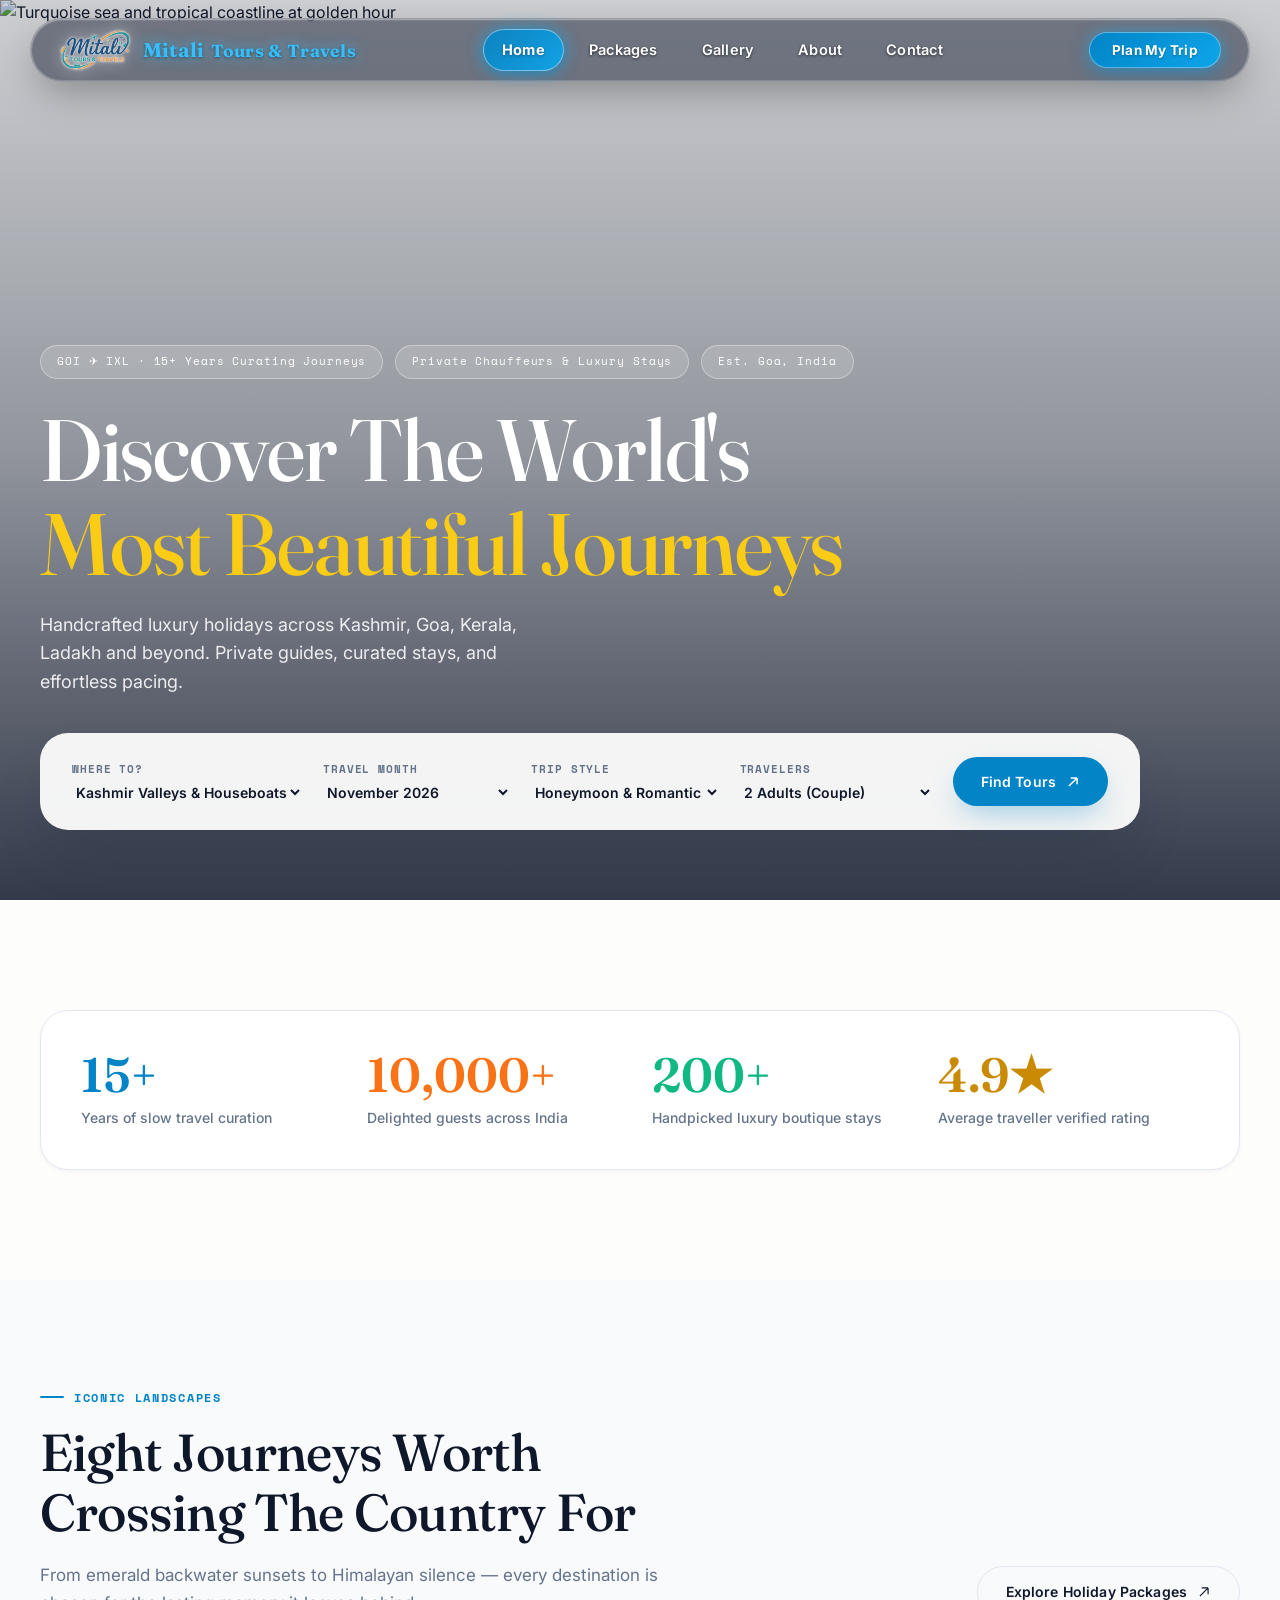
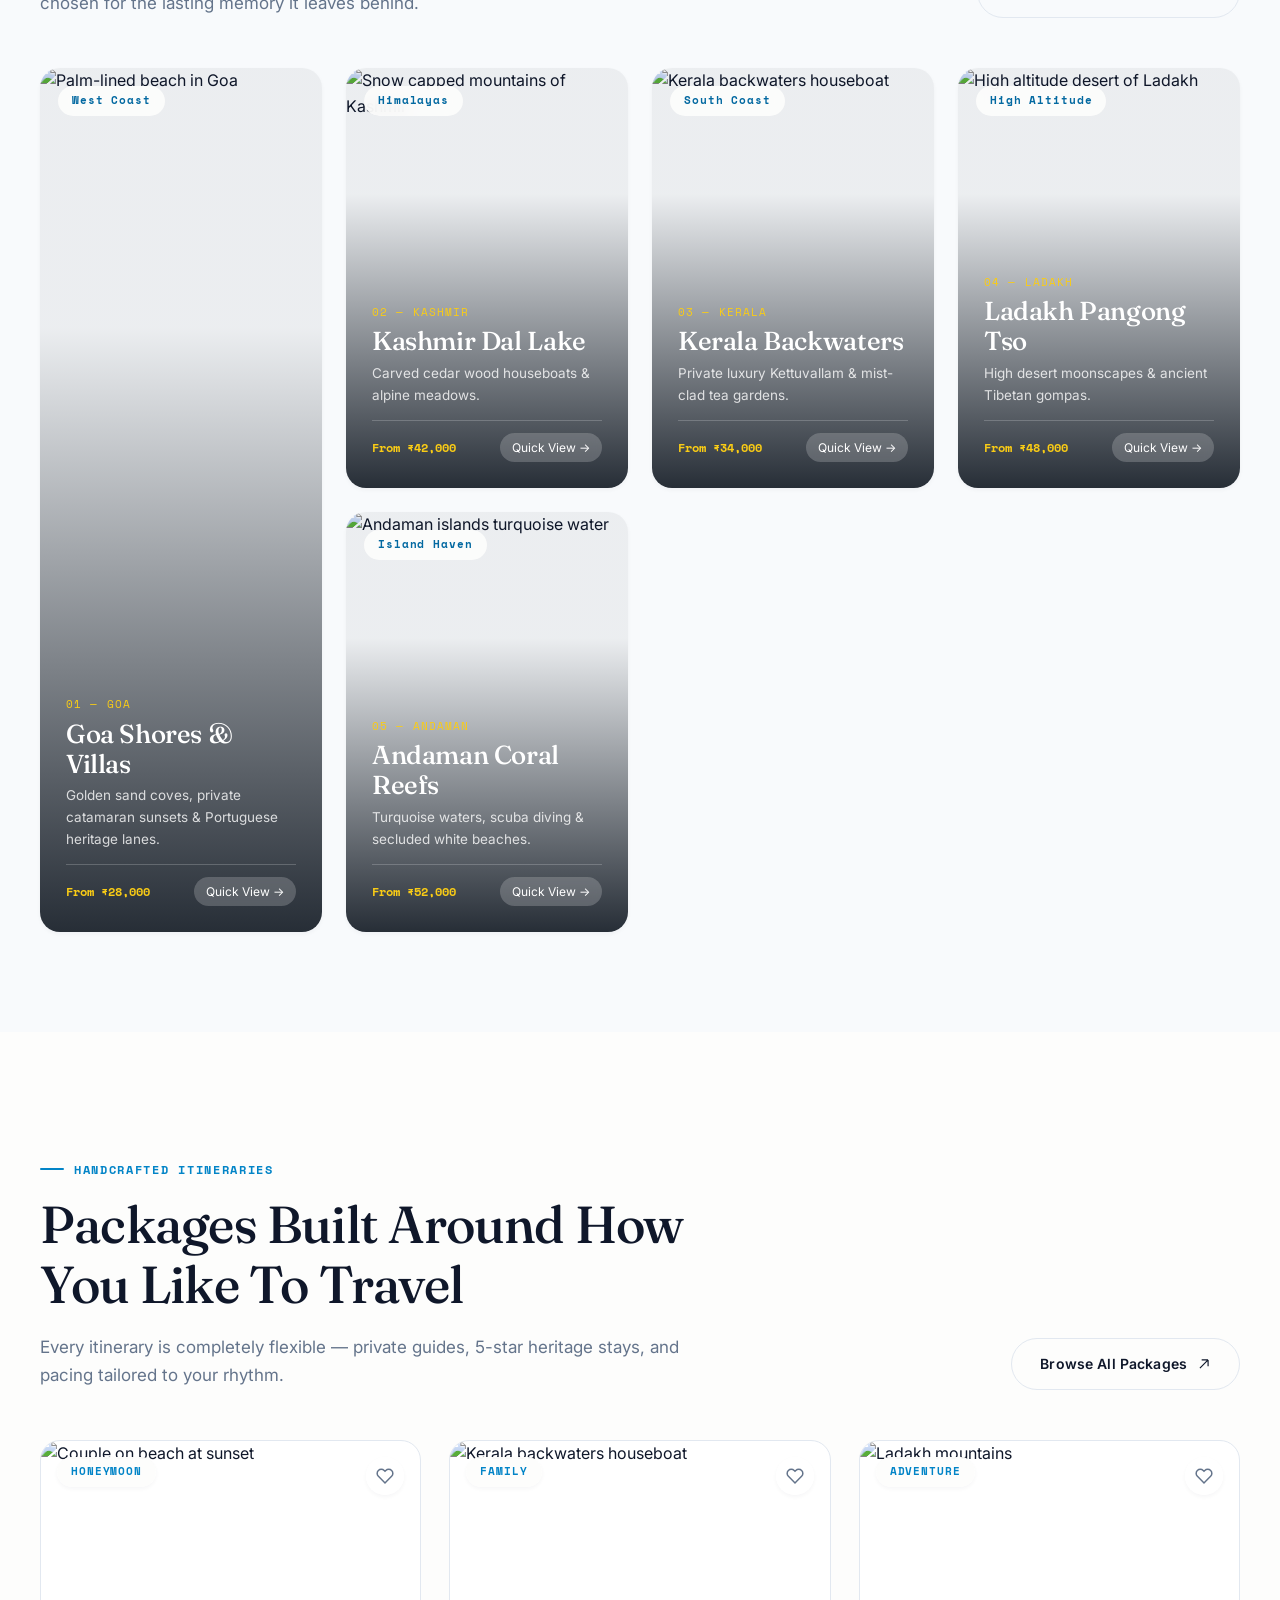
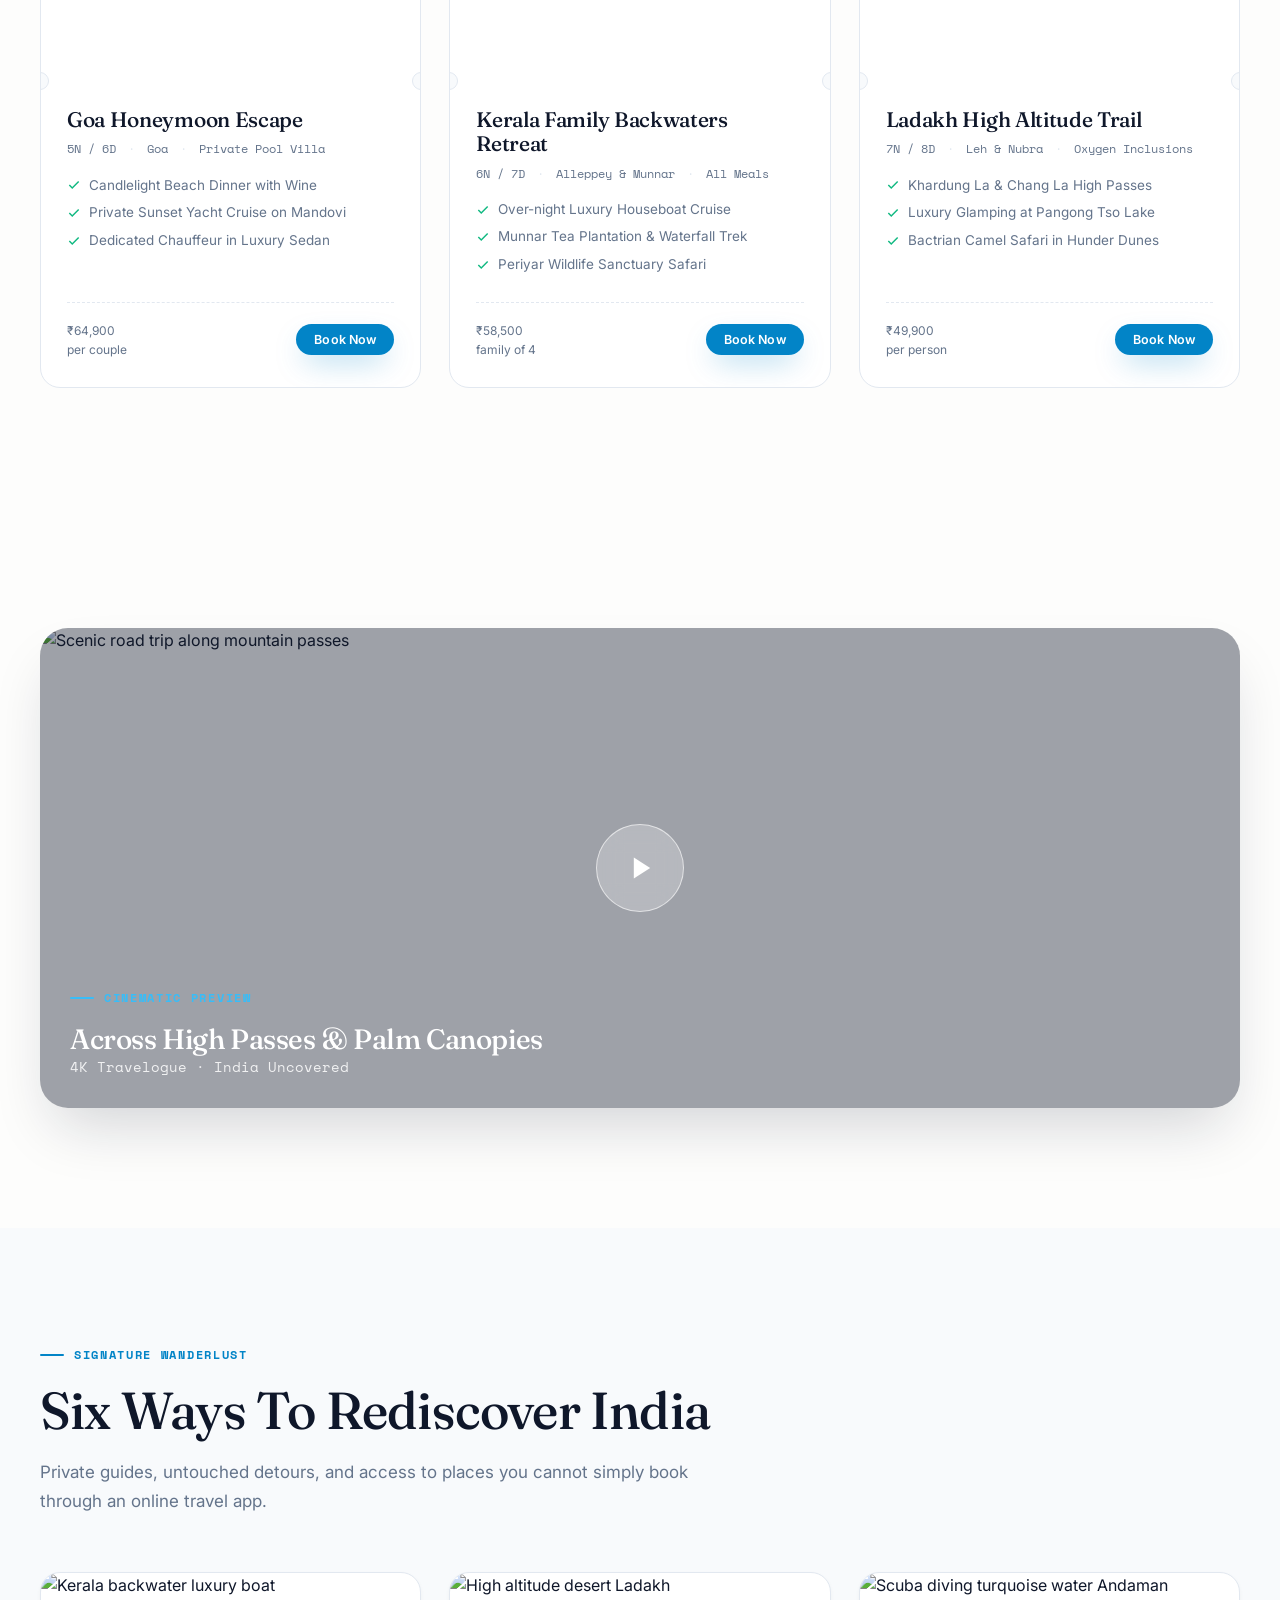
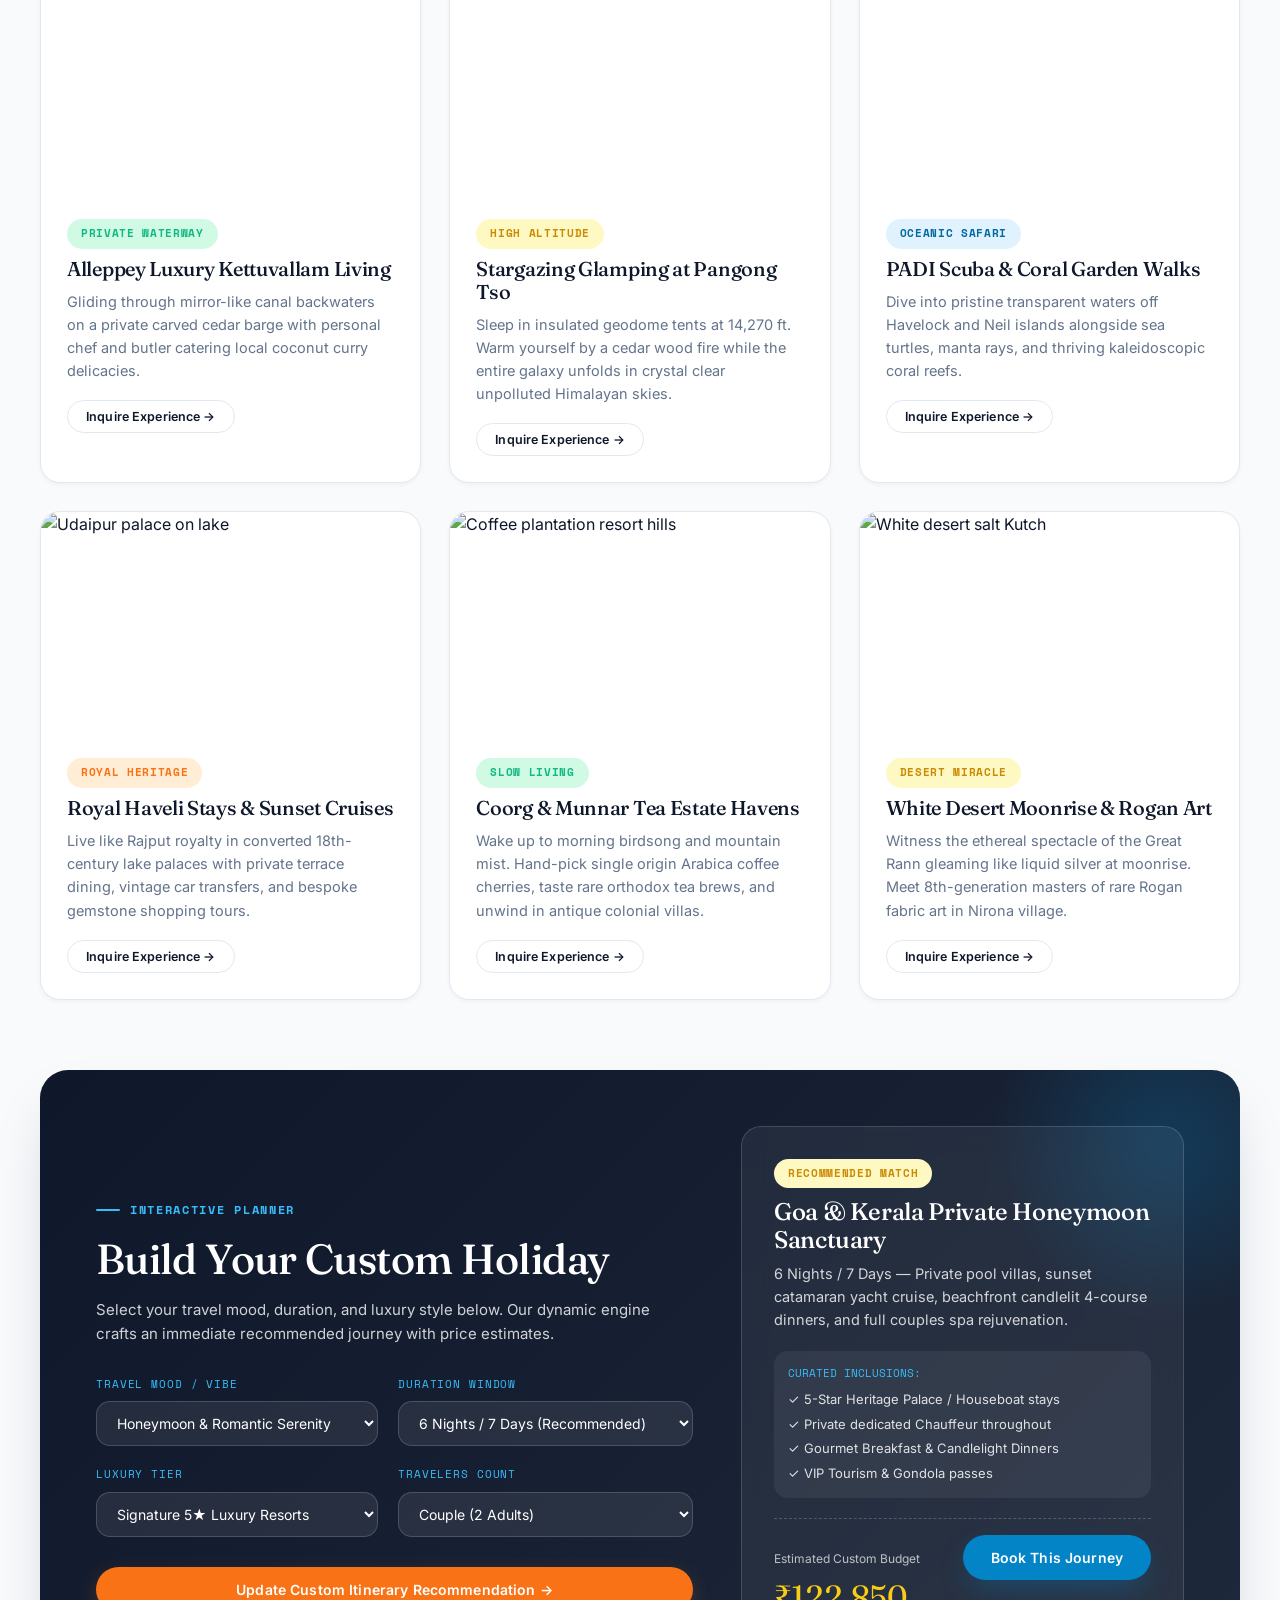
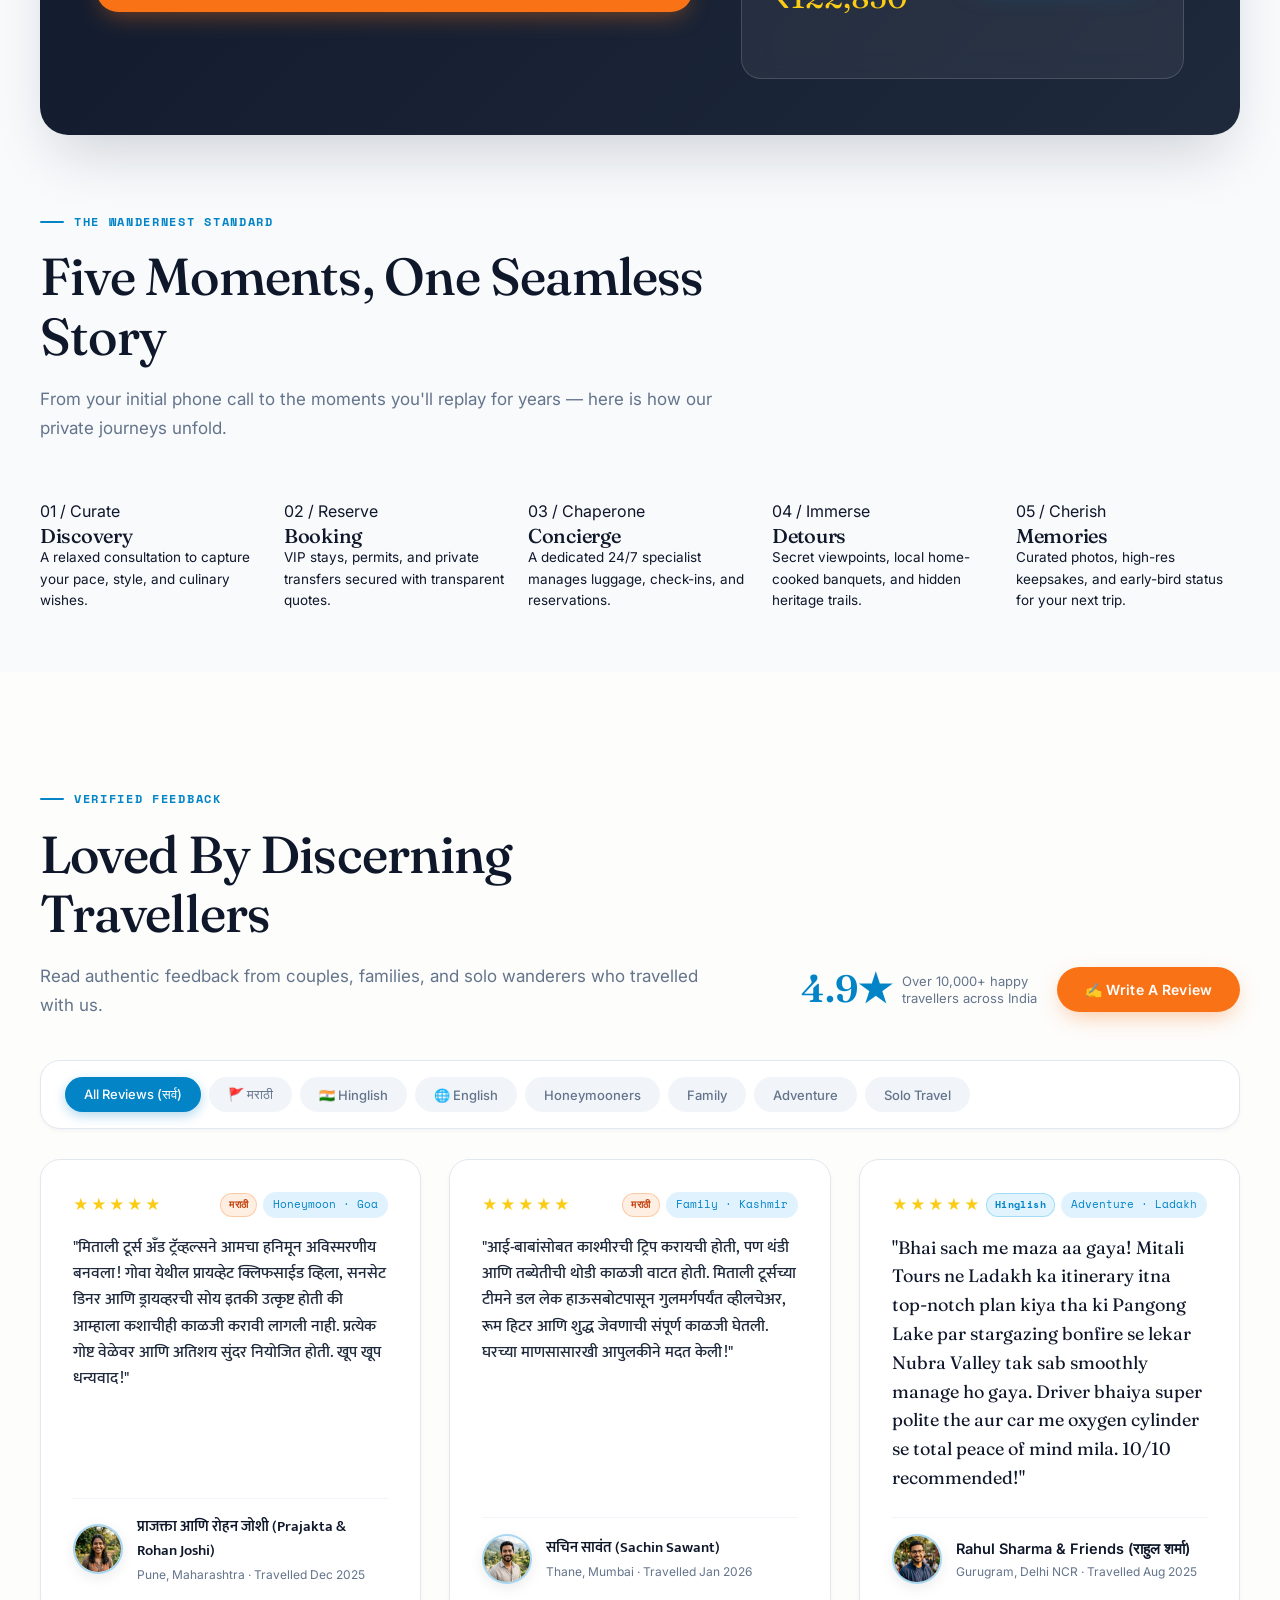
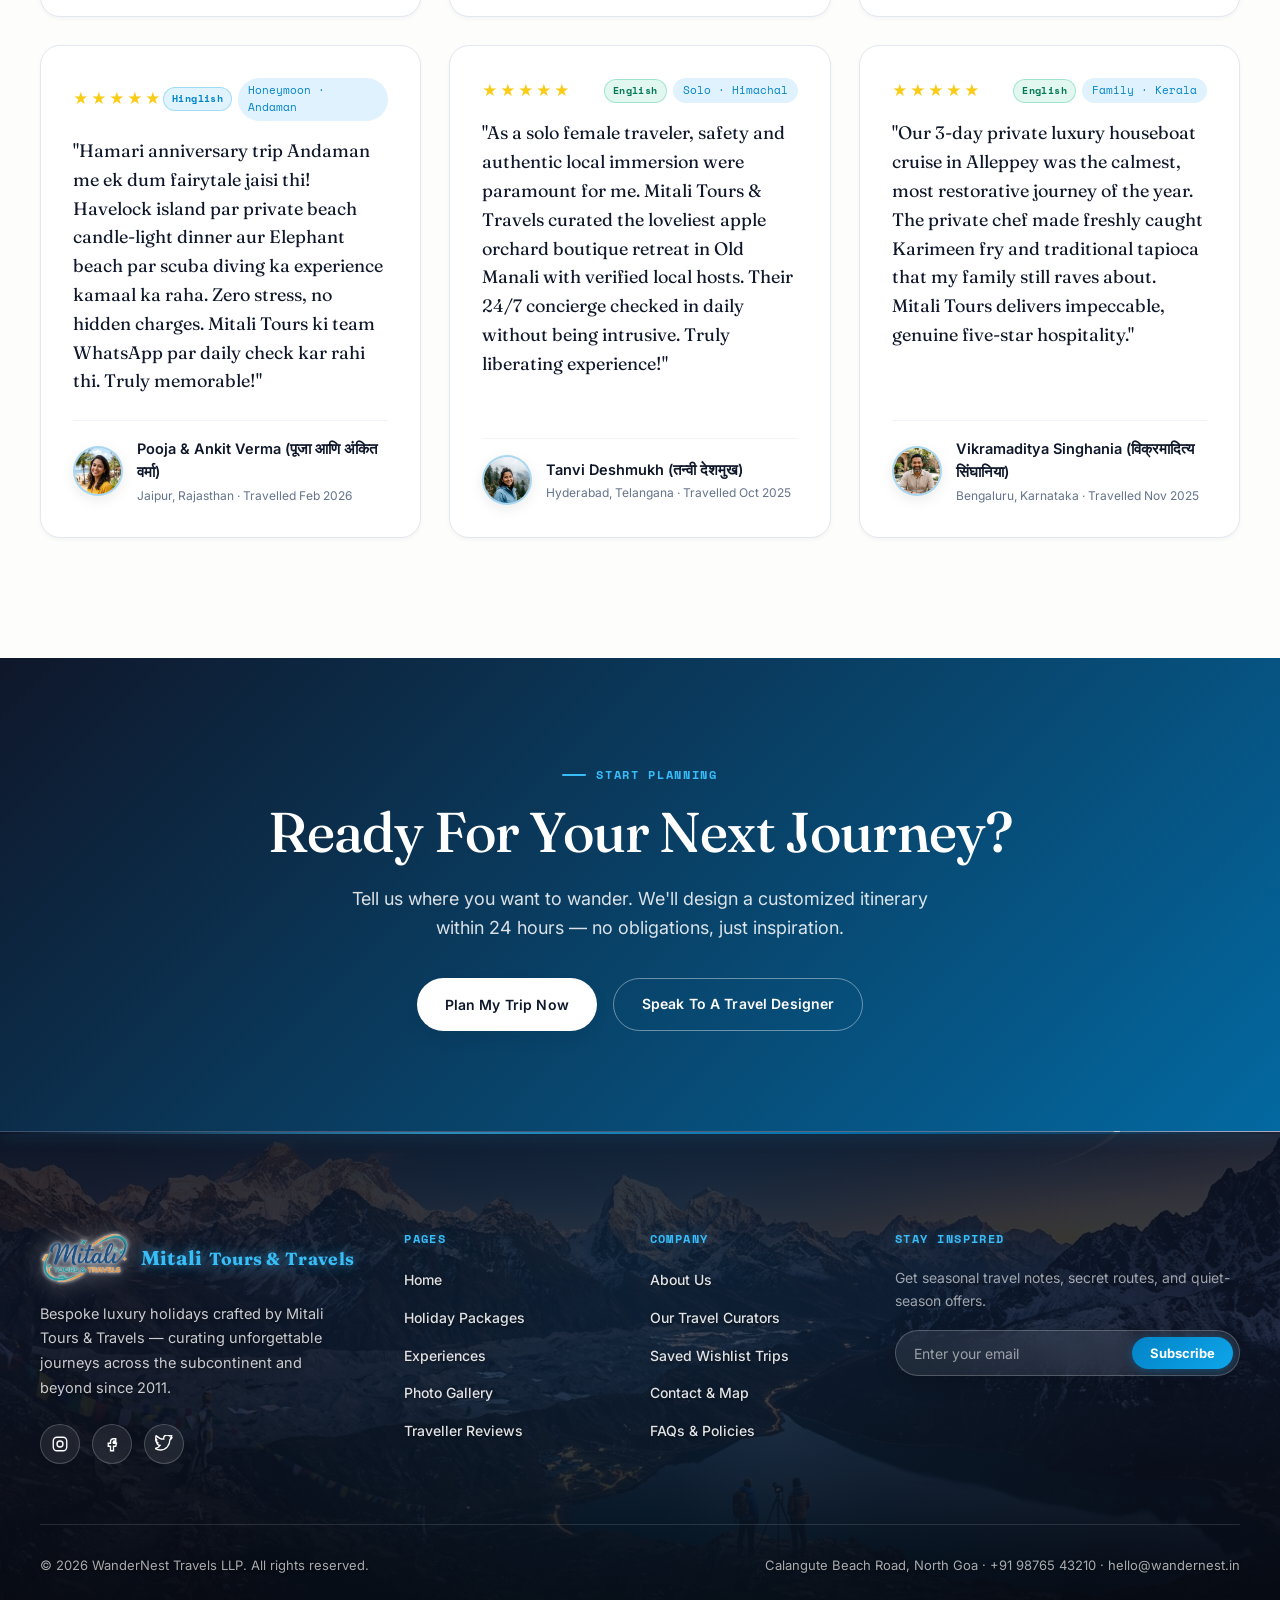
==== index.html @ bac95a90 "Initial commit: Complete Mitali Tours & Travels luxury website" ====
<!DOCTYPE html>
<html lang="en">
<head>
  <meta charset="UTF-8">
  <meta name="viewport" content="width=device-width, initial-scale=1.0, viewport-fit=cover">
  <title>WanderNest Travels | Luxury Holidays Across India &amp; Beyond</title>
  <meta name="description" content="WanderNest Travels crafts bespoke luxury holidays across Goa, Kashmir, Kerala, Ladakh and beyond. Handcrafted itineraries, private journeys, unforgettable memories.">
  <meta name="keywords" content="luxury travel agency India, Goa travel agency, honeymoon packages India, Kashmir tour packages, Kerala backwaters, Ladakh trips, luxury holidays India">
  <meta name="author" content="WanderNest Travels">
  <link rel="canonical" href="http://localhost:3000/">

  <!-- Open Graph -->
  <meta property="og:type" content="website">
  <meta property="og:title" content="WanderNest Travels | Luxury Holidays Across India &amp; Beyond">
  <meta property="og:description" content="Luxury holidays crafted for unforgettable experiences across India and beyond.">
  <meta property="og:image" content="https://images.unsplash.com/photo-1507525428034-b723cf961d3e?auto=format&fit=crop&w=1200&q=80">

  <!-- Favicon -->
  <link rel="icon" href="data:image/svg+xml,%3Csvg xmlns='http://www.w3.org/2000/svg' viewBox='0 0 100 100'%3E%3Ccircle cx='50' cy='50' r='46' fill='%230284C7'/%3E%3Cpath d='M20 55 L48 40 L80 50 L48 60 Z' fill='%23FDFDFC'/%3E%3C/svg%3E">

  <!-- Google Fonts -->
  <link rel="preconnect" href="https://fonts.googleapis.com">
  <link rel="preconnect" href="https://fonts.gstatic.com" crossorigin>
  <link href="https://fonts.googleapis.com/css2?family=Fraunces:ital,opsz,wght@0,9..144,300;0,9..144,400;0,9..144,500;0,9..144,600;1,9..144,400&family=Inter:wght@300;400;500;600;700&family=Mukta:wght@400;500;600;700&family=Space+Mono:wght@400;700&display=swap" rel="stylesheet">

  <link rel="stylesheet" href="css/style.css">

  <style>
    /* Hero animations & specific elements */
    .hero {
      min-height: 100vh;
      display: flex;
      align-items: flex-end;
      position: relative;
      overflow: hidden;
      padding-top: 130px;
      padding-bottom: 70px;
    }
    .hero-bg {
      position: absolute;
      inset: 0;
      z-index: 0;
    }
    .hero-bg img {
      width: 100%;
      height: 100%;
      object-fit: cover;
      transform: scale(1.1);
      animation: heroZoom 16s var(--ease-soft) forwards;
    }
    @keyframes heroZoom { to { transform: scale(1); } }
    .hero-bg::after {
      content: '';
      position: absolute;
      inset: 0;
      background: linear-gradient(180deg, rgba(15,23,42,0.2) 0%, rgba(15,23,42,0.45) 50%, rgba(15,23,42,0.85) 100%);
    }
    .hero-cloud {
      position: absolute;
      opacity: 0.6;
      pointer-events: none;
    }
    .hero-content {
      position: relative;
      z-index: 3;
      width: 100%;
    }
    .hero-badges {
      display: flex;
      gap: 12px;
      margin-bottom: 24px;
      flex-wrap: wrap;
    }
    .hero-badge {
      font-family: var(--mono);
      font-size: 11px;
      letter-spacing: 0.08em;
      color: #fff;
      background: rgba(255,255,255,0.15);
      border: 1px solid rgba(255,255,255,0.35);
      backdrop-filter: blur(8px);
      padding: 7px 16px;
      border-radius: var(--radius-full);
    }
    .hero-title {
      font-size: clamp(40px, 6.8vw, 96px);
      color: #FFFFFF;
      max-width: 960px;
      line-height: 1.08;
      margin-bottom: 20px;
    }
    .hero-title span.highlight {
      color: var(--gold);
    }
    .hero-sub {
      color: rgba(255, 255, 255, 0.88);
      font-size: 18px;
      max-width: 520px;
      line-height: 1.6;
      margin-bottom: 36px;
    }

    /* Quick Search Bar in Hero */
    .hero-search-card {
      background: rgba(253, 253, 252, 0.95);
      backdrop-filter: blur(16px);
      border-radius: var(--radius-xl);
      padding: 24px 32px;
      box-shadow: var(--shadow-xl);
      display: grid;
      grid-template-columns: repeat(4, 1fr) auto;
      gap: 20px;
      align-items: center;
      max-width: 1100px;
      margin-top: 20px;
    }
    .search-field {
      display: flex;
      flex-direction: column;
      gap: 4px;
    }
    .search-field label {
      font-family: var(--mono);
      font-size: 11px;
      letter-spacing: 0.08em;
      text-transform: uppercase;
      color: var(--text-soft);
      font-weight: 700;
    }
    .search-field select, .search-field input {
      border: none;
      background: transparent;
      font-size: 14px;
      font-weight: 600;
      color: var(--text);
      outline: none;
      cursor: pointer;
    }
    @media (max-width: 992px) {
      .hero-search-card {
        grid-template-columns: 1fr 1fr;
        padding: 20px;
      }
      .hero-search-card .btn {
        grid-column: span 2;
      }
    }
    @media (max-width: 600px) {
      .hero-search-card {
        grid-template-columns: 1fr;
      }
      .hero-search-card .btn {
        grid-column: span 1;
      }
    }

    /* Stats Section */
    .why-section {
      padding: 110px 0;
      background: var(--bg);
    }
    .stats-strip {
      display: grid;
      grid-template-columns: repeat(4, 1fr);
      gap: 24px;
      background: var(--card);
      border: 1px solid var(--border);
      border-radius: var(--radius-xl);
      padding: 40px;
      box-shadow: var(--shadow-sm);
    }
    .stat-box {
      text-align: left;
    }
    .stat-num {
      font-family: var(--display);
      font-size: 48px;
      font-weight: 600;
      line-height: 1;
      margin-bottom: 8px;
      color: var(--ocean);
    }
    .stat-label {
      font-size: 14px;
      color: var(--text-soft);
      font-weight: 500;
    }
    @media (max-width: 768px) {
      .stats-strip {
        grid-template-columns: repeat(2, 1fr);
        padding: 28px 20px;
      }
    }

    /* Video Banner */
    .video-banner-box {
      position: relative;
      height: 480px;
      border-radius: var(--radius-xl);
      overflow: hidden;
      margin: 80px 0;
      box-shadow: var(--shadow-xl);
    }
    .video-banner-box img {
      width: 100%;
      height: 100%;
      object-fit: cover;
    }
    .video-banner-box::after {
      content: '';
      position: absolute;
      inset: 0;
      background: rgba(15, 23, 42, 0.4);
    }
    .play-video-btn {
      position: absolute;
      top: 50%;
      left: 50%;
      transform: translate(-50%, -50%);
      width: 88px;
      height: 88px;
      border-radius: 50%;
      background: rgba(255, 255, 255, 0.25);
      border: 1px solid rgba(255, 255, 255, 0.6);
      backdrop-filter: blur(12px);
      display: flex;
      align-items: center;
      justify-content: center;
      z-index: 2;
      transition: transform 0.4s var(--ease), background 0.4s var(--ease);
      cursor: pointer;
    }
    .play-video-btn:hover {
      transform: translate(-50%, -50%) scale(1.12);
      background: rgba(255, 255, 255, 0.4);
    }
    .play-video-btn svg {
      width: 28px;
      height: 28px;
      fill: #FFFFFF;
      margin-left: 4px;
    }
  </style>

  <!-- Preloader Navigation Controller: Only runs on first session visit or reload -->
  <script>
    (function () {
      try {
        var isReload = false;
        if (window.performance) {
          var navEntries = performance.getEntriesByType && performance.getEntriesByType('navigation');
          if (navEntries && navEntries.length > 0) {
            isReload = (navEntries[0].type === 'reload');
          } else if (performance.navigation) {
            isReload = (performance.navigation.type === 1);
          }
        }
        var hasVisited = sessionStorage.getItem('mitali_visited');
        if (!isReload && hasVisited) {
          document.documentElement.classList.add('skip-preloader');
        }
      } catch (e) {}
    })();
  </script>
</head>
<body>

  <!-- ==================== LUXURY LOGO PRELOADER ==================== -->
  <div id="sitePreloader" aria-hidden="true">
    <div class="preloader-bg-ambient"></div>
    <div class="preloader-content">
      <div class="preloader-visual">
        <div class="preloader-pulse-ring"></div>
        <div class="preloader-orbit">
          <div class="preloader-orbit-plane">
            <svg viewBox="0 0 24 24">
              <path d="M21 16v-2l-8-5V3.5c0-.83-.67-1.5-1.5-1.5S10 2.67 10 3.5V9l-8 5v2l8-2.5V19l-2 1.5V22l3.5-1 3.5 1v-1.5L13 19v-5.5l8 2.5z"/>
            </svg>
          </div>
        </div>
        <div class="preloader-medallion">
          <img src="images/mitali-logo.png" alt="Mitali Tours &amp; Travels Logo" class="preloader-logo-img">
        </div>
      </div>
      <div class="preloader-brand-title">
        <span class="preloader-name-main">Mitali</span>
        <span class="preloader-name-sub">Tours &amp; Travels</span>
      </div>
      <p class="preloader-tagline">Crafting your bespoke journey...</p>
      <div class="preloader-progress-wrap">
        <div class="preloader-progress-track">
          <div class="preloader-bar-fill"></div>
        </div>
        <div class="preloader-meta">
          <span>INITIALIZING</span>
          <span class="preloader-counter">0%</span>
        </div>
      </div>
    </div>
  </div>

  <!-- ================= NAVBAR ================= -->
  <header id="siteHeader">
    <div class="container">
      <a href="index.html" class="logo" aria-label="Mitali Tours and Travels Home">
        <img src="images/mitali-logo.png" alt="Mitali Tours & Travels Logo" class="site-logo-img">
        <span class="logo-text">Mitali <span>Tours &amp; Travels</span></span>
      </a>

      <nav class="links">
        <a href="index.html" class="active">Home</a>
        <a href="packages.html">Packages</a>
        <a href="gallery.html">Gallery</a>
        <a href="about.html">About</a>
        <a href="contact.html">Contact</a>
      </nav>

      <div class="nav-cta">
        <button class="btn btn-primary open-booking-modal">Plan My Trip</button>

        <button class="burger" id="burgerBtn" aria-label="Toggle navigation menu">
          <span></span><span></span><span></span>
        </button>
      </div>
    </div>
  </header>

  <!-- Mobile Drawer Menu -->
  <div class="mobile-menu" id="mobileMenu">
    <a href="index.html" class="active">Home</a>
    <a href="packages.html">Packages</a>
    <a href="gallery.html">Gallery</a>
    <a href="about.html">About</a>
    <a href="contact.html">Contact</a>
    <a href="wishlist.html">Saved Wishlist ❤️</a>
    <div class="mobile-actions">
      <button class="btn btn-primary open-booking-modal" style="width: 100%;">Plan My Trip</button>
    </div>
  </div>

  <!-- ================= HERO ================= -->
  <section class="hero" id="home">
    <div class="hero-bg">
      <img src="https://images.unsplash.com/photo-1507525428034-b723cf961d3e?auto=format&fit=crop&w=1920&q=80" alt="Turquoise sea and tropical coastline at golden hour">
    </div>

    <div class="container hero-content">
      <div class="hero-badges">
        <span class="hero-badge">GOI ✈ IXL · 15+ Years Curating Journeys</span>
        <span class="hero-badge">Private Chauffeurs &amp; Luxury Stays</span>
        <span class="hero-badge">Est. Goa, India</span>
      </div>

      <h1 class="hero-title">
        Discover The World's <br>
        <span class="highlight">Most Beautiful Journeys</span>
      </h1>

      <p class="hero-sub">
        Handcrafted luxury holidays across Kashmir, Goa, Kerala, Ladakh and beyond. Private guides, curated stays, and effortless pacing.
      </p>

      <!-- Interactive Quick Search / Book Bar -->
      <div class="hero-search-card">
        <div class="search-field">
          <label for="homeDestSelect">Where To?</label>
          <select id="homeDestSelect">
            <option value="goa">Goa Beaches &amp; Latin Quarter</option>
            <option value="kashmir" selected>Kashmir Valleys &amp; Houseboats</option>
            <option value="kerala">Kerala Backwaters &amp; Munnar</option>
            <option value="ladakh">Ladakh High Altitude Desert</option>
            <option value="andaman">Andaman Coral Islands</option>
            <option value="jaipur">Jaipur Royal Heritage</option>
          </select>
        </div>

        <div class="search-field">
          <label for="homeMonthSelect">Travel Month</label>
          <select id="homeMonthSelect">
            <option>November 2026</option>
            <option>December 2026</option>
            <option>January 2027</option>
            <option>February 2027</option>
            <option>March 2027</option>
          </select>
        </div>

        <div class="search-field">
          <label for="homeStyleSelect">Trip Style</label>
          <select id="homeStyleSelect">
            <option>Honeymoon &amp; Romantic</option>
            <option>Family Holiday</option>
            <option>Adventure &amp; Trekking</option>
            <option>Solo Backpacking</option>
            <option>Luxury Wellness</option>
          </select>
        </div>

        <div class="search-field">
          <label for="homeGuestsSelect">Travelers</label>
          <select id="homeGuestsSelect">
            <option>2 Adults (Couple)</option>
            <option>4 Adults (Family / Group)</option>
            <option>1 Adult (Solo)</option>
            <option>6+ (Private Group)</option>
          </select>
        </div>

        <button class="btn btn-primary" id="homeSearchBtn" style="padding: 16px 28px;">
          Find Tours
          <svg class="arrow-icon" width="14" height="14" viewBox="0 0 24 24" fill="none" stroke="#fff" stroke-width="2.5"><path d="M5 19L19 5M19 5H8M19 5V16"/></svg>
        </button>
      </div>
    </div>
  </section>

  <!-- ================= TRUST STATS ================= -->
  <section class="why-section">
    <div class="container">
      <div class="stats-strip reveal">
        <div class="stat-box">
          <div class="stat-num">15+</div>
          <div class="stat-label">Years of slow travel curation</div>
        </div>
        <div class="stat-box">
          <div class="stat-num" style="color: var(--sunset);">10,000+</div>
          <div class="stat-label">Delighted guests across India</div>
        </div>
        <div class="stat-box">
          <div class="stat-num" style="color: var(--mint);">200+</div>
          <div class="stat-label">Handpicked luxury boutique stays</div>
        </div>
        <div class="stat-box">
          <div class="stat-num" style="color: var(--gold-dark);">4.9★</div>
          <div class="stat-label">Average traveller verified rating</div>
        </div>
      </div>
    </div>
  </section>

  <!-- ================= FEATURED DESTINATIONS ================= -->
  <section style="padding: 100px 0; background: var(--bg-section);">
    <div class="container">
      <div style="display: flex; align-items: flex-end; justify-content: space-between; margin-bottom: 50px; flex-wrap: wrap; gap: 20px;">
        <div class="section-head reveal" style="margin-bottom: 0;">
          <div class="eyebrow">Iconic Landscapes</div>
          <h2>Eight Journeys Worth Crossing The Country For</h2>
          <p>From emerald backwater sunsets to Himalayan silence — every destination is chosen for the lasting memory it leaves behind.</p>
        </div>
        <a href="packages.html" class="btn btn-ghost">
          Explore Holiday Packages
          <svg class="arrow-icon" width="14" height="14" viewBox="0 0 24 24" fill="none" stroke="currentColor" stroke-width="2"><path d="M5 19L19 5M19 5H8M19 5V16"/></svg>
        </a>
      </div>

      <div class="dest-grid">
        <!-- Goa -->
        <div class="dest-card featured-tall reveal" data-dest-modal="goa">
          <img src="https://images.unsplash.com/photo-1512343879784-a960bf40e7f2?auto=format&fit=crop&w=900&q=80" alt="Palm-lined beach in Goa">
          <span class="dest-badge-top">West Coast</span>
          <div class="dest-info">
            <span class="dest-num">01 — GOA</span>
            <h3>Goa Shores &amp; Villas</h3>
            <p>Golden sand coves, private catamaran sunsets &amp; Portuguese heritage lanes.</p>
            <div class="dest-meta-row">
              <span class="dest-price">From <span data-inr-price="28000">₹28,000</span></span>
              <span class="dest-view-btn">Quick View &rarr;</span>
            </div>
          </div>
        </div>

        <!-- Kashmir -->
        <div class="dest-card reveal" data-dest-modal="kashmir">
          <img src="https://www.worldatlas.com/upload/70/33/ab/shutterstock-115227475.jpg" alt="Snow capped mountains of Kashmir">
          <span class="dest-badge-top">Himalayas</span>
          <div class="dest-info">
            <span class="dest-num">02 — KASHMIR</span>
            <h3>Kashmir Dal Lake</h3>
            <p>Carved cedar wood houseboats &amp; alpine meadows.</p>
            <div class="dest-meta-row">
              <span class="dest-price">From <span data-inr-price="42000">₹42,000</span></span>
              <span class="dest-view-btn">Quick View &rarr;</span>
            </div>
          </div>
        </div>

        <!-- Kerala -->
        <div class="dest-card reveal" data-dest-modal="kerala">
          <img src="https://images.unsplash.com/photo-1548013146-72479768bada?auto=format&fit=crop&w=700&q=80" alt="Kerala backwaters houseboat">
          <span class="dest-badge-top">South Coast</span>
          <div class="dest-info">
            <span class="dest-num">03 — KERALA</span>
            <h3>Kerala Backwaters</h3>
            <p>Private luxury Kettuvallam &amp; mist-clad tea gardens.</p>
            <div class="dest-meta-row">
              <span class="dest-price">From <span data-inr-price="34000">₹34,000</span></span>
              <span class="dest-view-btn">Quick View &rarr;</span>
            </div>
          </div>
        </div>

        <!-- Ladakh -->
        <div class="dest-card reveal" data-dest-modal="ladakh">
          <img src="https://images.unsplash.com/photo-1506905925346-21bda4d32df4?auto=format&fit=crop&w=700&q=80" alt="High altitude desert of Ladakh">
          <span class="dest-badge-top">High Altitude</span>
          <div class="dest-info">
            <span class="dest-num">04 — LADAKH</span>
            <h3>Ladakh Pangong Tso</h3>
            <p>High desert moonscapes &amp; ancient Tibetan gompas.</p>
            <div class="dest-meta-row">
              <span class="dest-price">From <span data-inr-price="48000">₹48,000</span></span>
              <span class="dest-view-btn">Quick View &rarr;</span>
            </div>
          </div>
        </div>

        <!-- Andaman -->
        <div class="dest-card reveal" data-dest-modal="andaman">
          <img src="https://images.unsplash.com/photo-1483683804023-6ccdb62f86ef?auto=format&fit=crop&w=700&q=80" alt="Andaman islands turquoise water">
          <span class="dest-badge-top">Island Haven</span>
          <div class="dest-info">
            <span class="dest-num">05 — ANDAMAN</span>
            <h3>Andaman Coral Reefs</h3>
            <p>Turquoise waters, scuba diving &amp; secluded white beaches.</p>
            <div class="dest-meta-row">
              <span class="dest-price">From <span data-inr-price="52000">₹52,000</span></span>
              <span class="dest-view-btn">Quick View &rarr;</span>
            </div>
          </div>
        </div>
      </div>
    </div>
  </section>

  <!-- ================= POPULAR CURATED PACKAGES ================= -->
  <section style="padding: 120px 0; background: var(--bg);">
    <div class="container">
      <div style="display: flex; align-items: flex-end; justify-content: space-between; margin-bottom: 50px; flex-wrap: wrap; gap: 20px;">
        <div class="section-head reveal" style="margin-bottom: 0;">
          <div class="eyebrow">Handcrafted Itineraries</div>
          <h2>Packages Built Around How You Like To Travel</h2>
          <p>Every itinerary is completely flexible — private guides, 5-star heritage stays, and pacing tailored to your rhythm.</p>
        </div>
        <a href="packages.html" class="btn btn-ghost">
          Browse All Packages
          <svg class="arrow-icon" width="14" height="14" viewBox="0 0 24 24" fill="none" stroke="currentColor" stroke-width="2"><path d="M5 19L19 5M19 5H8M19 5V16"/></svg>
        </a>
      </div>

      <div class="pkg-grid">
        <!-- Package 1: Goa -->
        <div class="pkg-card reveal">
          <div class="pkg-img">
            <img src="https://images.unsplash.com/photo-1544735716-392fe2489ffa?auto=format&fit=crop&w=700&q=80" alt="Couple on beach at sunset">
            <span class="pkg-tag">Honeymoon</span>
            <button class="pkg-heart-btn" data-id="pkg-goa-honeymoon" title="Save to wishlist">
              <svg viewBox="0 0 24 24" stroke-width="2"><path d="M20.84 4.61a5.5 5.5 0 0 0-7.78 0L12 5.67l-1.06-1.06a5.5 5.5 0 0 0-7.78 7.78l1.06 1.06L12 21.23l7.78-7.78 1.06-1.06a5.5 5.5 0 0 0 0-7.78z"/></svg>
            </button>
          </div>
          <div class="pkg-body">
            <h3>Goa Honeymoon Escape</h3>
            <div class="pkg-meta">
              <span>5N / 6D</span>
              <span class="dot">·</span>
              <span>Goa</span>
              <span class="dot">·</span>
              <span>Private Pool Villa</span>
            </div>
            <ul class="pkg-highlights">
              <li><svg viewBox="0 0 24 24" fill="none" stroke-width="2.5"><polyline points="20 6 9 17 4 12"/></svg> Candlelight Beach Dinner with Wine</li>
              <li><svg viewBox="0 0 24 24" fill="none" stroke-width="2.5"><polyline points="20 6 9 17 4 12"/></svg> Private Sunset Yacht Cruise on Mandovi</li>
              <li><svg viewBox="0 0 24 24" fill="none" stroke-width="2.5"><polyline points="20 6 9 17 4 12"/></svg> Dedicated Chauffeur in Luxury Sedan</li>
            </ul>
            <div class="pkg-foot">
              <div class="pkg-price">
                <span data-inr-price="64900">₹64,900</span>
                <span>per couple</span>
              </div>
              <div class="pkg-actions">
                <button class="btn btn-primary btn-sm open-booking-modal" data-package-id="goa-honeymoon" data-package-title="Goa Honeymoon Escape">Book Now</button>
              </div>
            </div>
          </div>
        </div>

        <!-- Package 2: Kerala -->
        <div class="pkg-card reveal">
          <div class="pkg-img">
            <img src="https://images.unsplash.com/photo-1602216056096-3b40cc0c9944?auto=format&fit=crop&w=700&q=80" alt="Kerala backwaters houseboat">
            <span class="pkg-tag">Family</span>
            <button class="pkg-heart-btn" data-id="pkg-kerala-family" title="Save to wishlist">
              <svg viewBox="0 0 24 24" stroke-width="2"><path d="M20.84 4.61a5.5 5.5 0 0 0-7.78 0L12 5.67l-1.06-1.06a5.5 5.5 0 0 0-7.78 7.78l1.06 1.06L12 21.23l7.78-7.78 1.06-1.06a5.5 5.5 0 0 0 0-7.78z"/></svg>
            </button>
          </div>
          <div class="pkg-body">
            <h3>Kerala Family Backwaters Retreat</h3>
            <div class="pkg-meta">
              <span>6N / 7D</span>
              <span class="dot">·</span>
              <span>Alleppey &amp; Munnar</span>
              <span class="dot">·</span>
              <span>All Meals</span>
            </div>
            <ul class="pkg-highlights">
              <li><svg viewBox="0 0 24 24" fill="none" stroke-width="2.5"><polyline points="20 6 9 17 4 12"/></svg> Over-night Luxury Houseboat Cruise</li>
              <li><svg viewBox="0 0 24 24" fill="none" stroke-width="2.5"><polyline points="20 6 9 17 4 12"/></svg> Munnar Tea Plantation &amp; Waterfall Trek</li>
              <li><svg viewBox="0 0 24 24" fill="none" stroke-width="2.5"><polyline points="20 6 9 17 4 12"/></svg> Periyar Wildlife Sanctuary Safari</li>
            </ul>
            <div class="pkg-foot">
              <div class="pkg-price">
                <span data-inr-price="58500">₹58,500</span>
                <span>family of 4</span>
              </div>
              <div class="pkg-actions">
                <button class="btn btn-primary btn-sm open-booking-modal" data-package-id="kerala-family" data-package-title="Kerala Family Retreat">Book Now</button>
              </div>
            </div>
          </div>
        </div>

        <!-- Package 3: Ladakh -->
        <div class="pkg-card reveal">
          <div class="pkg-img">
            <img src="https://images.unsplash.com/photo-1500835556837-99ac94a94552?auto=format&fit=crop&w=700&q=80" alt="Ladakh mountains">
            <span class="pkg-tag">Adventure</span>
            <button class="pkg-heart-btn" data-id="pkg-ladakh-adventure" title="Save to wishlist">
              <svg viewBox="0 0 24 24" stroke-width="2"><path d="M20.84 4.61a5.5 5.5 0 0 0-7.78 0L12 5.67l-1.06-1.06a5.5 5.5 0 0 0-7.78 7.78l1.06 1.06L12 21.23l7.78-7.78 1.06-1.06a5.5 5.5 0 0 0 0-7.78z"/></svg>
            </button>
          </div>
          <div class="pkg-body">
            <h3>Ladakh High Altitude Trail</h3>
            <div class="pkg-meta">
              <span>7N / 8D</span>
              <span class="dot">·</span>
              <span>Leh &amp; Nubra</span>
              <span class="dot">·</span>
              <span>Oxygen Inclusions</span>
            </div>
            <ul class="pkg-highlights">
              <li><svg viewBox="0 0 24 24" fill="none" stroke-width="2.5"><polyline points="20 6 9 17 4 12"/></svg> Khardung La &amp; Chang La High Passes</li>
              <li><svg viewBox="0 0 24 24" fill="none" stroke-width="2.5"><polyline points="20 6 9 17 4 12"/></svg> Luxury Glamping at Pangong Tso Lake</li>
              <li><svg viewBox="0 0 24 24" fill="none" stroke-width="2.5"><polyline points="20 6 9 17 4 12"/></svg> Bactrian Camel Safari in Hunder Dunes</li>
            </ul>
            <div class="pkg-foot">
              <div class="pkg-price">
                <span data-inr-price="49900">₹49,900</span>
                <span>per person</span>
              </div>
              <div class="pkg-actions">
                <button class="btn btn-primary btn-sm open-booking-modal" data-package-id="ladakh-adventure" data-package-title="Ladakh Adventure Trail">Book Now</button>
              </div>
            </div>
          </div>
        </div>
      </div>
    </div>
  </section>

  <!-- ================= VIDEO SHOWCASE ================= -->
  <section style="padding: 40px 0; background: var(--bg);">
    <div class="container">
      <div class="video-banner-box reveal">
        <img src="https://images.unsplash.com/photo-1469854523086-cc02fe5d8800?auto=format&fit=crop&w=1600&q=80" alt="Scenic road trip along mountain passes">
        <div class="play-video-btn" onclick="alert('Playing WanderNest 4K Cinematic Journey Showcase...')" title="Play Cinematic Video">
          <svg viewBox="0 0 24 24"><polygon points="5 3 19 12 5 21 5 3"/></svg>
        </div>
        <div style="position: absolute; bottom: 30px; left: 30px; z-index: 2; color: #fff;">
          <div class="eyebrow light">CINEMATIC PREVIEW</div>
          <h3 style="font-size: 28px; color: #fff;">Across High Passes &amp; Palm Canopies</h3>
          <p style="font-size: 14px; color: rgba(255,255,255,0.85); font-family: var(--mono);">4K Travelogue · India Uncovered</p>
        </div>
      </div>
    </div>
  </section>

  <!-- ================= EXPERIENCES & SIGNATURE WONDERS ================= -->
  <section style="padding: 110px 0 60px; background: var(--bg-section);" id="experience">
    <div class="container">
      <div class="section-head reveal">
        <div class="eyebrow">Signature Wanderlust</div>
        <h2>Six Ways To Rediscover India</h2>
        <p>Private guides, untouched detours, and access to places you cannot simply book through an online travel app.</p>
      </div>

      <div class="exp-grid">
        <!-- Exp 1 -->
        <div class="exp-card reveal">
          <div class="exp-img">
            <img src="https://images.unsplash.com/photo-1548013146-72479768bada?auto=format&fit=crop&w=800&q=80" alt="Kerala backwater luxury boat">
          </div>
          <div class="exp-body">
            <span class="badge badge-mint" style="margin-bottom: 8px;">Private Waterway</span>
            <h3>Alleppey Luxury Kettuvallam Living</h3>
            <p>Gliding through mirror-like canal backwaters on a private carved cedar barge with personal chef and butler catering local coconut curry delicacies.</p>
            <button class="btn btn-ghost btn-sm open-booking-modal" data-package-id="kerala-family" data-package-title="Alleppey Kettuvallam Experience">Inquire Experience &rarr;</button>
          </div>
        </div>

        <!-- Exp 2 -->
        <div class="exp-card reveal">
          <div class="exp-img">
            <img src="https://images.unsplash.com/photo-1506905925346-21bda4d32df4?auto=format&fit=crop&w=800&q=80" alt="High altitude desert Ladakh">
          </div>
          <div class="exp-body">
            <span class="badge badge-gold" style="margin-bottom: 8px;">High Altitude</span>
            <h3>Stargazing Glamping at Pangong Tso</h3>
            <p>Sleep in insulated geodome tents at 14,270 ft. Warm yourself by a cedar wood fire while the entire galaxy unfolds in crystal clear unpolluted Himalayan skies.</p>
            <button class="btn btn-ghost btn-sm open-booking-modal" data-package-id="ladakh-adventure" data-package-title="Pangong Stargazing Experience">Inquire Experience &rarr;</button>
          </div>
        </div>

        <!-- Exp 3 -->
        <div class="exp-card reveal">
          <div class="exp-img">
            <img src="https://images.unsplash.com/photo-1483683804023-6ccdb62f86ef?auto=format&fit=crop&w=800&q=80" alt="Scuba diving turquoise water Andaman">
          </div>
          <div class="exp-body">
            <span class="badge badge-ocean" style="margin-bottom: 8px;">Oceanic Safari</span>
            <h3>PADI Scuba &amp; Coral Garden Walks</h3>
            <p>Dive into pristine transparent waters off Havelock and Neil islands alongside sea turtles, manta rays, and thriving kaleidoscopic coral reefs.</p>
            <button class="btn btn-ghost btn-sm open-booking-modal" data-package-id="andaman-islands" data-package-title="Andaman Scuba Charter Experience">Inquire Experience &rarr;</button>
          </div>
        </div>

        <!-- Exp 4 -->
        <div class="exp-card reveal">
          <div class="exp-img">
            <img src="https://images.unsplash.com/photo-1599661046827-dacff0c0f09a?auto=format&fit=crop&w=800&q=80" alt="Udaipur palace on lake">
          </div>
          <div class="exp-body">
            <span class="badge badge-sunset" style="margin-bottom: 8px;">Royal Heritage</span>
            <h3>Royal Haveli Stays &amp; Sunset Cruises</h3>
            <p>Live like Rajput royalty in converted 18th-century lake palaces with private terrace dining, vintage car transfers, and bespoke gemstone shopping tours.</p>
            <button class="btn btn-ghost btn-sm open-booking-modal" data-package-id="rajasthan-royal" data-package-title="Rajasthan Royal Haveli Experience">Inquire Experience &rarr;</button>
          </div>
        </div>

        <!-- Exp 5 -->
        <div class="exp-card reveal">
          <div class="exp-img">
            <img src="https://images.unsplash.com/photo-1493246507139-91e8fad9978e?auto=format&fit=crop&w=800&q=80" alt="Coffee plantation resort hills">
          </div>
          <div class="exp-body">
            <span class="badge badge-mint" style="margin-bottom: 8px;">Slow Living</span>
            <h3>Coorg &amp; Munnar Tea Estate Havens</h3>
            <p>Wake up to morning birdsong and mountain mist. Hand-pick single origin Arabica coffee cherries, taste rare orthodox tea brews, and unwind in antique colonial villas.</p>
            <button class="btn btn-ghost btn-sm open-booking-modal" data-package-id="coorg-weekend" data-package-title="Coorg Plantation Experience">Inquire Experience &rarr;</button>
          </div>
        </div>

        <!-- Exp 6 -->
        <div class="exp-card reveal">
          <div class="exp-img">
            <img src="https://images.unsplash.com/photo-1587922546307-776227941871?auto=format&fit=crop&w=800&q=80" alt="White desert salt Kutch">
          </div>
          <div class="exp-body">
            <span class="badge badge-gold" style="margin-bottom: 8px;">Desert Miracle</span>
            <h3>White Desert Moonrise &amp; Rogan Art</h3>
            <p>Witness the ethereal spectacle of the Great Rann gleaming like liquid silver at moonrise. Meet 8th-generation masters of rare Rogan fabric art in Nirona village.</p>
            <button class="btn btn-ghost btn-sm open-booking-modal" data-package-id="custom-trip" data-package-title="Kutch Salt Desert Experience">Inquire Experience &rarr;</button>
          </div>
        </div>
      </div>

      <!-- Interactive Custom Trip Builder Widget -->
      <div class="trip-builder reveal" style="margin-top: 50px;">
        <div class="tb-grid">
          <div>
            <div class="eyebrow light">Interactive Planner</div>
            <h2 style="color: #fff; font-size: clamp(28px, 3.5vw, 42px); margin-bottom: 14px;">Build Your Custom Holiday</h2>
            <p style="color: rgba(255,255,255,0.8); font-size: 15px; margin-bottom: 30px; line-height: 1.6;">
              Select your travel mood, duration, and luxury style below. Our dynamic engine crafts an immediate recommended journey with price estimates.
            </p>

            <form id="tbInteractiveForm" class="tb-form">
              <div class="tb-field">
                <label class="tb-label" for="tbVibe">Travel Mood / Vibe</label>
                <select id="tbVibe" class="tb-select">
                  <option value="romance" data-base="65000">Honeymoon &amp; Romantic Serenity</option>
                  <option value="mountains" data-base="45000">Himalayan Solitude &amp; Snow Passes</option>
                  <option value="heritage" data-base="55000">Royal Havelis &amp; Heritage Feasts</option>
                  <option value="nature" data-base="42000">Emerald Backwaters &amp; Tea Mist</option>
                  <option value="coastal" data-base="38000">Tropical Coastal Retreat &amp; Villas</option>
                </select>
              </div>

              <div class="tb-field">
                <label class="tb-label" for="tbDuration">Duration Window</label>
                <select id="tbDuration" class="tb-select">
                  <option value="5" data-mult="1.0">4 Nights / 5 Days (Classic Short)</option>
                  <option value="7" data-mult="1.35" selected>6 Nights / 7 Days (Recommended)</option>
                  <option value="10" data-mult="1.8">9 Nights / 10 Days (Deep Immersion)</option>
                  <option value="14" data-mult="2.4">13 Nights / 14 Days (Grand Circuit)</option>
                </select>
              </div>

              <div class="tb-field">
                <label class="tb-label" for="tbTier">Luxury Tier</label>
                <select id="tbTier" class="tb-select">
                  <option value="boutique" data-tier-mult="1.0">Boutique Heritage Stays (4★+)</option>
                  <option value="luxury" data-tier-mult="1.4" selected>Signature 5★ Luxury Resorts</option>
                  <option value="palace" data-tier-mult="2.1">Royal Palace &amp; Private Villa Estate</option>
                </select>
              </div>

              <div class="tb-field">
                <label class="tb-label" for="tbGuests">Travelers Count</label>
                <select id="tbGuests" class="tb-select">
                  <option value="couple" selected>Couple (2 Adults)</option>
                  <option value="family">Family (2 Adults + 2 Kids)</option>
                  <option value="solo">Solo Traveler (1 Adult)</option>
                  <option value="group">Private Group (4-6 Adults)</option>
                </select>
              </div>

              <div class="tb-field full">
                <button type="button" id="tbCalculateBtn" class="btn btn-sunset" style="width: 100%; margin-top: 10px;">
                  Update Custom Itinerary Recommendation &rarr;
                </button>
              </div>
            </form>
          </div>

          <!-- Dynamic Result Card -->
          <div class="tb-result-card" id="tbResultBox">
            <span class="badge badge-gold" id="tbBadge">Recommended Match</span>
            <h3 class="tb-result-title" id="tbTitle" style="margin-top: 10px;">Kashmir &amp; Dal Lake Royal Suite Journey</h3>
            <p class="tb-result-desc" id="tbDesc">
              6 Nights / 7 Days featuring a private cedar houseboat stay, Gulmarg Gondola Phase 2 access, and a luxury private SUV chauffeur.
            </p>

            <div style="background: rgba(255,255,255,0.06); padding: 14px; border-radius: var(--radius-md); margin-bottom: 20px;">
              <div style="font-family: var(--mono); font-size: 11px; color: var(--sky); margin-bottom: 6px;">CURATED INCLUSIONS:</div>
              <ul id="tbInclusions" style="font-size: 13px; color: rgba(255,255,255,0.85); display: flex; flex-direction: column; gap: 4px;">
                <li>✓ 5-Star Heritage Palace / Houseboat stays</li>
                <li>✓ Private dedicated Chauffeur throughout</li>
                <li>✓ Gourmet Breakfast &amp; Candlelight Dinners</li>
                <li>✓ VIP Tourism &amp; Gondola passes</li>
              </ul>
            </div>

            <div class="tb-estimate-row">
              <div>
                <span style="font-size: 12px; color: rgba(255,255,255,0.7);">Estimated Custom Budget</span>
                <div class="tb-estimate-price" id="tbPriceDisplay">₹87,750</div>
              </div>
              <button class="btn btn-primary" id="tbBookNowBtn">Book This Journey</button>
            </div>
          </div>
        </div>
      </div>

      <!-- The Five-Step Journey Arc -->
      <div style="margin-top: 70px;">
        <div class="section-head reveal">
          <div class="eyebrow">The WanderNest Standard</div>
          <h2>Five Moments, One Seamless Story</h2>
          <p>From your initial phone call to the moments you'll replay for years — here is how our private journeys unfold.</p>
        </div>

        <div style="display: grid; grid-template-columns: repeat(5, 1fr); gap: 20px;">
          <div class="exp-step reveal" style="min-width: 0;">
            <span class="exp-index">01 / Curate</span>
            <h3 style="font-size: 20px;">Discovery</h3>
            <p style="font-size: 13.5px;">A relaxed consultation to capture your pace, style, and culinary wishes.</p>
          </div>
          <div class="exp-step reveal" style="min-width: 0;">
            <span class="exp-index">02 / Reserve</span>
            <h3 style="font-size: 20px;">Booking</h3>
            <p style="font-size: 13.5px;">VIP stays, permits, and private transfers secured with transparent quotes.</p>
          </div>
          <div class="exp-step reveal" style="min-width: 0;">
            <span class="exp-index">03 / Chaperone</span>
            <h3 style="font-size: 20px;">Concierge</h3>
            <p style="font-size: 13.5px;">A dedicated 24/7 specialist manages luggage, check-ins, and reservations.</p>
          </div>
          <div class="exp-step reveal" style="min-width: 0;">
            <span class="exp-index">04 / Immerse</span>
            <h3 style="font-size: 20px;">Detours</h3>
            <p style="font-size: 13.5px;">Secret viewpoints, local home-cooked banquets, and hidden heritage trails.</p>
          </div>
          <div class="exp-step reveal" style="min-width: 0;">
            <span class="exp-index">05 / Cherish</span>
            <h3 style="font-size: 20px;">Memories</h3>
            <p style="font-size: 13.5px;">Curated photos, high-res keepsakes, and early-bird status for your next trip.</p>
          </div>
        </div>
      </div>
    </div>
  </section>

  <!-- ================= REVIEWS & TESTIMONIALS ================= -->
  <section style="padding: 110px 0 120px; background: var(--bg);" id="reviews">
    <div class="container">
      <div style="display: flex; align-items: flex-end; justify-content: space-between; margin-bottom: 40px; flex-wrap: wrap; gap: 24px;">
        <div class="section-head reveal" style="margin-bottom: 0;">
          <div class="eyebrow">Verified Feedback</div>
          <h2>Loved By Discerning Travellers</h2>
          <p>Read authentic feedback from couples, families, and solo wanderers who travelled with us.</p>
        </div>
        
        <div style="display: flex; align-items: center; gap: 20px; flex-wrap: wrap;">
          <div style="display: flex; align-items: center; gap: 10px;">
            <span style="font-family: var(--display); font-size: 38px; color: var(--ocean); font-weight: 600;">4.9★</span>
            <span style="font-size: 13px; color: var(--text-soft); line-height: 1.3;">Over 10,000+ happy <br>travellers across India</span>
          </div>
          <button class="btn btn-sunset" id="writeReviewBtn">✍ Write A Review</button>
        </div>
      </div>

      <!-- Filter Bar for Reviews -->
      <div class="filter-bar" style="margin-bottom: 30px;">
        <div class="filter-pills" id="reviewFilterPills">
          <button class="filter-pill active" data-filter="all">All Reviews (सर्व)</button>
          <button class="filter-pill" data-filter="marathi">🚩 मराठी</button>
          <button class="filter-pill" data-filter="hinglish">🇮🇳 Hinglish</button>
          <button class="filter-pill" data-filter="english">🌐 English</button>
          <button class="filter-pill" data-filter="honeymoon">Honeymooners</button>
          <button class="filter-pill" data-filter="family">Family</button>
          <button class="filter-pill" data-filter="adventure">Adventure</button>
          <button class="filter-pill" data-filter="solo">Solo Travel</button>
        </div>
      </div>

      <!-- Reviews Grid -->
      <div class="reviews-grid" id="reviewsContainer">
        <!-- Review 1: Marathi (Honeymoon) -->
        <div class="review-card" data-category="honeymoon" data-lang="marathi">
          <div class="review-header">
            <span class="review-stars">★★★★★</span>
            <div style="display: flex; gap: 6px; align-items: center;">
              <span class="review-lang-badge marathi">मराठी</span>
              <span class="review-trip-badge">Honeymoon · Goa</span>
            </div>
          </div>
          <p class="review-quote">"मिताली टूर्स अँड ट्रॅव्हल्सने आमचा हनिमून अविस्मरणीय बनवला! गोवा येथील प्रायव्हेट क्लिफसाईड व्हिला, सनसेट डिनर आणि ड्रायव्हरची सोय इतकी उत्कृष्ट होती की आम्हाला कशाचीही काळजी करावी लागली नाही. प्रत्येक गोष्ट वेळेवर आणि अतिशय सुंदर नियोजित होती. खूप खूप धन्यवाद!"</p>
          <div class="review-author">
            <div class="review-avatar">
              <img src="images/reviewers/reviewer-1.jpg" alt="Prajakta &amp; Rohan Joshi">
            </div>
            <div>
              <div class="review-name">प्राजक्ता आणि रोहन जोशी (Prajakta &amp; Rohan Joshi)</div>
              <div class="review-loc">Pune, Maharashtra · Travelled Dec 2025</div>
            </div>
          </div>
        </div>

        <!-- Review 2: Marathi (Family) -->
        <div class="review-card" data-category="family" data-lang="marathi">
          <div class="review-header">
            <span class="review-stars">★★★★★</span>
            <div style="display: flex; gap: 6px; align-items: center;">
              <span class="review-lang-badge marathi">मराठी</span>
              <span class="review-trip-badge">Family · Kashmir</span>
            </div>
          </div>
          <p class="review-quote">"आई-बाबांसोबत काश्मीरची ट्रिप करायची होती, पण थंडी आणि तब्येतीची थोडी काळजी वाटत होती. मिताली टूर्सच्या टीमने डल लेक हाऊसबोटपासून गुलमर्गपर्यंत व्हीलचेअर, रूम हिटर आणि शुद्ध जेवणाची संपूर्ण काळजी घेतली. घरच्या माणसासारखी आपुलकीने मदत केली!"</p>
          <div class="review-author">
            <div class="review-avatar">
              <img src="images/reviewers/reviewer-2.jpg" alt="Sachin Sawant">
            </div>
            <div>
              <div class="review-name">सचिन सावंत (Sachin Sawant)</div>
              <div class="review-loc">Thane, Mumbai · Travelled Jan 2026</div>
            </div>
          </div>
        </div>

        <!-- Review 3: Hinglish (Adventure) -->
        <div class="review-card" data-category="adventure" data-lang="hinglish">
          <div class="review-header">
            <span class="review-stars">★★★★★</span>
            <div style="display: flex; gap: 6px; align-items: center;">
              <span class="review-lang-badge hinglish">Hinglish</span>
              <span class="review-trip-badge">Adventure · Ladakh</span>
            </div>
          </div>
          <p class="review-quote">"Bhai sach me maza aa gaya! Mitali Tours ne Ladakh ka itinerary itna top-notch plan kiya tha ki Pangong Lake par stargazing bonfire se lekar Nubra Valley tak sab smoothly manage ho gaya. Driver bhaiya super polite the aur car me oxygen cylinder se total peace of mind mila. 10/10 recommended!"</p>
          <div class="review-author">
            <div class="review-avatar">
              <img src="images/reviewers/reviewer-3.jpg" alt="Rahul Sharma">
            </div>
            <div>
              <div class="review-name">Rahul Sharma &amp; Friends (राहुल शर्मा)</div>
              <div class="review-loc">Gurugram, Delhi NCR · Travelled Aug 2025</div>
            </div>
          </div>
        </div>

        <!-- Review 4: Hinglish (Honeymoon / Anniversary) -->
        <div class="review-card" data-category="honeymoon" data-lang="hinglish">
          <div class="review-header">
            <span class="review-stars">★★★★★</span>
            <div style="display: flex; gap: 6px; align-items: center;">
              <span class="review-lang-badge hinglish">Hinglish</span>
              <span class="review-trip-badge">Honeymoon · Andaman</span>
            </div>
          </div>
          <p class="review-quote">"Hamari anniversary trip Andaman me ek dum fairytale jaisi thi! Havelock island par private beach candle-light dinner aur Elephant beach par scuba diving ka experience kamaal ka raha. Zero stress, no hidden charges. Mitali Tours ki team WhatsApp par daily check kar rahi thi. Truly memorable!"</p>
          <div class="review-author">
            <div class="review-avatar">
              <img src="images/reviewers/reviewer-4.jpg" alt="Pooja &amp; Ankit Verma">
            </div>
            <div>
              <div class="review-name">Pooja &amp; Ankit Verma (पूजा आणि अंकित वर्मा)</div>
              <div class="review-loc">Jaipur, Rajasthan · Travelled Feb 2026</div>
            </div>
          </div>
        </div>

        <!-- Review 5: English (Solo) -->
        <div class="review-card" data-category="solo" data-lang="english">
          <div class="review-header">
            <span class="review-stars">★★★★★</span>
            <div style="display: flex; gap: 6px; align-items: center;">
              <span class="review-lang-badge english">English</span>
              <span class="review-trip-badge">Solo · Himachal</span>
            </div>
          </div>
          <p class="review-quote">"As a solo female traveler, safety and authentic local immersion were paramount for me. Mitali Tours &amp; Travels curated the loveliest apple orchard boutique retreat in Old Manali with verified local hosts. Their 24/7 concierge checked in daily without being intrusive. Truly liberating experience!"</p>
          <div class="review-author">
            <div class="review-avatar">
              <img src="images/reviewers/reviewer-5.jpg" alt="Tanvi Deshmukh">
            </div>
            <div>
              <div class="review-name">Tanvi Deshmukh (तन्वी देशमुख)</div>
              <div class="review-loc">Hyderabad, Telangana · Travelled Oct 2025</div>
            </div>
          </div>
        </div>

        <!-- Review 6: English (Family) -->
        <div class="review-card" data-category="family" data-lang="english">
          <div class="review-header">
            <span class="review-stars">★★★★★</span>
            <div style="display: flex; gap: 6px; align-items: center;">
              <span class="review-lang-badge english">English</span>
              <span class="review-trip-badge">Family · Kerala</span>
            </div>
          </div>
          <p class="review-quote">"Our 3-day private luxury houseboat cruise in Alleppey was the calmest, most restorative journey of the year. The private chef made freshly caught Karimeen fry and traditional tapioca that my family still raves about. Mitali Tours delivers impeccable, genuine five-star hospitality."</p>
          <div class="review-author">
            <div class="review-avatar">
              <img src="images/reviewers/reviewer-6.jpg" alt="Vikramaditya Singhania">
            </div>
            <div>
              <div class="review-name">Vikramaditya Singhania (विक्रमादित्य सिंघानिया)</div>
              <div class="review-loc">Bengaluru, Karnataka · Travelled Nov 2025</div>
            </div>
          </div>
        </div>
      </div>
    </div>
  </section>

  <!-- ================= WRITE A REVIEW MODAL ================= -->
  <div class="modal-overlay" id="reviewModal">
    <div class="modal-card" style="max-width: 580px;">
      <button class="modal-close-btn" id="closeReviewModal">&times;</button>
      <div class="modal-header">
        <div class="eyebrow">Share Your Journey</div>
        <h3>Write A Review</h3>
        <p>Tell us about your trip with WanderNest to inspire fellow travellers.</p>
      </div>

      <form id="submitReviewForm">
        <div class="form-grid">
          <div class="form-field">
            <label for="revName">Your Full Name</label>
            <input type="text" id="revName" placeholder="e.g. Meera Kapoor" required>
          </div>

          <div class="form-field">
            <label for="revCity">Your City</label>
            <input type="text" id="revCity" placeholder="e.g. Bangalore" required>
          </div>

          <div class="form-field">
            <label for="revDest">Destination Travelled</label>
            <select id="revDest" required>
              <option value="Goa">Goa</option>
              <option value="Kashmir">Kashmir</option>
              <option value="Kerala">Kerala</option>
              <option value="Ladakh">Ladakh</option>
              <option value="Andaman">Andaman</option>
              <option value="Rajasthan">Rajasthan</option>
              <option value="Himachal">Himachal</option>
            </select>
          </div>

          <div class="form-field">
            <label for="revType">Trip Style</label>
            <select id="revType" required>
              <option value="honeymoon">Honeymoon</option>
              <option value="family">Family Holiday</option>
              <option value="adventure">Adventure &amp; Trekking</option>
              <option value="solo">Solo Travel</option>
            </select>
          </div>

          <div class="form-field full">
            <label for="revRating">Rating</label>
            <select id="revRating">
              <option value="5">★★★★★ (5 Stars - Exceptional)</option>
              <option value="4">★★★★☆ (4 Stars - Great)</option>
            </select>
          </div>

          <div class="form-field full">
            <label for="revQuote">Your Experience &amp; Highlights</label>
            <textarea id="revQuote" rows="4" placeholder="How was your stay, chauffeur, food, and concierge?" required></textarea>
          </div>
        </div>

        <div style="display: flex; justify-content: flex-end; gap: 12px; margin-top: 24px;">
          <button type="button" class="btn btn-ghost" id="cancelReview">Cancel</button>
          <button type="submit" class="btn btn-primary">Publish Review &rarr;</button>
        </div>
      </form>
    </div>
  </div>

  <!-- ================= NEWSLETTER & CTA ================= -->
  <section style="padding: 100px 0; background: linear-gradient(135deg, #0F172A 0%, #0369A1 100%); color: #fff;">
    <div class="container" style="text-align: center;">
      <div class="eyebrow light" style="justify-content: center;">Start Planning</div>
      <h2 style="color: #fff; font-size: clamp(32px, 4.5vw, 56px); margin-bottom: 20px;">Ready For Your Next Journey?</h2>
      <p style="color: rgba(255,255,255,0.85); font-size: 18px; max-width: 600px; margin: 0 auto 36px;">
        Tell us where you want to wander. We'll design a customized itinerary within 24 hours — no obligations, just inspiration.
      </p>
      <div style="display: flex; justify-content: center; gap: 16px; flex-wrap: wrap;">
        <button class="btn btn-white open-booking-modal">Plan My Trip Now</button>
        <a href="contact.html" class="btn btn-ghost" style="color: #fff; border-color: rgba(255,255,255,0.4);">Speak To A Travel Designer</a>
      </div>
    </div>
  </section>

  <!-- ================= FOOTER ================= -->
  <footer>
    <div class="container">
      <div class="footer-top">
        <div class="footer-brand">
          <a href="index.html" class="logo" aria-label="Mitali Tours and Travels Home">
            <img src="images/mitali-logo.png" alt="Mitali Tours & Travels Logo" class="site-logo-img footer-logo-img">
            <span class="logo-text">Mitali <span>Tours &amp; Travels</span></span>
          </a>
          <p>Bespoke luxury holidays crafted by Mitali Tours & Travels — curating unforgettable journeys across the subcontinent and beyond since 2011.</p>
          <div class="social-row">
            <a href="#" aria-label="Instagram"><svg viewBox="0 0 24 24" fill="none" stroke-width="1.8"><rect x="3" y="3" width="18" height="18" rx="5"/><circle cx="12" cy="12" r="4"/></svg></a>
            <a href="#" aria-label="Facebook"><svg viewBox="0 0 24 24" fill="none" stroke-width="1.8"><path d="M14 9h3V5h-3a4 4 0 00-4 4v2H7v4h3v6h4v-6h3l1-4h-4V9a1 1 0 011-1z"/></svg></a>
            <a href="#" aria-label="Twitter"><svg viewBox="0 0 24 24" fill="none" stroke-width="1.8"><path d="M23 3a10.9 10.9 0 01-3.14 1.53A4.48 4.48 0 0022.4.36a9 9 0 01-2.83 1.08A4.52 4.52 0 0016.11 0c-2.5 0-4.52 2.02-4.52 4.52 0 .35.04.7.11 1.03C7.69 5.4 4.07 3.48 1.64.9a4.48 4.48 0 00-.61 2.27c0 1.57.8 2.95 2.02 3.76A4.48 4.48 0 01.9 6.1v.06c0 2.2 1.56 4.03 3.64 4.44a4.5 4.5 0 01-2.04.08c.58 1.8 2.26 3.12 4.25 3.15A9.05 9.05 0 010 18a12.8 12.8 0 006.92 2c8.3 0 12.85-6.88 12.85-12.85 0-.2 0-.39-.01-.58A9.2 9.2 0 0023 3z"/></svg></a>
          </div>
        </div>

        <div class="footer-col">
          <h4>Pages</h4>
          <ul>
            <li><a href="index.html">Home</a></li>
            <li><a href="packages.html">Holiday Packages</a></li>
            <li><a href="#experience">Experiences</a></li>
            <li><a href="gallery.html">Photo Gallery</a></li>
            <li><a href="#reviews">Traveller Reviews</a></li>
          </ul>
        </div>

        <div class="footer-col">
          <h4>Company</h4>
          <ul>
            <li><a href="about.html">About Us</a></li>
            <li><a href="about.html#team">Our Travel Curators</a></li>
            <li><a href="wishlist.html">Saved Wishlist Trips</a></li>
            <li><a href="contact.html">Contact &amp; Map</a></li>
            <li><a href="contact.html#faq">FAQs &amp; Policies</a></li>
          </ul>
        </div>

        <div class="footer-col">
          <h4>Stay Inspired</h4>
          <p style="color: rgba(255,255,255,0.6); font-size: 14px; margin-bottom: 16px;">
            Get seasonal travel notes, secret routes, and quiet-season offers.
          </p>
          <form class="newsletter-form">
            <input type="email" placeholder="Enter your email" required>
            <button type="submit">Subscribe</button>
          </form>
        </div>
      </div>

      <div class="footer-bottom">
        <span>© 2026 WanderNest Travels LLP. All rights reserved.</span>
        <span>Calangute Beach Road, North Goa · +91 98765 43210 · hello@wandernest.in</span>
      </div>
    </div>
  </footer>

  <script src="js/app.js"></script>
  <script>
    // Home search button trigger: opens destination quick view modal
    document.getElementById('homeSearchBtn')?.addEventListener('click', () => {
      const dest = document.getElementById('homeDestSelect').value;
      window.WanderNest?.openDestinationModal(dest);
    });

    // --- Interactive Trip Builder Engine ---
    const vibeSelect = document.getElementById('tbVibe');
    const durSelect = document.getElementById('tbDuration');
    const tierSelect = document.getElementById('tbTier');
    const guestsSelect = document.getElementById('tbGuests');
    const calcBtn = document.getElementById('tbCalculateBtn');

    const titleEl = document.getElementById('tbTitle');
    const descEl = document.getElementById('tbDesc');
    const priceEl = document.getElementById('tbPriceDisplay');
    const bookBtn = document.getElementById('tbBookNowBtn');

    const VIBE_CONFIGS = {
      romance: {
        title: 'Goa & Kerala Private Honeymoon Sanctuary',
        desc: 'Private pool villas, sunset catamaran yacht cruise, beachfront candlelit 4-course dinners, and full couples spa rejuvenation.',
        base: 65000
      },
      mountains: {
        title: 'Himalayan High Passes & Alpine Lake Haven',
        desc: 'Kashmir Dal Lake royal cedar houseboat or Pangong Tso heated glamping, Gulmarg gondola priority passes, and private 4x4 mountain SUV.',
        base: 54000
      },
      heritage: {
        title: 'Royal Rajasthan Haveli & Fortresses Circuit',
        desc: 'Amber Fort private elephant trail, sunset boat cruise on Lake Pichola in Udaipur, and dinners inside 300-year-old royal courtyards.',
        base: 58000
      },
      nature: {
        title: 'Emerald Backwaters & Misty Plantation Retreat',
        desc: 'Overnight private Kettuvallam houseboat cruise in Alleppey, Munnar colonial tea bungalow stays, and Thekkady spice safari walks.',
        base: 48000
      },
      coastal: {
        title: 'Andaman & Goa Tropical Coast & Coral Charter',
        desc: 'White sand beaches, private PADI certified scuba diving sessions, sunset cocktails, and dedicated luxury airport transfers.',
        base: 52000
      }
    };

    function recalculateTrip() {
      if (!vibeSelect || !durSelect) return;
      const vibe = vibeSelect.value;
      const conf = VIBE_CONFIGS[vibe] || VIBE_CONFIGS.romance;
      const durMult = parseFloat(durSelect.options[durSelect.selectedIndex].getAttribute('data-mult')) || 1.35;
      const tierMult = parseFloat(tierSelect.options[tierSelect.selectedIndex].getAttribute('data-tier-mult')) || 1.4;

      let guestFactor = 1.0;
      if (guestsSelect.value === 'family') guestFactor = 1.6;
      if (guestsSelect.value === 'solo') guestFactor = 0.65;
      if (guestsSelect.value === 'group') guestFactor = 2.2;

      const totalInr = Math.round(conf.base * durMult * tierMult * guestFactor);

      titleEl.textContent = conf.title;
      descEl.textContent = `${durSelect.options[durSelect.selectedIndex].text.split(' (')[0]} — ${conf.desc}`;
      priceEl.textContent = window.WanderNest ? window.WanderNest.formatPrice(totalInr) : '₹' + totalInr.toLocaleString();

      bookBtn.onclick = () => {
        window.WanderNest?.openBookingModal('custom-trip', conf.title);
      };
    }

    [vibeSelect, durSelect, tierSelect, guestsSelect].forEach(el => {
      el?.addEventListener('change', recalculateTrip);
    });
    calcBtn?.addEventListener('click', recalculateTrip);
    recalculateTrip();

    // --- Reviews Filter & Custom Submissions ---
    const filterPills = document.querySelectorAll('#reviewFilterPills .filter-pill');
    const reviewCards = document.querySelectorAll('#reviewsContainer .review-card');

    filterPills.forEach(pill => {
      pill.addEventListener('click', () => {
        filterPills.forEach(p => p.classList.remove('active'));
        pill.classList.add('active');
        const filter = pill.getAttribute('data-filter');

        document.querySelectorAll('#reviewsContainer .review-card').forEach(card => {
          const cat = card.getAttribute('data-category');
          const lang = card.getAttribute('data-lang');
          if (filter === 'all' || cat === filter || lang === filter) {
            card.style.display = 'flex';
          } else {
            card.style.display = 'none';
          }
        });
      });
    });

    const reviewModal = document.getElementById('reviewModal');
    const writeBtn = document.getElementById('writeReviewBtn');
    const closeRevBtn = document.getElementById('closeReviewModal');
    const cancelRevBtn = document.getElementById('cancelReview');
    const reviewForm = document.getElementById('submitReviewForm');
    const reviewsContainer = document.getElementById('reviewsContainer');

    writeBtn?.addEventListener('click', () => reviewModal.classList.add('active'));
    [closeRevBtn, cancelRevBtn].forEach(b => b?.addEventListener('click', () => reviewModal.classList.remove('active')));
    reviewModal?.addEventListener('click', (e) => {
      if (e.target === reviewModal) reviewModal.classList.remove('active');
    });

    function renderReviewCard(r, prepend = true) {
      const card = document.createElement('div');
      card.className = 'review-card';
      card.setAttribute('data-category', r.type || 'family');
      card.setAttribute('data-lang', r.lang || 'english');
      const langBadge = r.lang === 'marathi' ? '<span class="review-lang-badge marathi">मराठी</span>' :
                        r.lang === 'hinglish' ? '<span class="review-lang-badge hinglish">Hinglish</span>' :
                        '<span class="review-lang-badge english">English</span>';
      card.innerHTML = `
        <div class="review-header">
          <span class="review-stars">${'★'.repeat(parseInt(r.rating || 5))}</span>
          <div style="display: flex; gap: 6px; align-items: center;">
            ${langBadge}
            <span class="review-trip-badge">${(r.type || 'Travel').toUpperCase()} · ${r.dest || 'India'}</span>
          </div>
        </div>
        <p class="review-quote">"${r.quote}"</p>
        <div class="review-author">
          <div class="review-avatar" style="background: var(--ocean);">
            ${r.photo ? `<img src="${r.photo}" alt="${r.name}">` : `<div style="font-weight:600;font-size:18px;color:#fff;">${r.name.charAt(0).toUpperCase()}</div>`}
          </div>
          <div>
            <div class="review-name">${r.name}</div>
            <div class="review-loc">${r.city} · Verified Traveller (Just now)</div>
          </div>
        </div>
      `;
      if (prepend) {
        reviewsContainer?.prepend(card);
      } else {
        reviewsContainer?.appendChild(card);
      }
    }

    try {
      const stored = JSON.parse(localStorage.getItem('wandernest_custom_reviews')) || [];
      stored.forEach(r => renderReviewCard(r, false));
    } catch (e) {}

    reviewForm?.addEventListener('submit', (e) => {
      e.preventDefault();
      const reviewObj = {
        name: document.getElementById('revName').value,
        city: document.getElementById('revCity').value,
        dest: document.getElementById('revDest').value,
        type: document.getElementById('revType').value,
        rating: document.getElementById('revRating').value,
        quote: document.getElementById('revQuote').value
      };

      try {
        const stored = JSON.parse(localStorage.getItem('wandernest_custom_reviews')) || [];
        stored.unshift(reviewObj);
        localStorage.setItem('wandernest_custom_reviews', JSON.stringify(stored));
      } catch (e) {}

      renderReviewCard(reviewObj, true);
      reviewModal?.classList.remove('active');
      reviewForm.reset();
      window.WanderNest?.showToast('Thank you! Your travel review has been published.', 'success');
    });
  </script>
</body>
</html>
---- css/style.css ----
/* ==========================================================================
   WanderNest Travels - Global Design System & Component Library
   ========================================================================== */

/* --------------------------------------------------------------------------
   TOKENS & VARIABLES
   -------------------------------------------------------------------------- */
:root {
  --bg: #FDFDFC;
  --bg-section: #F8FAFC;
  --bg-alt: #F1F5F9;
  --card: #FFFFFF;
  --ocean: #0284C7;
  --ocean-dark: #0369A1;
  --ocean-light: #E0F2FE;
  --sky: #38BDF8;
  --sunset: #F97316;
  --sunset-light: #FFEDD5;
  --gold: #FACC15;
  --gold-dark: #CA8A04;
  --mint: #10B981;
  --mint-light: #D1FAE5;
  --text: #0F172A;
  --text-soft: #64748B;
  --text-muted: #94A3B8;
  --border: #E2E8F0;
  --border-light: #F1F5F9;
  --border-focus: #38BDF8;

  --display: 'Fraunces', Georgia, serif;
  --body: 'Inter', -apple-system, BlinkMacSystemFont, 'Segoe UI', Roboto, sans-serif;
  --mono: 'Space Mono', Menlo, Consolas, monospace;

  --ease: cubic-bezier(0.16, 1, 0.3, 1);
  --ease-soft: cubic-bezier(0.22, 0.61, 0.36, 1);

  --shadow-sm: 0 2px 4px rgba(15, 23, 42, 0.04);
  --shadow-md: 0 8px 20px -4px rgba(15, 23, 42, 0.08);
  --shadow-lg: 0 20px 35px -8px rgba(15, 23, 42, 0.12);
  --shadow-xl: 0 30px 60px -15px rgba(15, 23, 42, 0.18);
  --shadow-glow: 0 12px 30px -8px rgba(2, 132, 199, 0.4);

  --radius-sm: 8px;
  --radius-md: 14px;
  --radius-lg: 20px;
  --radius-xl: 28px;
  --radius-full: 9999px;
}

/* --------------------------------------------------------------------------
   RESET & BASE STYLES
   -------------------------------------------------------------------------- */
*, *::before, *::after {
  margin: 0;
  padding: 0;
  box-sizing: border-box;
}

html {
  scroll-behavior: smooth;
  font-size: 16px;
}

body {
  background: var(--bg);
  color: var(--text);
  font-family: var(--body);
  line-height: 1.6;
  overflow-x: hidden;
  -webkit-font-smoothing: antialiased;
  -moz-osx-font-smoothing: grayscale;
}

img {
  display: block;
  max-width: 100%;
  height: auto;
}

a {
  color: inherit;
  text-decoration: none;
  transition: color 0.3s ease;
}

button {
  font-family: inherit;
  border: none;
  background: none;
  cursor: pointer;
  color: inherit;
}

input, select, textarea {
  font-family: inherit;
  font-size: 14px;
}

ul {
  list-style: none;
}

::selection {
  background: var(--gold);
  color: var(--text);
}

:focus-visible {
  outline: 2px solid var(--ocean);
  outline-offset: 3px;
  border-radius: 4px;
}

/* --------------------------------------------------------------------------
   LAYOUT UTILITIES
   -------------------------------------------------------------------------- */
.container {
  width: 100%;
  max-width: 1280px;
  margin: 0 auto;
  padding: 0 40px;
}

@media (max-width: 768px) {
  .container {
    padding: 0 20px;
  }
}

.eyebrow {
  font-family: var(--mono);
  font-size: 12px;
  letter-spacing: 0.14em;
  text-transform: uppercase;
  color: var(--ocean);
  display: inline-flex;
  align-items: center;
  gap: 10px;
  margin-bottom: 16px;
  font-weight: 700;
}

.eyebrow::before {
  content: '';
  width: 24px;
  height: 2px;
  background: var(--ocean);
  display: inline-block;
  border-radius: 2px;
}

.eyebrow.light {
  color: var(--sky);
}
.eyebrow.light::before {
  background: var(--sky);
}

h1, h2, h3, h4, h5, h6 {
  font-family: var(--display);
  font-weight: 500;
  letter-spacing: -0.015em;
  line-height: 1.15;
  color: var(--text);
}

.section-head {
  max-width: 680px;
  margin-bottom: 56px;
}

.section-head.center {
  margin-left: auto;
  margin-right: auto;
  text-align: center;
}

.section-head.center .eyebrow {
  justify-content: center;
}
.section-head.center .eyebrow::after {
  content: '';
  width: 24px;
  height: 2px;
  background: var(--ocean);
  display: inline-block;
  border-radius: 2px;
}

.section-head h2 {
  font-size: clamp(32px, 4.2vw, 52px);
  color: var(--text);
}

.section-head p {
  margin-top: 18px;
  color: var(--text-soft);
  font-size: 17px;
  line-height: 1.7;
}

/* --------------------------------------------------------------------------
   BUTTONS & BADGES
   -------------------------------------------------------------------------- */
.btn {
  display: inline-flex;
  align-items: center;
  justify-content: center;
  gap: 10px;
  padding: 14px 28px;
  border-radius: var(--radius-full);
  font-size: 14px;
  font-weight: 600;
  letter-spacing: 0.01em;
  transition: transform 0.4s var(--ease), box-shadow 0.4s var(--ease), background 0.3s ease, color 0.3s ease, border-color 0.3s ease;
  white-space: nowrap;
  user-select: none;
}

.btn-primary {
  background: var(--ocean);
  color: #FFFFFF;
  box-shadow: var(--shadow-glow);
}

.btn-primary:hover {
  background: var(--ocean-dark);
  transform: translateY(-2px);
  box-shadow: 0 16px 36px -10px rgba(2, 132, 199, 0.55);
}

.btn-ghost {
  background: transparent;
  color: var(--text);
  border: 1px solid var(--border);
}

.btn-ghost:hover {
  border-color: var(--ocean);
  color: var(--ocean);
  background: var(--ocean-light);
  transform: translateY(-2px);
}

.btn-white {
  background: #FFFFFF;
  color: var(--text);
  box-shadow: var(--shadow-md);
}

.btn-white:hover {
  transform: translateY(-2px);
  box-shadow: var(--shadow-lg);
  color: var(--ocean);
}

.btn-sunset {
  background: var(--sunset);
  color: #FFFFFF;
  box-shadow: 0 8px 24px -6px rgba(249, 115, 22, 0.45);
}

.btn-sunset:hover {
  background: #ea580c;
  transform: translateY(-2px);
  box-shadow: 0 14px 30px -8px rgba(249, 115, 22, 0.55);
}

.btn-sm {
  padding: 8px 18px;
  font-size: 12.5px;
}

.btn-lg {
  padding: 18px 36px;
  font-size: 16px;
}

.btn svg {
  transition: transform 0.3s var(--ease);
}

.btn:hover svg.arrow-icon {
  transform: translate(3px, -3px);
}

.badge {
  display: inline-flex;
  align-items: center;
  gap: 6px;
  padding: 6px 14px;
  border-radius: var(--radius-full);
  font-family: var(--mono);
  font-size: 11px;
  letter-spacing: 0.06em;
  text-transform: uppercase;
  font-weight: 700;
}

.badge-ocean { background: var(--ocean-light); color: var(--ocean-dark); }
.badge-sunset { background: var(--sunset-light); color: var(--sunset); }
.badge-mint { background: var(--mint-light); color: var(--mint); }
.badge-gold { background: #FEF9C3; color: var(--gold-dark); }

/* --------------------------------------------------------------------------
   NAVBAR & HEADER (Authentic Luxury Glassmorphism)
   -------------------------------------------------------------------------- */
header#siteHeader {
  position: fixed;
  top: 18px;
  left: 50%;
  transform: translateX(-50%);
  width: calc(100% - 48px);
  max-width: 1220px;
  z-index: 1000;
  padding: 10px 24px;
  background: rgba(15, 23, 42, 0.48);
  backdrop-filter: blur(28px) saturate(190%);
  -webkit-backdrop-filter: blur(28px) saturate(190%);
  border: 1px solid rgba(255, 255, 255, 0.28);
  border-radius: var(--radius-full);
  box-shadow: 
    0 14px 40px -8px rgba(0, 0, 0, 0.35),
    0 0 0 1px rgba(255, 255, 255, 0.16) inset,
    0 1px 2px 0 rgba(255, 255, 255, 0.35) inset;
  transition: all 0.35s cubic-bezier(0.16, 1, 0.3, 1);
}

header#siteHeader .container {
  display: flex;
  align-items: center;
  justify-content: space-between;
  gap: 20px;
  padding: 0 4px;
  max-width: 100%;
}

header#siteHeader.scrolled {
  top: 12px;
  padding: 8px 24px;
  background: rgba(15, 23, 42, 0.88);
  backdrop-filter: blur(32px) saturate(200%);
  -webkit-backdrop-filter: blur(32px) saturate(200%);
  border: 1px solid rgba(255, 255, 255, 0.22);
  box-shadow: 
    0 20px 48px -8px rgba(0, 0, 0, 0.45),
    0 0 0 1px rgba(255, 255, 255, 0.18) inset;
}

.logo {
  display: flex;
  align-items: center;
  gap: 12px;
  font-family: var(--display);
  font-size: 20px;
  font-weight: 700;
  color: #FFFFFF !important;
  letter-spacing: 0.015em;
  text-shadow: 0 2px 8px rgba(0, 0, 0, 0.5), 0 0 20px rgba(255, 255, 255, 0.25);
  flex-shrink: 0;
  text-decoration: none;
}

.logo-text {
  display: inline-flex;
  align-items: baseline;
  gap: 6px;
  font-family: var(--display);
  font-size: 20px;
  font-weight: 700;
  color: #FFFFFF !important;
  white-space: nowrap;
  letter-spacing: 0.015em;
  text-shadow: 0 2px 8px rgba(0, 0, 0, 0.5), 0 0 20px rgba(255, 255, 255, 0.25);
  transition: transform 0.3s var(--ease);
}

.logo-text span {
  font-family: var(--display);
  font-size: 17.5px;
  font-weight: 600;
  color: #38BDF8 !important;
  text-shadow: 0 0 14px rgba(56, 189, 248, 0.75), 0 1px 3px rgba(0, 0, 0, 0.5);
}

.site-logo-img {
  height: 42px;
  width: auto;
  max-width: 140px;
  object-fit: contain;
  display: block;
  filter: drop-shadow(0 0 1.5px rgba(255, 255, 255, 0.95)) drop-shadow(0 0 8px rgba(255, 255, 255, 0.45));
  transition: transform 0.35s var(--ease), filter 0.35s ease;
}

.logo:hover .site-logo-img {
  transform: scale(1.05) translateY(-1px);
  filter: drop-shadow(0 0 2px rgba(255, 255, 255, 1)) drop-shadow(0 0 14px rgba(56, 189, 248, 0.85));
}

.logo:hover .logo-text {
  transform: translateY(-1px);
}

.footer-logo-img {
  height: 52px;
  max-width: 165px;
  filter: drop-shadow(0 0 2px rgba(255, 255, 255, 0.95)) drop-shadow(0 0 12px rgba(255, 255, 255, 0.45));
}

.logo span {
  color: #38BDF8 !important;
  text-shadow: 0 0 14px rgba(56, 189, 248, 0.75), 0 1px 3px rgba(0, 0, 0, 0.5);
  font-weight: 700;
}

.logo-mark {
  width: 36px;
  height: 36px;
  border-radius: 50%;
  background: linear-gradient(135deg, #0284C7 0%, #38BDF8 100%);
  display: flex;
  align-items: center;
  justify-content: center;
  box-shadow: 0 0 16px rgba(56, 189, 248, 0.55), 0 2px 8px rgba(0, 0, 0, 0.35);
  border: 1px solid rgba(255, 255, 255, 0.45);
  transition: transform 0.4s var(--ease), box-shadow 0.4s var(--ease);
}

.logo:hover .logo-mark {
  transform: rotate(15deg) scale(1.08);
  box-shadow: 0 0 22px rgba(56, 189, 248, 0.85), 0 4px 12px rgba(0, 0, 0, 0.45);
}

.logo-mark svg {
  width: 18px;
  height: 18px;
  stroke: #FFFFFF;
  fill: none;
  filter: drop-shadow(0 1px 2px rgba(0, 0, 0, 0.35));
}

nav.links {
  display: flex;
  align-items: center;
  gap: 6px;
}

nav.links a {
  position: relative;
  font-size: 14.5px;
  font-weight: 600;
  color: #FFFFFF !important;
  padding: 8px 18px;
  border-radius: var(--radius-full);
  letter-spacing: 0.015em;
  text-shadow: 0 1px 3px rgba(0, 0, 0, 0.65);
  transition: all 0.25s var(--ease);
  text-decoration: none;
  border: 1px solid transparent;
}

nav.links a::after {
  display: none;
}

nav.links a:hover {
  color: #38BDF8 !important;
  background: rgba(255, 255, 255, 0.16);
  border: 1px solid rgba(255, 255, 255, 0.3);
  box-shadow: 0 0 16px rgba(56, 189, 248, 0.4);
  transform: translateY(-1px);
  text-shadow: 0 0 10px rgba(56, 189, 248, 0.7);
}

/* Active Highlighted Nav Link */
nav.links a.active {
  color: #FFFFFF !important;
  font-weight: 700 !important;
  background: linear-gradient(135deg, rgba(2, 132, 199, 0.9) 0%, rgba(14, 165, 233, 0.95) 100%) !important;
  border: 1px solid rgba(255, 255, 255, 0.45) !important;
  box-shadow: 0 2px 14px rgba(2, 132, 199, 0.65), 0 0 18px rgba(56, 189, 248, 0.45) !important;
  text-shadow: 0 1px 3px rgba(0, 0, 0, 0.4) !important;
}

.nav-cta {
  display: flex;
  align-items: center;
  gap: 12px;
}

.nav-cta .btn-primary {
  padding: 9px 22px;
  font-size: 13.5px;
  font-weight: 700;
  border-radius: var(--radius-full);
  background: linear-gradient(135deg, #0284C7 0%, #0EA5E9 100%);
  color: #FFFFFF !important;
  border: 1px solid rgba(255, 255, 255, 0.35);
  box-shadow: 0 4px 18px rgba(2, 132, 199, 0.5), 0 0 14px rgba(56, 189, 248, 0.35);
  text-shadow: 0 1px 2px rgba(0, 0, 0, 0.3);
  letter-spacing: 0.02em;
  transition: all 0.3s ease;
}

.nav-cta .btn-primary:hover {
  background: linear-gradient(135deg, #0369A1 0%, #0284C7 100%);
  transform: translateY(-2px);
  box-shadow: 0 6px 24px rgba(2, 132, 199, 0.75), 0 0 22px rgba(56, 189, 248, 0.6);
}

/* Currency dropdown (Glassmorphic) */
.currency-select-wrap {
  position: relative;
}

.currency-select {
  background: rgba(255, 255, 255, 0.7);
  backdrop-filter: blur(12px);
  -webkit-backdrop-filter: blur(12px);
  border: 1px solid rgba(255, 255, 255, 0.8);
  border-radius: var(--radius-full);
  padding: 7px 14px;
  font-family: var(--sans);
  font-size: 13px;
  font-weight: 600;
  color: var(--text);
  box-shadow: 0 2px 8px rgba(0, 0, 0, 0.04);
  cursor: pointer;
  outline: none;
  transition: all 0.3s var(--ease);
}

.currency-select:hover,
.currency-select:focus {
  background: rgba(255, 255, 255, 0.95);
  border-color: var(--ocean);
  box-shadow: 0 4px 14px rgba(2, 132, 199, 0.18);
}

/* Wishlist header button (Glassmorphic) */
.nav-wishlist-btn {
  position: relative;
  display: flex;
  align-items: center;
  justify-content: center;
  width: 40px;
  height: 40px;
  border-radius: 50%;
  border: 1px solid rgba(255, 255, 255, 0.8);
  background: rgba(255, 255, 255, 0.7);
  backdrop-filter: blur(12px);
  -webkit-backdrop-filter: blur(12px);
  box-shadow: 0 2px 8px rgba(0, 0, 0, 0.04);
  transition: transform 0.3s var(--ease), border-color 0.3s ease, background 0.3s ease, box-shadow 0.3s ease;
}

.nav-wishlist-btn:hover {
  transform: translateY(-2px);
  background: rgba(255, 241, 242, 0.95);
  border-color: #F43F5E;
  box-shadow: 0 6px 16px rgba(244, 63, 94, 0.22);
}

.nav-wishlist-btn svg {
  width: 18px;
  height: 18px;
  stroke: #64748B;
  fill: transparent;
  transition: stroke 0.3s ease, fill 0.3s ease;
}

.nav-wishlist-btn:hover svg {
  stroke: #E11D48;
  fill: #FFE4E6;
}

.wishlist-count-badge {
  position: absolute;
  top: -4px;
  right: -4px;
  min-width: 18px;
  height: 18px;
  padding: 0 4px;
  background: #E11D48;
  color: #FFFFFF;
  border-radius: 10px;
  font-family: var(--mono);
  font-size: 10px;
  font-weight: 700;
  display: flex;
  align-items: center;
  justify-content: center;
  box-shadow: 0 2px 6px rgba(225, 29, 72, 0.4);
}

.burger {
  display: none;
  flex-direction: column;
  gap: 5px;
  width: 28px;
  padding: 4px 0;
  background: none;
  cursor: pointer;
}

.burger span {
  height: 2px;
  background: #FFFFFF !important;
  width: 100%;
  border-radius: 2px;
  box-shadow: 0 1px 3px rgba(0, 0, 0, 0.5);
  transition: all 0.3s var(--ease);
}

.burger.open span:nth-child(1) {
  transform: translateY(7px) rotate(45deg);
}
.burger.open span:nth-child(2) {
  opacity: 0;
}
.burger.open span:nth-child(3) {
  transform: translateY(-7px) rotate(-45deg);
}

/* Mobile Menu (Glassmorphic) */
.mobile-menu {
  position: fixed;
  inset: 0;
  background: rgba(15, 23, 42, 0.96);
  backdrop-filter: blur(28px) saturate(180%);
  -webkit-backdrop-filter: blur(28px) saturate(180%);
  z-index: 999;
  display: flex;
  flex-direction: column;
  align-items: center;
  justify-content: center;
  gap: 22px;
  padding: 40px;
  transform: translateY(-100%);
  transition: transform 0.5s var(--ease);
}

.mobile-menu.open {
  transform: translateY(0);
}

.mobile-menu a {
  font-family: var(--display);
  font-size: 26px;
  color: #FFFFFF;
  text-decoration: none;
  transition: color 0.3s ease;
}

.mobile-menu a.active,
.mobile-menu a:hover {
  color: #38BDF8;
}

.mobile-menu .mobile-actions {
  display: flex;
  flex-direction: column;
  gap: 14px;
  width: 100%;
  max-width: 280px;
  margin-top: 16px;
}

@media (max-width: 992px) {
  header#siteHeader {
    top: 12px;
    width: calc(100% - 32px);
    padding: 8px 18px;
  }
  nav.links, .nav-cta .btn-primary {
    display: none;
  }
  .burger {
    display: flex;
  }
}

@media (max-width: 768px) {
  header#siteHeader {
    top: 10px;
    width: calc(100% - 20px);
    padding: 8px 16px;
    border-radius: 20px;
  }
  .site-logo-img {
    height: 36px;
    max-width: 110px;
  }
  .logo-text {
    font-size: 17px;
  }
  .logo-text span {
    font-size: 15px;
  }
}

@media (max-width: 520px) {
  .logo-text {
    font-size: 15px;
    gap: 4px;
  }
  .logo-text span {
    font-size: 13.5px;
  }
}

@media (max-width: 400px) {
  .logo-text span {
    display: none;
  }
}

/* --------------------------------------------------------------------------
   PAGE HERO (INNER PAGES)
   -------------------------------------------------------------------------- */
.page-hero {
  position: relative;
  min-height: 420px;
  display: flex;
  align-items: flex-end;
  padding-top: 140px;
  padding-bottom: 60px;
  background: #0F172A;
  color: #FFFFFF;
  overflow: hidden;
}

.page-hero-bg {
  position: absolute;
  inset: 0;
  z-index: 0;
}

.page-hero-bg img {
  width: 100%;
  height: 100%;
  object-fit: cover;
  opacity: 0.42;
  filter: saturate(1.1);
  transform: scale(1.05);
  animation: heroZoom 14s var(--ease-soft) forwards;
}

.page-hero-bg::after {
  content: '';
  position: absolute;
  inset: 0;
  background: linear-gradient(180deg, rgba(15, 23, 42, 0.4) 0%, rgba(15, 23, 42, 0.85) 100%);
}

.page-hero-content {
  position: relative;
  z-index: 2;
  width: 100%;
}

.breadcrumb {
  display: flex;
  align-items: center;
  gap: 8px;
  font-family: var(--mono);
  font-size: 12px;
  color: rgba(255, 255, 255, 0.7);
  margin-bottom: 16px;
}

.breadcrumb a {
  color: rgba(255, 255, 255, 0.8);
}
.breadcrumb a:hover {
  color: var(--sky);
}
.breadcrumb span.sep {
  color: rgba(255, 255, 255, 0.4);
}

.page-hero h1 {
  font-size: clamp(36px, 5.5vw, 68px);
  color: #FFFFFF;
  max-width: 860px;
  line-height: 1.1;
  margin-bottom: 16px;
}

.page-hero p.page-hero-desc {
  font-size: 18px;
  color: rgba(255, 255, 255, 0.82);
  max-width: 620px;
  line-height: 1.6;
}

/* --------------------------------------------------------------------------
   FILTER & SEARCH CONTROLS
   -------------------------------------------------------------------------- */
.filter-bar {
  background: var(--card);
  border: 1px solid var(--border);
  border-radius: var(--radius-lg);
  padding: 16px 24px;
  box-shadow: var(--shadow-sm);
  margin-bottom: 40px;
  display: flex;
  flex-wrap: wrap;
  align-items: center;
  justify-content: space-between;
  gap: 16px;
}

.filter-pills {
  display: flex;
  flex-wrap: wrap;
  gap: 8px;
}

.filter-pill {
  padding: 8px 18px;
  border-radius: var(--radius-full);
  font-size: 13px;
  font-weight: 500;
  background: var(--bg-alt);
  color: var(--text-soft);
  border: 1px solid transparent;
  transition: all 0.3s ease;
  cursor: pointer;
}

.filter-pill:hover {
  color: var(--ocean);
  border-color: var(--ocean-light);
  background: #FFFFFF;
}

.filter-pill.active {
  background: var(--ocean);
  color: #FFFFFF;
  box-shadow: 0 4px 12px rgba(2, 132, 199, 0.3);
}

.search-box-wrap {
  position: relative;
  min-width: 260px;
}

.search-box-wrap input {
  width: 100%;
  padding: 10px 16px 10px 40px;
  border-radius: var(--radius-full);
  border: 1px solid var(--border);
  background: var(--bg);
  outline: none;
  transition: border-color 0.3s ease, box-shadow 0.3s ease;
}

.search-box-wrap input:focus {
  border-color: var(--ocean);
  box-shadow: 0 0 0 3px rgba(2, 132, 199, 0.15);
}

.search-box-wrap svg {
  position: absolute;
  left: 14px;
  top: 50%;
  transform: translateY(-50%);
  width: 16px;
  height: 16px;
  stroke: var(--text-soft);
}

.sort-select {
  padding: 10px 16px;
  border-radius: var(--radius-full);
  border: 1px solid var(--border);
  background: var(--bg);
  font-size: 13px;
  color: var(--text);
  outline: none;
  cursor: pointer;
}

/* --------------------------------------------------------------------------
   DESTINATIONS GRID & CARDS
   -------------------------------------------------------------------------- */
.dest-grid {
  display: grid;
  grid-template-columns: repeat(4, 1fr);
  gap: 24px;
}

.dest-card {
  position: relative;
  height: 420px;
  border-radius: var(--radius-lg);
  overflow: hidden;
  cursor: pointer;
  box-shadow: var(--shadow-sm);
  transition: transform 0.5s var(--ease), box-shadow 0.5s var(--ease);
}

.dest-card.featured-tall {
  grid-row: span 2;
  height: auto;
}

.dest-card img {
  position: absolute;
  inset: 0;
  width: 100%;
  height: 100%;
  object-fit: cover;
  transition: transform 1.2s var(--ease-soft);
}

.dest-card:hover img {
  transform: scale(1.08);
}

.dest-card::before {
  content: '';
  position: absolute;
  inset: 0;
  background: linear-gradient(180deg, rgba(2, 10, 20, 0.05) 30%, rgba(2, 10, 20, 0.85) 100%);
  z-index: 1;
}

.dest-card::after {
  content: '';
  position: absolute;
  inset: 12px;
  border: 1px solid rgba(255, 255, 255, 0);
  border-radius: 14px;
  z-index: 2;
  transition: border-color 0.4s var(--ease), inset 0.4s var(--ease);
  pointer-events: none;
}

.dest-card:hover::after {
  border-color: rgba(255, 255, 255, 0.45);
  inset: 16px;
}

.dest-badge-top {
  position: absolute;
  top: 18px;
  left: 18px;
  z-index: 2;
  background: rgba(253, 253, 252, 0.9);
  backdrop-filter: blur(8px);
  padding: 6px 14px;
  border-radius: var(--radius-full);
  font-family: var(--mono);
  font-size: 11px;
  font-weight: 700;
  letter-spacing: 0.08em;
  color: var(--ocean-dark);
}

.dest-info {
  position: absolute;
  bottom: 0;
  left: 0;
  right: 0;
  z-index: 2;
  padding: 26px;
  color: #FFFFFF;
}

.dest-num {
  font-family: var(--mono);
  font-size: 11px;
  color: var(--gold);
  letter-spacing: 0.1em;
  display: block;
  margin-bottom: 6px;
}

.dest-info h3 {
  font-size: 26px;
  font-weight: 500;
  color: #FFFFFF;
  margin-bottom: 6px;
}

.dest-info p {
  font-size: 13.5px;
  color: rgba(255, 255, 255, 0.8);
  margin-bottom: 14px;
}

.dest-meta-row {
  display: flex;
  align-items: center;
  justify-content: space-between;
  border-top: 1px solid rgba(255, 255, 255, 0.2);
  padding-top: 12px;
  font-size: 12px;
  color: rgba(255, 255, 255, 0.9);
}

.dest-price {
  font-family: var(--mono);
  font-weight: 700;
  color: var(--gold);
}

.dest-view-btn {
  display: inline-flex;
  align-items: center;
  gap: 6px;
  font-size: 12px;
  color: #FFFFFF;
  background: rgba(255, 255, 255, 0.2);
  padding: 5px 12px;
  border-radius: var(--radius-full);
  backdrop-filter: blur(4px);
  transition: background 0.3s ease;
}

.dest-card:hover .dest-view-btn {
  background: var(--ocean);
}

@media (max-width: 1100px) {
  .dest-grid {
    grid-template-columns: repeat(2, 1fr);
  }
  .dest-card.featured-tall {
    grid-row: span 1;
    height: 420px;
  }
}

@media (max-width: 640px) {
  .dest-grid {
    grid-template-columns: 1fr;
  }
}

/* --------------------------------------------------------------------------
   PACKAGES GRID & TICKETS
   -------------------------------------------------------------------------- */
.pkg-grid {
  display: grid;
  grid-template-columns: repeat(3, 1fr);
  gap: 28px;
}

.pkg-card {
  background: var(--card);
  border-radius: var(--radius-lg);
  overflow: hidden;
  border: 1px solid var(--border);
  transition: transform 0.5s var(--ease), box-shadow 0.5s var(--ease), border-color 0.3s ease;
  position: relative;
  display: flex;
  flex-direction: column;
}

.pkg-card:hover {
  transform: translateY(-8px);
  box-shadow: var(--shadow-xl);
  border-color: #CBD5E1;
}

.pkg-img {
  height: 240px;
  overflow: hidden;
  position: relative;
}

.pkg-img img {
  width: 100%;
  height: 100%;
  object-fit: cover;
  transition: transform 1s var(--ease-soft);
}

.pkg-card:hover .pkg-img img {
  transform: scale(1.08);
}

.pkg-tag {
  position: absolute;
  top: 16px;
  left: 16px;
  background: rgba(253, 253, 252, 0.94);
  backdrop-filter: blur(8px);
  padding: 6px 14px;
  border-radius: var(--radius-full);
  font-family: var(--mono);
  font-size: 11px;
  letter-spacing: 0.08em;
  text-transform: uppercase;
  color: var(--ocean);
  font-weight: 700;
  box-shadow: var(--shadow-sm);
}

.pkg-heart-btn {
  position: absolute;
  top: 16px;
  right: 16px;
  width: 38px;
  height: 38px;
  border-radius: 50%;
  background: rgba(255, 255, 255, 0.9);
  backdrop-filter: blur(8px);
  display: flex;
  align-items: center;
  justify-content: center;
  box-shadow: var(--shadow-sm);
  transition: transform 0.3s var(--ease), background 0.3s ease;
  z-index: 3;
}

.pkg-heart-btn:hover {
  transform: scale(1.12);
  background: #FFFFFF;
}

.pkg-heart-btn svg {
  width: 18px;
  height: 18px;
  stroke: #64748B;
  fill: transparent;
  transition: all 0.3s ease;
}

.pkg-heart-btn.active svg {
  stroke: #E11D48;
  fill: #E11D48;
}

.pkg-body {
  padding: 26px 26px 28px;
  position: relative;
  flex: 1;
  display: flex;
  flex-direction: column;
}

.pkg-body h3 {
  font-size: 21px;
  margin-bottom: 8px;
}

.pkg-meta {
  display: flex;
  flex-wrap: wrap;
  gap: 12px;
  font-size: 12px;
  color: var(--text-soft);
  font-family: var(--mono);
  margin-bottom: 16px;
}

.pkg-meta span.dot {
  color: var(--border);
}

.pkg-highlights {
  list-style: none;
  margin-bottom: 20px;
  flex: 1;
}

.pkg-highlights li {
  display: flex;
  align-items: center;
  gap: 8px;
  font-size: 13.5px;
  color: var(--text-soft);
  margin-bottom: 6px;
}

.pkg-highlights li svg {
  width: 14px;
  height: 14px;
  stroke: var(--mint);
  flex-shrink: 0;
}

.pkg-foot {
  display: flex;
  align-items: center;
  justify-content: space-between;
  border-top: 1px dashed var(--border);
  padding-top: 18px;
  margin-top: auto;
}

.pkg-price {
  font-family: var(--display);
  font-size: 24px;
  color: var(--text);
  font-weight: 600;
}

.pkg-price span {
  font-family: var(--body);
  font-size: 12px;
  color: var(--text-soft);
  display: block;
  font-weight: 400;
}

.pkg-actions {
  display: flex;
  align-items: center;
  gap: 10px;
}

/* Ticket Punch motif */
.pkg-body::before, .pkg-body::after {
  content: '';
  position: absolute;
  top: -9px;
  width: 18px;
  height: 18px;
  background: var(--bg-section);
  border-radius: 50%;
  border: 1px solid var(--border);
}
.pkg-body::before { left: -10px; }
.pkg-body::after { right: -10px; }

@media (max-width: 1024px) {
  .pkg-grid {
    grid-template-columns: repeat(2, 1fr);
  }
}

@media (max-width: 640px) {
  .pkg-grid {
    grid-template-columns: 1fr;
  }
}

/* --------------------------------------------------------------------------
   EXPERIENCES & TRIP BUILDER WIDGET
   -------------------------------------------------------------------------- */
.exp-grid {
  display: grid;
  grid-template-columns: repeat(3, 1fr);
  gap: 28px;
  margin-bottom: 70px;
}

.exp-card {
  background: var(--card);
  border: 1px solid var(--border);
  border-radius: var(--radius-lg);
  overflow: hidden;
  box-shadow: var(--shadow-sm);
  transition: transform 0.4s var(--ease), box-shadow 0.4s var(--ease);
}

.exp-card:hover {
  transform: translateY(-6px);
  box-shadow: var(--shadow-lg);
}

.exp-img {
  height: 220px;
  position: relative;
  overflow: hidden;
}

.exp-img img {
  width: 100%;
  height: 100%;
  object-fit: cover;
  transition: transform 0.8s var(--ease);
}

.exp-card:hover .exp-img img {
  transform: scale(1.08);
}

.exp-body {
  padding: 26px;
}

.exp-body h3 {
  font-size: 20px;
  margin-bottom: 10px;
}

.exp-body p {
  font-size: 14.5px;
  color: var(--text-soft);
  line-height: 1.6;
  margin-bottom: 18px;
}

/* Trip Builder interactive container */
.trip-builder {
  background: linear-gradient(135deg, #0F172A 0%, #1E293B 100%);
  border-radius: var(--radius-xl);
  padding: 56px;
  color: #FFFFFF;
  box-shadow: var(--shadow-xl);
  position: relative;
  overflow: hidden;
}

.trip-builder::before {
  content: '';
  position: absolute;
  top: -100px;
  right: -100px;
  width: 350px;
  height: 350px;
  background: radial-gradient(circle, rgba(2, 132, 199, 0.25) 0%, transparent 70%);
  border-radius: 50%;
  pointer-events: none;
}

.tb-grid {
  display: grid;
  grid-template-columns: 1.2fr 1fr;
  gap: 48px;
  align-items: center;
}

.tb-form {
  display: grid;
  grid-template-columns: repeat(2, 1fr);
  gap: 20px;
}

.tb-field {
  display: flex;
  flex-direction: column;
  gap: 8px;
}

.tb-field.full {
  grid-column: span 2;
}

.tb-label {
  font-family: var(--mono);
  font-size: 11px;
  letter-spacing: 0.08em;
  text-transform: uppercase;
  color: var(--sky);
}

.tb-input, .tb-select {
  background: rgba(255, 255, 255, 0.08);
  border: 1px solid rgba(255, 255, 255, 0.16);
  border-radius: var(--radius-md);
  padding: 12px 16px;
  color: #FFFFFF;
  font-size: 14px;
  outline: none;
  transition: border-color 0.3s ease, background 0.3s ease;
}

.tb-input:focus, .tb-select:focus {
  border-color: var(--sky);
  background: rgba(255, 255, 255, 0.12);
}

.tb-select option {
  background: #0F172A;
  color: #FFFFFF;
}

.tb-result-card {
  background: rgba(255, 255, 255, 0.06);
  border: 1px solid rgba(255, 255, 255, 0.15);
  border-radius: var(--radius-lg);
  padding: 32px;
  backdrop-filter: blur(12px);
}

.tb-result-title {
  font-size: 24px;
  color: #FFFFFF;
  margin-bottom: 8px;
}

.tb-result-desc {
  font-size: 14.5px;
  color: rgba(255, 255, 255, 0.8);
  margin-bottom: 20px;
  line-height: 1.6;
}

.tb-estimate-row {
  display: flex;
  align-items: baseline;
  justify-content: space-between;
  border-top: 1px dashed rgba(255, 255, 255, 0.2);
  padding-top: 16px;
  margin-bottom: 24px;
}

.tb-estimate-price {
  font-family: var(--display);
  font-size: 32px;
  color: var(--gold);
}

@media (max-width: 900px) {
  .tb-grid {
    grid-template-columns: 1fr;
  }
  .trip-builder {
    padding: 32px 24px;
  }
  .tb-form {
    grid-template-columns: 1fr;
  }
  .tb-field.full {
    grid-column: span 1;
  }
  .exp-grid {
    grid-template-columns: 1fr;
  }
}

/* --------------------------------------------------------------------------
   GALLERY & LIGHTBOX
   -------------------------------------------------------------------------- */
.gallery-grid {
  columns: 4;
  column-gap: 20px;
}

@media (max-width: 1024px) {
  .gallery-grid { columns: 3; }
}
@media (max-width: 768px) {
  .gallery-grid { columns: 2; }
}
@media (max-width: 480px) {
  .gallery-grid { columns: 1; }
}

.gallery-item {
  break-inside: avoid;
  margin-bottom: 20px;
  position: relative;
  border-radius: var(--radius-md);
  overflow: hidden;
  cursor: pointer;
  background: var(--bg-alt);
}

.gallery-item img {
  width: 100%;
  display: block;
  transition: transform 0.8s var(--ease-soft), filter 0.5s ease;
}

.gallery-item:hover img {
  transform: scale(1.06);
}

.gallery-overlay {
  position: absolute;
  inset: 0;
  background: linear-gradient(180deg, transparent 40%, rgba(2, 10, 20, 0.8) 100%);
  display: flex;
  flex-direction: column;
  justify-content: flex-end;
  padding: 20px;
  color: #FFFFFF;
  opacity: 0;
  transition: opacity 0.4s var(--ease);
}

.gallery-item:hover .gallery-overlay {
  opacity: 1;
}

.gallery-cap-title {
  font-size: 16px;
  font-weight: 600;
  margin-bottom: 4px;
}

.gallery-cap-sub {
  font-family: var(--mono);
  font-size: 11px;
  color: var(--sky);
  letter-spacing: 0.05em;
}

/* Lightbox Modal */
.lightbox {
  position: fixed;
  inset: 0;
  background: rgba(15, 23, 42, 0.95);
  backdrop-filter: blur(16px);
  z-index: 9999;
  display: none;
  align-items: center;
  justify-content: center;
  padding: 40px;
}

.lightbox.active {
  display: flex;
}

.lightbox-content {
  position: relative;
  max-width: 1000px;
  width: 100%;
  max-height: 90vh;
  display: flex;
  flex-direction: column;
  align-items: center;
}

.lightbox-img-wrap {
  position: relative;
  max-height: 75vh;
  overflow: hidden;
  border-radius: var(--radius-md);
}

.lightbox-img-wrap img {
  max-height: 75vh;
  max-width: 100%;
  object-fit: contain;
  border-radius: var(--radius-md);
}

.lightbox-caption {
  margin-top: 16px;
  color: #FFFFFF;
  text-align: center;
}

.lightbox-close {
  position: absolute;
  top: 24px;
  right: 28px;
  width: 44px;
  height: 44px;
  border-radius: 50%;
  background: rgba(255, 255, 255, 0.15);
  color: #FFFFFF;
  display: flex;
  align-items: center;
  justify-content: center;
  font-size: 24px;
  cursor: pointer;
  transition: background 0.3s ease;
}

.lightbox-close:hover {
  background: rgba(255, 255, 255, 0.3);
}

.lightbox-nav {
  position: absolute;
  top: 50%;
  transform: translateY(-50%);
  width: 48px;
  height: 48px;
  border-radius: 50%;
  background: rgba(255, 255, 255, 0.15);
  color: #FFFFFF;
  display: flex;
  align-items: center;
  justify-content: center;
  cursor: pointer;
  transition: background 0.3s ease, transform 0.3s ease;
}

.lightbox-nav:hover {
  background: rgba(255, 255, 255, 0.3);
}

.lightbox-prev { left: 24px; }
.lightbox-next { right: 24px; }

/* --------------------------------------------------------------------------
   TESTIMONIALS & REVIEWS
   -------------------------------------------------------------------------- */
.reviews-grid {
  display: grid;
  grid-template-columns: repeat(3, 1fr);
  gap: 28px;
}

.review-card {
  background: var(--card);
  border: 1px solid var(--border);
  border-radius: var(--radius-lg);
  padding: 32px;
  box-shadow: var(--shadow-sm);
  display: flex;
  flex-direction: column;
  transition: transform 0.4s var(--ease), box-shadow 0.4s var(--ease);
}

.review-card:hover {
  transform: translateY(-6px);
  box-shadow: var(--shadow-md);
}

.review-header {
  display: flex;
  align-items: center;
  justify-content: space-between;
  margin-bottom: 16px;
}

.review-stars {
  color: var(--gold);
  font-size: 15px;
  letter-spacing: 2px;
}

.review-trip-badge {
  font-family: var(--mono);
  font-size: 11px;
  color: var(--ocean);
  background: var(--ocean-light);
  padding: 4px 10px;
  border-radius: var(--radius-full);
}

.review-quote {
  font-family: var(--display);
  font-size: 18px;
  line-height: 1.6;
  color: var(--text);
  margin-bottom: 24px;
  flex: 1;
}

.review-author {
  display: flex;
  align-items: center;
  gap: 14px;
  border-top: 1px solid var(--border-light);
  padding-top: 16px;
}

.review-avatar {
  width: 50px;
  height: 50px;
  border-radius: 50%;
  background: var(--ocean-light);
  border: 2.5px solid rgba(2, 132, 199, 0.25);
  box-shadow: 0 4px 14px rgba(0, 0, 0, 0.08);
  overflow: hidden;
  display: flex;
  align-items: center;
  justify-content: center;
  font-family: var(--display);
  font-size: 18px;
  font-weight: 600;
  color: #FFFFFF;
  flex-shrink: 0;
  transition: transform 0.3s ease, border-color 0.3s ease, box-shadow 0.3s ease;
}

.review-card:hover .review-avatar {
  transform: scale(1.06);
  border-color: var(--ocean);
  box-shadow: 0 6px 18px rgba(2, 132, 199, 0.22);
}

.review-avatar img {
  width: 100%;
  height: 100%;
  object-fit: cover;
  display: block;
}

.review-name {
  font-weight: 600;
  font-size: 14.5px;
  color: var(--text-dark, #0F172A);
}

.review-loc {
  font-size: 12px;
  color: var(--text-soft);
  margin-top: 2px;
}

.review-lang-badge {
  font-family: var(--mono);
  font-size: 10px;
  font-weight: 700;
  padding: 3px 8px;
  border-radius: var(--radius-full);
  letter-spacing: 0.04em;
  display: inline-flex;
  align-items: center;
  gap: 3px;
}

.review-lang-badge.marathi {
  background: rgba(249, 115, 22, 0.12);
  color: #C2410C;
  border: 1px solid rgba(249, 115, 22, 0.3);
}

.review-lang-badge.hinglish {
  background: rgba(14, 165, 233, 0.12);
  color: #0284C7;
  border: 1px solid rgba(14, 165, 233, 0.3);
}

.review-lang-badge.english {
  background: rgba(16, 185, 129, 0.12);
  color: #047857;
  border: 1px solid rgba(16, 185, 129, 0.3);
}

.review-card[data-lang="marathi"] .review-quote {
  font-family: 'Mukta', 'Inter', -apple-system, sans-serif;
  font-size: 15.5px;
  line-height: 1.7;
  font-weight: 500;
  color: #1E293B;
}

.review-card[data-lang="marathi"] .review-name {
  font-family: 'Mukta', 'Inter', sans-serif;
  font-size: 15px;
}

@media (max-width: 992px) {
  .reviews-grid {
    grid-template-columns: repeat(2, 1fr);
  }
}

@media (max-width: 640px) {
  .reviews-grid {
    grid-template-columns: 1fr;
  }
}

/* --------------------------------------------------------------------------
   ABOUT US & TEAM
   -------------------------------------------------------------------------- */
.story-grid {
  display: grid;
  grid-template-columns: 1.1fr 1fr;
  gap: 60px;
  align-items: center;
  margin-bottom: 100px;
}

.story-img-wrap {
  position: relative;
}

.story-img-wrap img {
  border-radius: var(--radius-xl);
  box-shadow: var(--shadow-xl);
  width: 100%;
}

.story-badge-floating {
  position: absolute;
  bottom: -24px;
  right: -24px;
  background: #FFFFFF;
  border: 1px solid var(--border);
  border-radius: var(--radius-lg);
  padding: 20px 28px;
  box-shadow: var(--shadow-lg);
  display: flex;
  align-items: center;
  gap: 16px;
}

.story-badge-num {
  font-family: var(--display);
  font-size: 38px;
  color: var(--ocean);
  line-height: 1;
}

.story-badge-text {
  font-size: 13px;
  font-weight: 600;
  line-height: 1.3;
}

.team-grid {
  display: grid;
  grid-template-columns: repeat(4, 1fr);
  gap: 28px;
}

.team-card {
  background: var(--card);
  border: 1px solid var(--border);
  border-radius: var(--radius-lg);
  overflow: hidden;
  text-align: center;
  box-shadow: var(--shadow-sm);
  transition: transform 0.4s var(--ease);
}

.team-card:hover {
  transform: translateY(-6px);
}

.team-img {
  height: 260px;
  overflow: hidden;
}

.team-img img {
  width: 100%;
  height: 100%;
  object-fit: cover;
  transition: transform 0.6s var(--ease);
}

.team-card:hover .team-img img {
  transform: scale(1.06);
}

.team-body {
  padding: 20px 16px;
}

.team-body h3 {
  font-size: 18px;
  margin-bottom: 4px;
}

.team-role {
  font-family: var(--mono);
  font-size: 11px;
  color: var(--ocean);
  margin-bottom: 8px;
}

.team-desc {
  font-size: 13px;
  color: var(--text-soft);
}

@media (max-width: 992px) {
  .story-grid {
    grid-template-columns: 1fr;
  }
  .story-badge-floating {
    bottom: 10px;
    right: 10px;
  }
  .team-grid {
    grid-template-columns: repeat(2, 1fr);
  }
}

@media (max-width: 540px) {
  .team-grid {
    grid-template-columns: 1fr;
  }
}

/* --------------------------------------------------------------------------
   CONTACT PAGE & INQUIRY FORMS (Pure Neumorphism / Soft UI)
   -------------------------------------------------------------------------- */
.contact-section-neu {
  padding: 100px 0 130px;
  background: #E6ECF5;
  color: #1E293B;
  position: relative;
}

.contact-container {
  display: grid;
  grid-template-columns: 1.25fr 1fr;
  gap: 50px;
  align-items: flex-start;
}

/* Elevated Neumorphic Inquiry Card */
.inquiry-card.neu-card,
.inquiry-card {
  background: #E6ECF5;
  border: 1px solid rgba(255, 255, 255, 0.8);
  border-radius: 32px;
  padding: 44px;
  box-shadow: 14px 14px 30px #c2ccd9, -14px -14px 30px #ffffff;
  position: relative;
}

.eyebrow.neu-pill {
  background: #E6ECF5;
  box-shadow: 4px 4px 10px #c2ccd9, -4px -4px 10px #ffffff;
  border: 1px solid rgba(255, 255, 255, 0.9);
  border-radius: var(--radius-full);
  padding: 6px 16px;
  font-family: var(--mono);
  font-size: 11px;
  letter-spacing: 0.12em;
  text-transform: uppercase;
  color: var(--ocean);
  font-weight: 700;
  display: inline-flex;
  align-items: center;
  gap: 8px;
  margin-bottom: 16px;
}

.form-grid {
  display: grid;
  grid-template-columns: repeat(2, 1fr);
  gap: 22px;
}

.form-field {
  display: flex;
  flex-direction: column;
  gap: 8px;
}

.form-field.full {
  grid-column: span 2;
}

.form-field label {
  font-size: 13px;
  font-weight: 600;
  color: #334155;
  letter-spacing: 0.01em;
}

/* Sunken / Inset Neumorphic Inputs, Selects, & Textareas */
.form-field input,
.form-field select,
.form-field textarea {
  padding: 13px 18px;
  border: 1px solid rgba(255, 255, 255, 0.5);
  border-radius: 16px;
  background: #E6ECF5;
  color: #0F172A;
  font-size: 14px;
  font-family: var(--sans);
  outline: none;
  box-shadow: inset 4px 4px 8px #c2ccd9, inset -4px -4px 8px #ffffff;
  transition: all 0.25s ease;
  width: 100%;
}

.form-field input::placeholder,
.form-field textarea::placeholder {
  color: #94A3B8;
  font-size: 13.5px;
}

.form-field input:focus,
.form-field select:focus,
.form-field textarea:focus {
  background: #E6ECF5;
  border-color: rgba(2, 132, 199, 0.4);
  box-shadow: inset 5px 5px 10px #b4bfce, inset -5px -5px 10px #ffffff, 0 0 0 2px rgba(2, 132, 199, 0.4);
}

/* Primary Neumorphic Submit Button */
.btn-neu-submit {
  display: inline-flex;
  align-items: center;
  justify-content: center;
  gap: 10px;
  width: 100%;
  padding: 16px 32px;
  border-radius: var(--radius-full);
  background: linear-gradient(135deg, #029de8 0%, #0274b0 100%);
  color: #FFFFFF;
  font-size: 15px;
  font-weight: 600;
  letter-spacing: 0.02em;
  border: none;
  cursor: pointer;
  box-shadow: 8px 8px 18px #bac4d2, -8px -8px 18px #ffffff;
  transition: all 0.25s cubic-bezier(0.16, 1, 0.3, 1);
}

.btn-neu-submit:hover {
  background: linear-gradient(135deg, #028fd4 0%, #026aa0 100%);
  box-shadow: 10px 10px 22px #afb9c8, -10px -10px 22px #ffffff;
  transform: translateY(-2px);
}

.btn-neu-submit:active {
  box-shadow: inset 4px 4px 8px #01507d, inset -4px -4px 8px #049fe9;
  transform: translateY(1px);
}

/* Office Details Neumorphic Card */
.office-card-neu {
  background: #E6ECF5;
  border: 1px solid rgba(255, 255, 255, 0.8);
  border-radius: 30px;
  padding: 32px;
  box-shadow: 14px 14px 30px #c2ccd9, -14px -14px 30px #ffffff;
  margin-bottom: 30px;
}

.neu-icon-badge {
  width: 44px;
  height: 44px;
  border-radius: 50%;
  background: #E6ECF5;
  box-shadow: 4px 4px 10px #c2ccd9, -4px -4px 10px #ffffff;
  border: 1px solid rgba(255, 255, 255, 0.9);
  display: flex;
  align-items: center;
  justify-content: center;
  flex-shrink: 0;
}

/* Neumorphic Quick Action Buttons */
.btn-neu-action {
  flex: 1;
  display: inline-flex;
  align-items: center;
  justify-content: center;
  gap: 8px;
  padding: 12px 18px;
  border-radius: 50px;
  background: #E6ECF5;
  font-size: 13.5px;
  font-weight: 600;
  color: #1E293B;
  box-shadow: 5px 5px 12px #c2ccd9, -5px -5px 12px #ffffff;
  border: 1px solid rgba(255, 255, 255, 0.8);
  cursor: pointer;
  transition: all 0.25s var(--ease);
  text-decoration: none;
}

.btn-neu-action:hover {
  color: var(--ocean);
  box-shadow: 7px 7px 16px #b4becb, -7px -7px 16px #ffffff;
  transform: translateY(-2px);
}

.btn-neu-action:active {
  box-shadow: inset 3px 3px 6px #c2ccd9, inset -3px -3px 6px #ffffff;
  transform: translateY(1px);
}

/* Sunken Map Frame */
.map-frame.neu-map,
.map-frame-neu {
  background: #E6ECF5;
  border-radius: 30px;
  padding: 12px;
  box-shadow: inset 8px 8px 16px #c2ccd9, inset -8px -8px 16px #ffffff;
  border: 1px solid rgba(255, 255, 255, 0.6);
  height: 320px;
  overflow: hidden;
}

.map-frame-neu iframe {
  width: 100%;
  height: 100%;
  border-radius: 20px;
  border: none;
}

/* Neumorphic FAQ Accordion */
.faq-accordion-neu {
  margin-top: 80px;
}

.faq-item.neu-faq,
.faq-item-neu {
  background: #E6ECF5;
  border-radius: 22px;
  margin-bottom: 20px;
  box-shadow: 8px 8px 20px #c2ccd9, -8px -8px 20px #ffffff;
  border: 1px solid rgba(255, 255, 255, 0.8);
  overflow: hidden;
  transition: all 0.35s cubic-bezier(0.16, 1, 0.3, 1);
}

.faq-item-neu.active {
  box-shadow: inset 4px 4px 10px #c2ccd9, inset -4px -4px 10px #ffffff;
}

.faq-question-neu {
  width: 100%;
  display: flex;
  align-items: center;
  justify-content: space-between;
  padding: 22px 28px;
  text-align: left;
  font-size: 16px;
  font-weight: 600;
  color: #0F172A;
  cursor: pointer;
  background: transparent;
  border: none;
}

.faq-icon-neu {
  width: 32px;
  height: 32px;
  border-radius: 50%;
  background: #E6ECF5;
  box-shadow: 4px 4px 8px #c2ccd9, -4px -4px 8px #ffffff;
  border: 1px solid rgba(255, 255, 255, 0.9);
  display: flex;
  align-items: center;
  justify-content: center;
  font-size: 15px;
  font-weight: 700;
  color: var(--ocean);
  transition: transform 0.35s ease, box-shadow 0.35s ease, color 0.35s ease;
  flex-shrink: 0;
}

.faq-item-neu.active .faq-icon-neu {
  transform: rotate(45deg);
  box-shadow: inset 2px 2px 5px #c2ccd9, inset -2px -2px 5px #ffffff;
  color: #EF4444;
}

.faq-answer-neu {
  max-height: 0;
  overflow: hidden;
  padding: 0 28px;
  transition: max-height 0.4s var(--ease), padding 0.4s ease;
  color: #475569;
  font-size: 14.5px;
  line-height: 1.7;
}

.faq-item-neu.active .faq-answer-neu {
  max-height: 250px;
  padding-bottom: 24px;
}

@media (max-width: 900px) {
  .contact-container {
    grid-template-columns: 1fr;
    gap: 40px;
  }
  .inquiry-card {
    padding: 30px 22px;
  }
  .office-card-neu {
    padding: 26px 20px;
  }
  .form-grid {
    grid-template-columns: 1fr;
  }
  .form-field.full {
    grid-column: span 1;
  }
}

/* --------------------------------------------------------------------------
   WISHLIST / SAVED TRIPS PAGE
   -------------------------------------------------------------------------- */
.wishlist-empty-state {
  text-align: center;
  padding: 80px 20px;
}

.wishlist-empty-icon {
  width: 80px;
  height: 80px;
  border-radius: 50%;
  background: #FFE4E6;
  color: #E11D48;
  display: flex;
  align-items: center;
  justify-content: center;
  margin: 0 auto 24px;
}

.wishlist-summary-bar {
  background: var(--card);
  border: 1px solid var(--border);
  border-radius: var(--radius-lg);
  padding: 24px 32px;
  margin-top: 40px;
  display: flex;
  align-items: center;
  justify-content: space-between;
  flex-wrap: wrap;
  gap: 20px;
  box-shadow: var(--shadow-sm);
}

/* --------------------------------------------------------------------------
   GLOBAL MODALS & BOOKING ENGINE
   -------------------------------------------------------------------------- */
.modal-overlay {
  position: fixed;
  inset: 0;
  background: rgba(15, 23, 42, 0.7);
  backdrop-filter: blur(8px);
  z-index: 2000;
  display: none;
  align-items: center;
  justify-content: center;
  padding: 20px;
  opacity: 0;
  transition: opacity 0.3s ease;
}

.modal-overlay.active {
  display: flex;
  opacity: 1;
}

.modal-card {
  background: var(--card);
  border-radius: var(--radius-xl);
  max-width: 680px;
  width: 100%;
  max-height: 90vh;
  overflow-y: auto;
  padding: 40px;
  position: relative;
  box-shadow: var(--shadow-xl);
  transform: translateY(20px);
  transition: transform 0.4s var(--ease);
}

.modal-overlay.active .modal-card {
  transform: translateY(0);
}

.modal-close-btn {
  position: absolute;
  top: 24px;
  right: 24px;
  width: 36px;
  height: 36px;
  border-radius: 50%;
  background: var(--bg-alt);
  display: flex;
  align-items: center;
  justify-content: center;
  cursor: pointer;
  font-size: 18px;
  transition: background 0.2s ease;
}

.modal-close-btn:hover {
  background: var(--border);
}

.modal-header {
  margin-bottom: 24px;
}

.modal-header h3 {
  font-size: 26px;
  margin-bottom: 6px;
}

.modal-header p {
  color: var(--text-soft);
  font-size: 14px;
}

/* Booking steps */
.booking-steps-bar {
  display: flex;
  align-items: center;
  justify-content: space-between;
  margin-bottom: 30px;
  border-bottom: 1px solid var(--border);
  padding-bottom: 16px;
}

.step-indicator {
  display: flex;
  align-items: center;
  gap: 8px;
  font-family: var(--mono);
  font-size: 12px;
  color: var(--text-muted);
}

.step-indicator.active {
  color: var(--ocean);
  font-weight: 700;
}

.step-bubble {
  width: 24px;
  height: 24px;
  border-radius: 50%;
  border: 1px solid var(--border);
  display: flex;
  align-items: center;
  justify-content: center;
  font-size: 11px;
}

.step-indicator.active .step-bubble {
  background: var(--ocean);
  color: #FFFFFF;
  border-color: var(--ocean);
}

.booking-step {
  display: none;
}
.booking-step.active {
  display: block;
}

.booking-summary-box {
  background: var(--bg-section);
  border: 1px solid var(--border);
  border-radius: var(--radius-md);
  padding: 16px;
  margin-bottom: 20px;
}

.booking-summary-row {
  display: flex;
  justify-content: space-between;
  font-size: 14px;
  margin-bottom: 8px;
}
.booking-summary-row.total {
  font-weight: 700;
  font-size: 16px;
  border-top: 1px dashed var(--border);
  padding-top: 10px;
  margin-top: 10px;
  color: var(--ocean-dark);
}

/* --------------------------------------------------------------------------
   TOAST NOTIFICATIONS
   -------------------------------------------------------------------------- */
#toastContainer {
  position: fixed;
  bottom: 28px;
  right: 28px;
  z-index: 99999;
  display: flex;
  flex-direction: column;
  gap: 10px;
  pointer-events: none;
}

.toast {
  pointer-events: auto;
  min-width: 280px;
  max-width: 400px;
  background: #0F172A;
  color: #FFFFFF;
  padding: 14px 20px;
  border-radius: var(--radius-md);
  box-shadow: var(--shadow-xl);
  display: flex;
  align-items: center;
  gap: 12px;
  font-size: 14px;
  animation: toastSlideIn 0.35s var(--ease) forwards;
  border-left: 4px solid var(--ocean);
}

.toast.toast-success { border-left-color: var(--mint); }
.toast.toast-error { border-left-color: #EF4444; }
.toast.toast-info { border-left-color: var(--sky); }

@keyframes toastSlideIn {
  from { transform: translateX(100%); opacity: 0; }
  to { transform: translateX(0); opacity: 1; }
}

@keyframes toastSlideOut {
  from { transform: translateX(0); opacity: 1; }
  to { transform: translateX(100%); opacity: 0; }
}

/* --------------------------------------------------------------------------
   FOOTER
   -------------------------------------------------------------------------- */
footer {
  position: relative;
  background-color: #070B14;
  background-image: 
    linear-gradient(180deg, rgba(11, 17, 32, 0.88) 0%, rgba(15, 23, 42, 0.76) 45%, rgba(7, 11, 20, 0.94) 100%),
    url('../images/footer-travel-bg.jpg');
  background-size: cover;
  background-position: center bottom;
  background-repeat: no-repeat;
  color: #FFFFFF;
  padding: 100px 0 35px;
  overflow: hidden;
  border-top: 1px solid rgba(255, 255, 255, 0.12);
}

footer::before {
  content: '';
  position: absolute;
  top: 0;
  left: 0;
  right: 0;
  height: 2px;
  background: linear-gradient(90deg, transparent, rgba(56, 189, 248, 0.7) 35%, rgba(2, 132, 199, 0.8) 65%, transparent);
  box-shadow: 0 0 16px rgba(56, 189, 248, 0.6);
  pointer-events: none;
}

footer::after {
  content: '';
  position: absolute;
  inset: 0;
  background: radial-gradient(circle at 50% 25%, rgba(14, 165, 233, 0.08), transparent 75%);
  pointer-events: none;
}

footer .container {
  position: relative;
  z-index: 2;
}

.footer-top {
  display: grid;
  grid-template-columns: 1.4fr 1fr 1fr 1.2fr;
  gap: 50px;
  padding-bottom: 60px;
  border-bottom: 1px solid rgba(255, 255, 255, 0.12);
}

.footer-brand .logo {
  color: #FFFFFF !important;
  font-size: 23px;
  font-weight: 700;
  text-shadow: 0 2px 10px rgba(0, 0, 0, 0.6);
}

.footer-brand .logo span {
  color: #38BDF8 !important;
  text-shadow: 0 0 12px rgba(56, 189, 248, 0.7);
}

.footer-brand p {
  color: rgba(255, 255, 255, 0.78);
  font-size: 14.5px;
  line-height: 1.7;
  margin-top: 18px;
  max-width: 310px;
  text-shadow: 0 1px 4px rgba(0, 0, 0, 0.5);
}

.footer-col h4 {
  font-family: var(--mono);
  font-size: 12px;
  letter-spacing: 0.12em;
  text-transform: uppercase;
  color: #38BDF8;
  margin-bottom: 22px;
  text-shadow: 0 0 10px rgba(56, 189, 248, 0.35);
  font-weight: 700;
}

.footer-col ul li {
  margin-bottom: 12px;
}

.footer-col ul li a {
  color: rgba(255, 255, 255, 0.88);
  font-size: 14px;
  transition: color 0.3s ease, transform 0.3s ease;
  display: inline-block;
  text-shadow: 0 1px 3px rgba(0, 0, 0, 0.5);
  font-weight: 500;
}

.footer-col ul li a:hover {
  color: var(--sky);
  transform: translateX(4px);
  text-shadow: 0 0 8px rgba(56, 189, 248, 0.6);
}

.newsletter-form {
  display: flex;
  background: rgba(255, 255, 255, 0.08);
  backdrop-filter: blur(12px);
  -webkit-backdrop-filter: blur(12px);
  border: 1px solid rgba(255, 255, 255, 0.22);
  border-radius: var(--radius-full);
  padding: 6px 6px 6px 18px;
  margin-top: 18px;
  box-shadow: 0 4px 20px rgba(0, 0, 0, 0.25);
  transition: border-color 0.3s ease, box-shadow 0.3s ease;
}

.newsletter-form:focus-within {
  border-color: rgba(56, 189, 248, 0.6);
  box-shadow: 0 0 20px rgba(56, 189, 248, 0.3);
}

.newsletter-form input {
  background: transparent;
  border: none;
  color: #FFFFFF;
  font-size: 14px;
  flex: 1;
  outline: none;
}

.newsletter-form input::placeholder {
  color: rgba(255, 255, 255, 0.55);
}

.newsletter-form button {
  background: linear-gradient(135deg, #0284C7, #0EA5E9);
  color: #FFFFFF;
  font-size: 13px;
  font-weight: 700;
  padding: 8px 18px;
  border-radius: var(--radius-full);
  border: none;
  cursor: pointer;
  box-shadow: 0 2px 10px rgba(2, 132, 199, 0.4);
  transition: all 0.3s ease;
}

.newsletter-form button:hover {
  background: linear-gradient(135deg, #0369A1, #0284C7);
  box-shadow: 0 4px 16px rgba(56, 189, 248, 0.6);
  transform: translateY(-1px);
}

.social-row {
  display: flex;
  gap: 12px;
  margin-top: 24px;
}

.social-row a {
  width: 40px;
  height: 40px;
  border-radius: 50%;
  background: rgba(255, 255, 255, 0.08);
  backdrop-filter: blur(8px);
  border: 1px solid rgba(255, 255, 255, 0.2);
  display: flex;
  align-items: center;
  justify-content: center;
  transition: all 0.3s var(--ease);
}

.social-row a:hover {
  border-color: var(--sky);
  background: rgba(56, 189, 248, 0.2);
  transform: translateY(-2px);
  box-shadow: 0 0 14px rgba(56, 189, 248, 0.4);
}

.social-row a svg {
  width: 18px;
  height: 18px;
  stroke: #FFFFFF;
}

.footer-bottom {
  display: flex;
  align-items: center;
  justify-content: space-between;
  padding-top: 30px;
  font-size: 13px;
  color: rgba(255, 255, 255, 0.65);
  text-shadow: 0 1px 3px rgba(0, 0, 0, 0.5);
  flex-wrap: wrap;
  gap: 12px;
}

@media (max-width: 900px) {
  .footer-top {
    grid-template-columns: 1fr 1fr;
    gap: 36px;
  }
}

@media (max-width: 580px) {
  .footer-top {
    grid-template-columns: 1fr;
  }
}

/* --------------------------------------------------------------------------
   LUXURY LOGO PRELOADER (First Visit & Refresh Only)
   -------------------------------------------------------------------------- */
html.skip-preloader #sitePreloader {
  display: none !important;
}

body.preloader-active {
  overflow: hidden !important;
}

#sitePreloader {
  position: fixed;
  inset: 0;
  z-index: 9999999;
  background: radial-gradient(circle at 50% 38%, #0F172A 0%, #070B14 70%, #020617 100%);
  display: flex;
  align-items: center;
  justify-content: center;
  flex-direction: column;
  overflow: hidden;
  transition: opacity 0.5s cubic-bezier(0.4, 0, 0.2, 1), 
              visibility 0.5s cubic-bezier(0.4, 0, 0.2, 1),
              transform 0.5s cubic-bezier(0.4, 0, 0.2, 1);
}

#sitePreloader.fade-out {
  opacity: 0;
  visibility: hidden;
  transform: scale(1.04);
  pointer-events: none;
}

.preloader-bg-ambient {
  position: absolute;
  inset: 0;
  background: 
    radial-gradient(circle at 50% 38%, rgba(14, 165, 233, 0.2), transparent 50%),
    radial-gradient(circle at 25% 75%, rgba(245, 158, 11, 0.08), transparent 45%);
  pointer-events: none;
}

.preloader-content {
  position: relative;
  z-index: 2;
  display: flex;
  flex-direction: column;
  align-items: center;
  text-align: center;
  max-width: 90vw;
  padding: 20px;
}

/* Visual Orbit & Medallion */
.preloader-visual {
  position: relative;
  width: 170px;
  height: 170px;
  display: flex;
  align-items: center;
  justify-content: center;
  margin-bottom: 24px;
}

.preloader-pulse-ring {
  position: absolute;
  inset: 0;
  border-radius: 50%;
  border: 1px solid rgba(56, 189, 248, 0.35);
  box-shadow: 0 0 25px rgba(14, 165, 233, 0.25);
  animation: preloaderPulse 2.4s ease-in-out infinite;
}

.preloader-orbit {
  position: absolute;
  inset: -6px;
  border-radius: 50%;
  border: 1.5px dashed rgba(56, 189, 248, 0.45);
  animation: preloaderSpin 5s linear infinite;
}

.preloader-orbit-plane {
  position: absolute;
  top: -12px;
  left: 50%;
  transform: translateX(-50%) rotate(90deg);
  width: 24px;
  height: 24px;
  display: flex;
  align-items: center;
  justify-content: center;
  filter: drop-shadow(0 0 8px rgba(56, 189, 248, 0.9));
}

.preloader-orbit-plane svg {
  width: 22px;
  height: 22px;
  fill: #38BDF8;
}

.preloader-medallion {
  width: 130px;
  height: 130px;
  border-radius: 50%;
  background: rgba(255, 255, 255, 0.05);
  backdrop-filter: blur(14px);
  -webkit-backdrop-filter: blur(14px);
  border: 1.5px solid rgba(255, 255, 255, 0.2);
  box-shadow: 
    0 10px 30px rgba(0, 0, 0, 0.5),
    inset 0 0 25px rgba(56, 189, 248, 0.15),
    0 0 30px rgba(2, 132, 199, 0.35);
  display: flex;
  align-items: center;
  justify-content: center;
  position: relative;
  z-index: 3;
}

.preloader-logo-img {
  width: 82px;
  height: 82px;
  object-fit: contain;
  filter: drop-shadow(0 4px 16px rgba(56, 189, 248, 0.5));
  animation: preloaderLogoFloat 2.6s ease-in-out infinite;
}

/* Brand Titles */
.preloader-brand-title {
  display: flex;
  flex-direction: column;
  align-items: center;
  gap: 3px;
  margin-bottom: 8px;
}

.preloader-brand-title .preloader-name-main {
  font-family: var(--serif, 'Fraunces', serif);
  font-size: 27px;
  font-weight: 700;
  letter-spacing: 0.04em;
  background: linear-gradient(135deg, #FFFFFF 15%, #E2E8F0 50%, #38BDF8 100%);
  -webkit-background-clip: text;
  -webkit-text-fill-color: transparent;
  text-shadow: 0 0 20px rgba(56, 189, 248, 0.25);
}

.preloader-brand-title .preloader-name-sub {
  font-family: var(--mono, 'Space Mono', monospace);
  font-size: 11px;
  font-weight: 600;
  letter-spacing: 0.24em;
  text-transform: uppercase;
  color: #38BDF8;
  text-shadow: 0 0 10px rgba(56, 189, 248, 0.5);
}

.preloader-tagline {
  font-size: 13.5px;
  color: rgba(255, 255, 255, 0.65);
  margin-bottom: 24px;
  letter-spacing: 0.02em;
  font-weight: 400;
}

/* Progress Section */
.preloader-progress-wrap {
  width: 250px;
  max-width: 80vw;
  display: flex;
  flex-direction: column;
  align-items: center;
  gap: 10px;
}

.preloader-progress-track {
  width: 100%;
  height: 5px;
  background: rgba(255, 255, 255, 0.1);
  border-radius: 999px;
  overflow: hidden;
  box-shadow: inset 0 1px 3px rgba(0, 0, 0, 0.6);
  border: 1px solid rgba(255, 255, 255, 0.12);
}

.preloader-bar-fill {
  width: 0%;
  height: 100%;
  background: linear-gradient(90deg, #0284C7, #38BDF8 60%, #10B981 100%);
  border-radius: 999px;
  box-shadow: 0 0 12px rgba(56, 189, 248, 0.9);
  transition: width 0.05s linear;
}

.preloader-meta {
  width: 100%;
  display: flex;
  align-items: center;
  justify-content: space-between;
  font-size: 11.5px;
  color: rgba(255, 255, 255, 0.6);
  font-family: var(--mono, 'Space Mono', monospace);
}

.preloader-counter {
  color: #38BDF8;
  font-weight: 700;
}

/* Animations */
@keyframes preloaderPulse {
  0%, 100% {
    transform: scale(0.96);
    opacity: 0.35;
  }
  50% {
    transform: scale(1.1);
    opacity: 0.8;
  }
}

@keyframes preloaderSpin {
  from {
    transform: rotate(0deg);
  }
  to {
    transform: rotate(360deg);
  }
}

@keyframes preloaderLogoFloat {
  0%, 100% {
    transform: translateY(0) scale(1);
  }
  50% {
    transform: translateY(-4px) scale(1.04);
  }
}
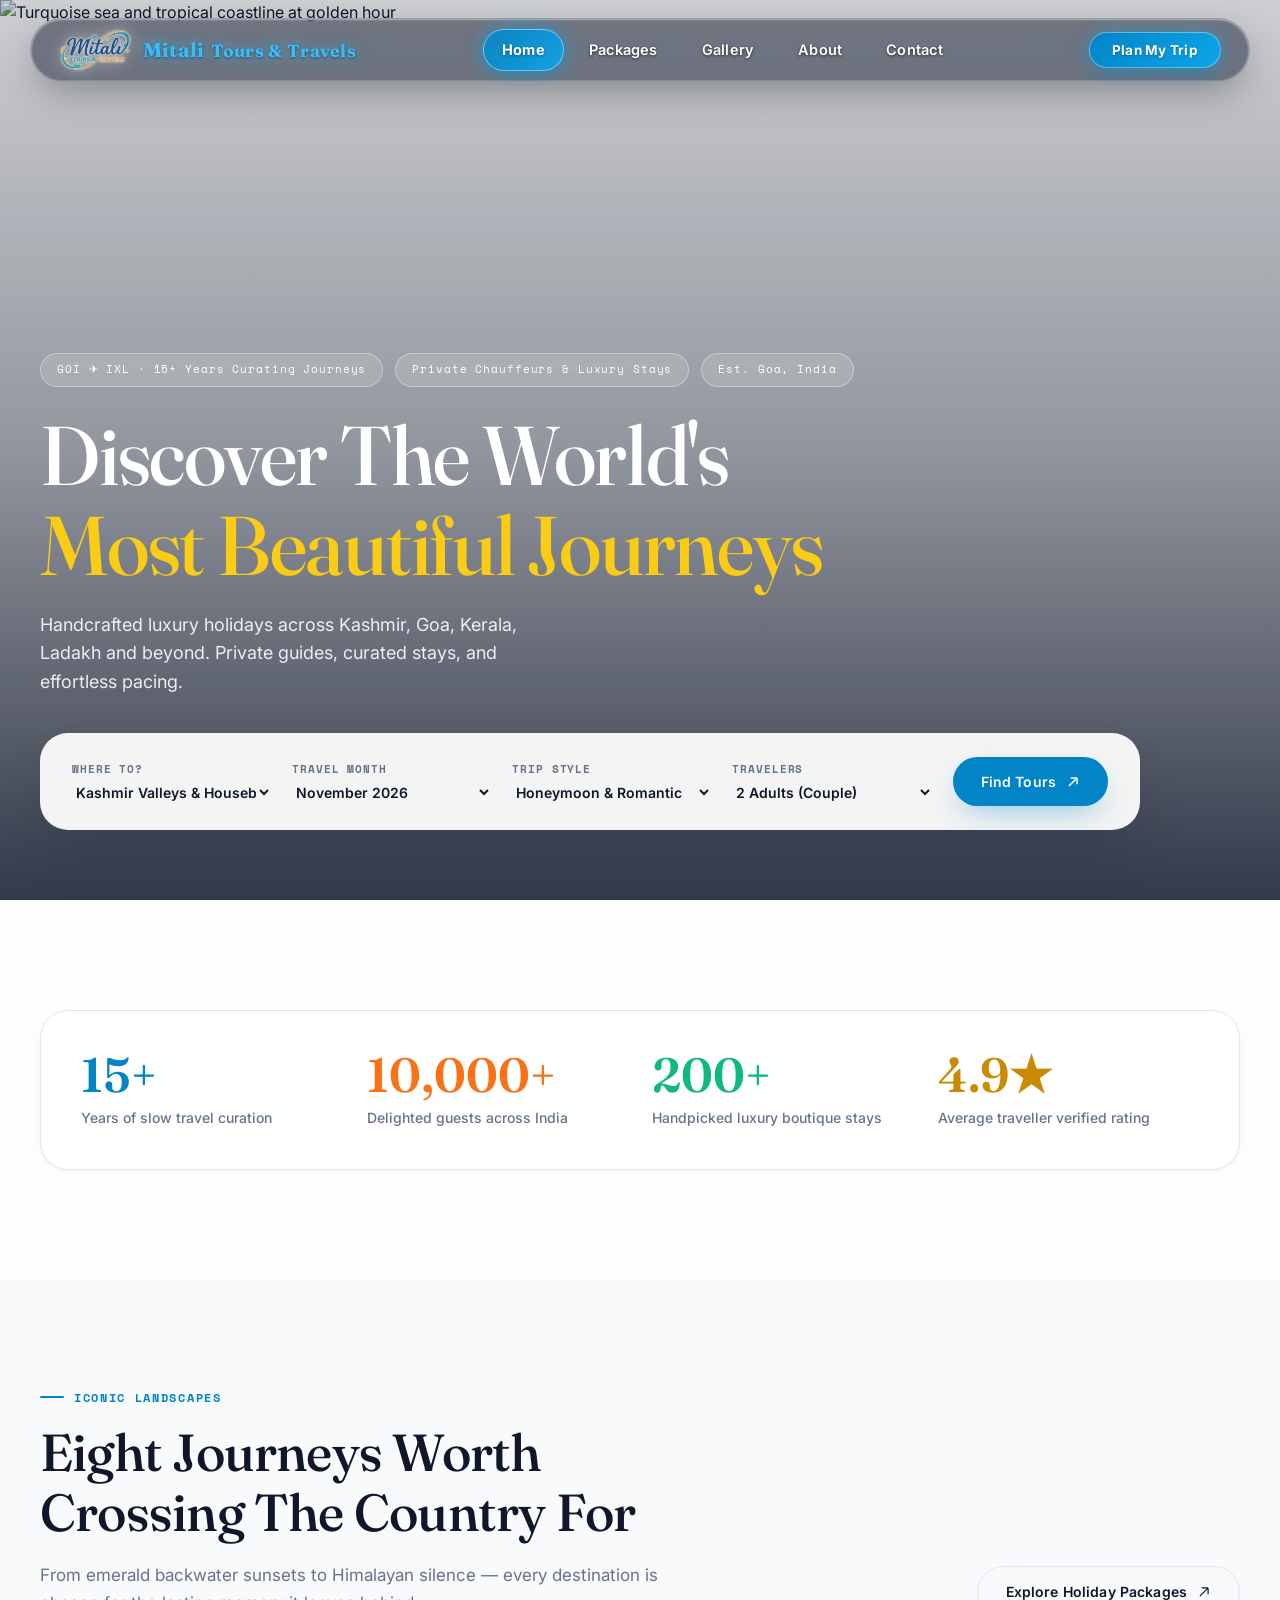
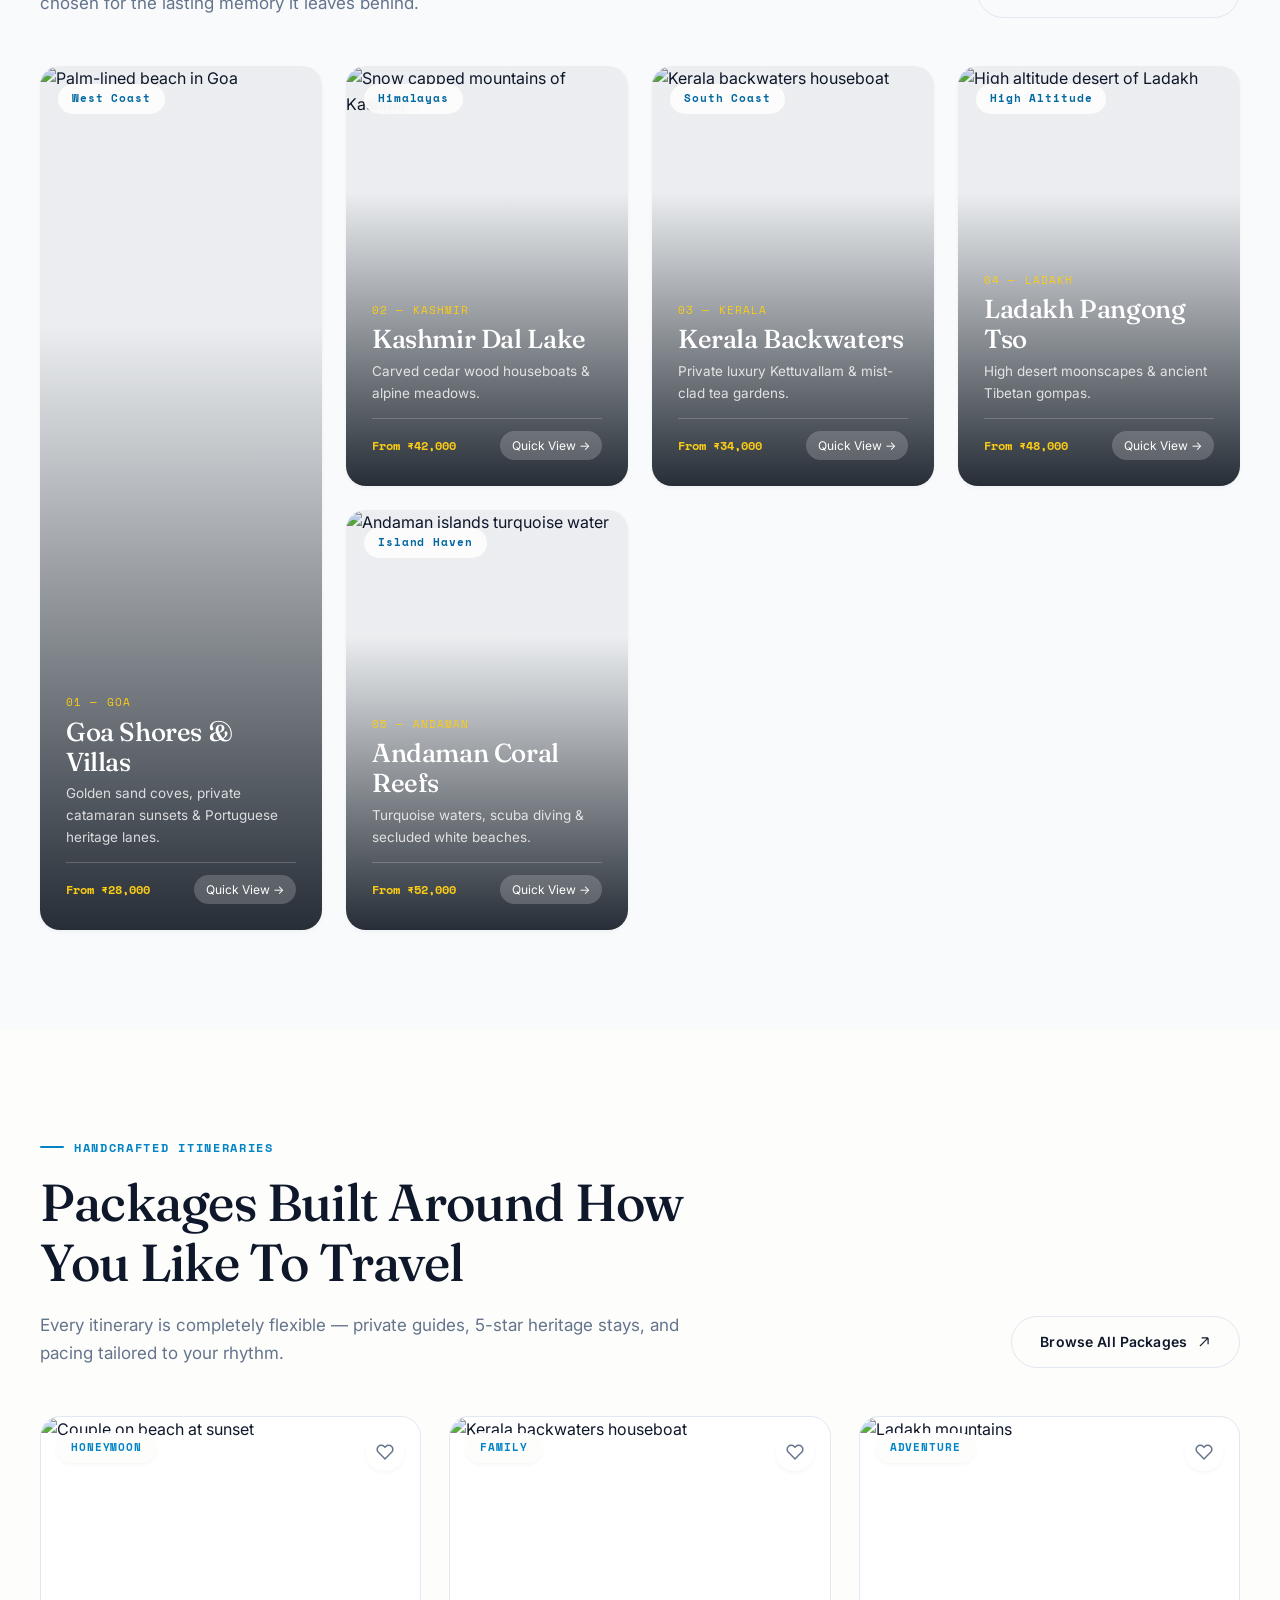
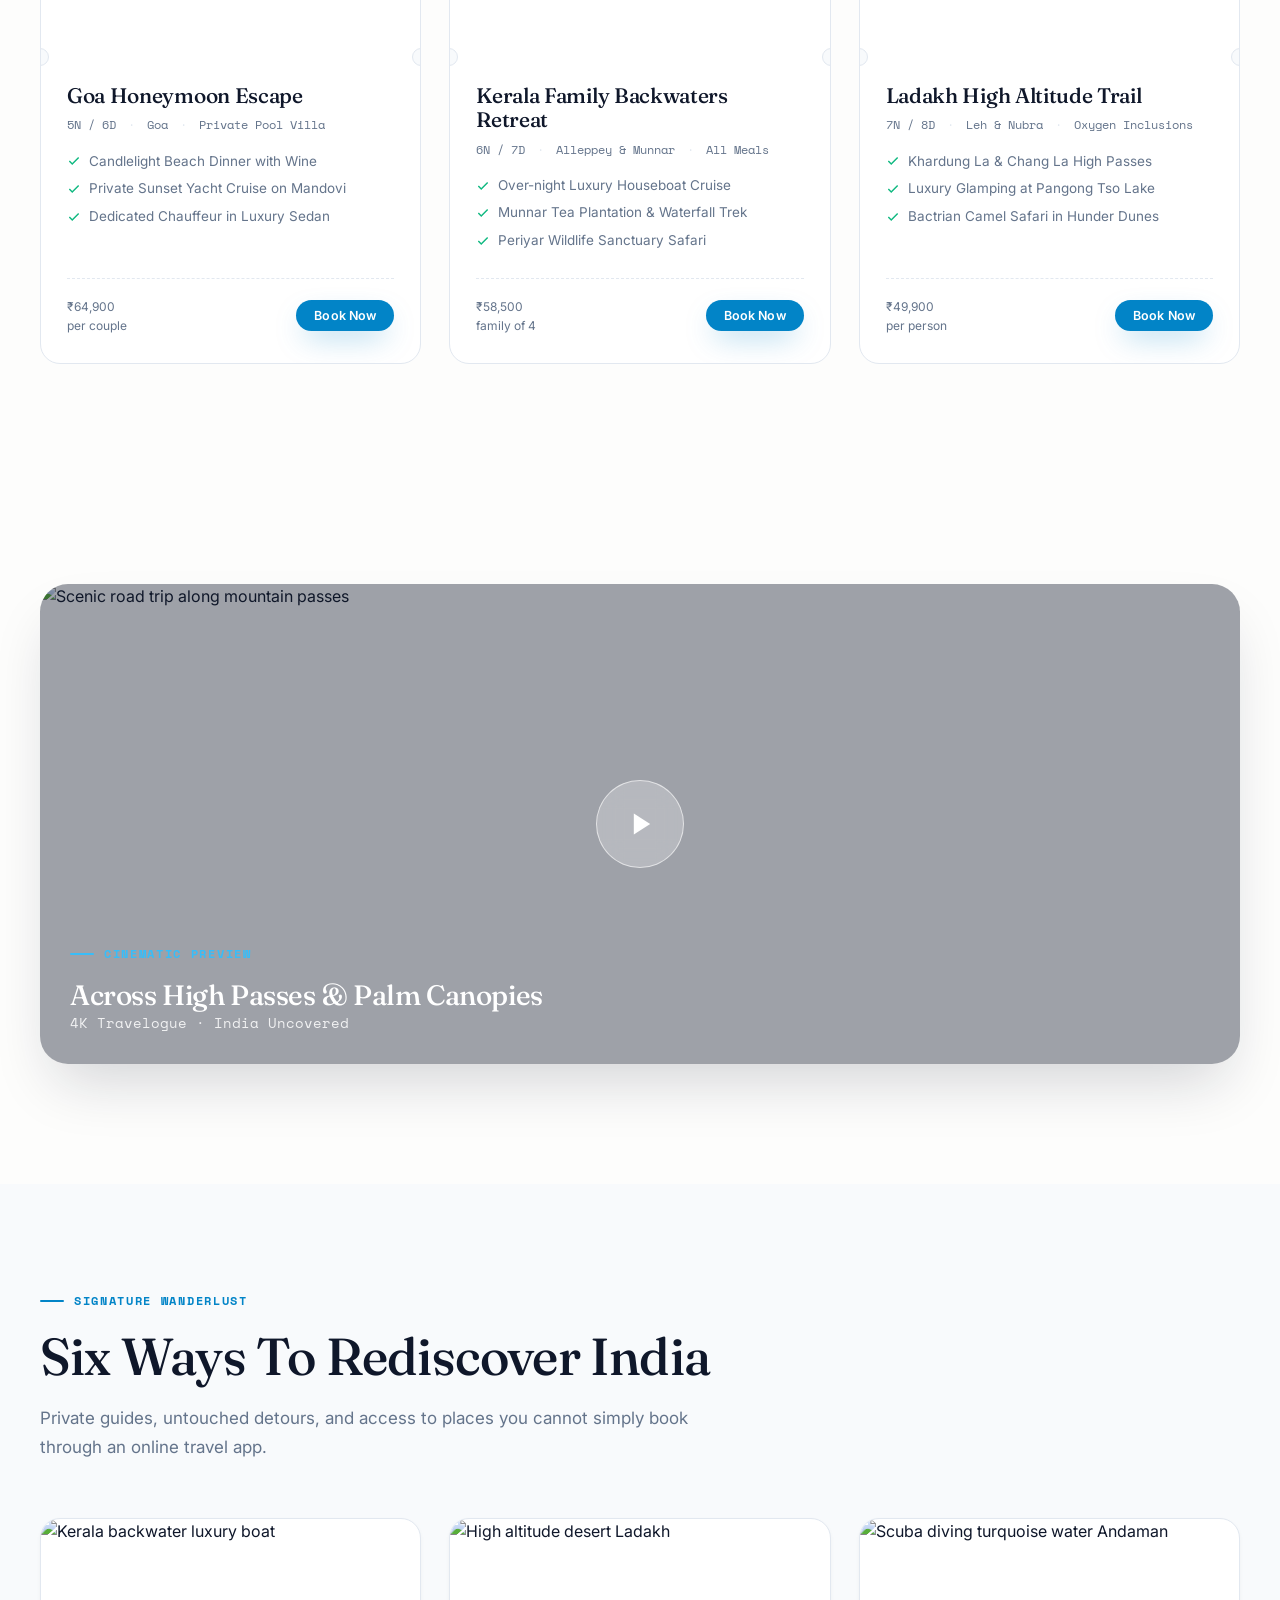
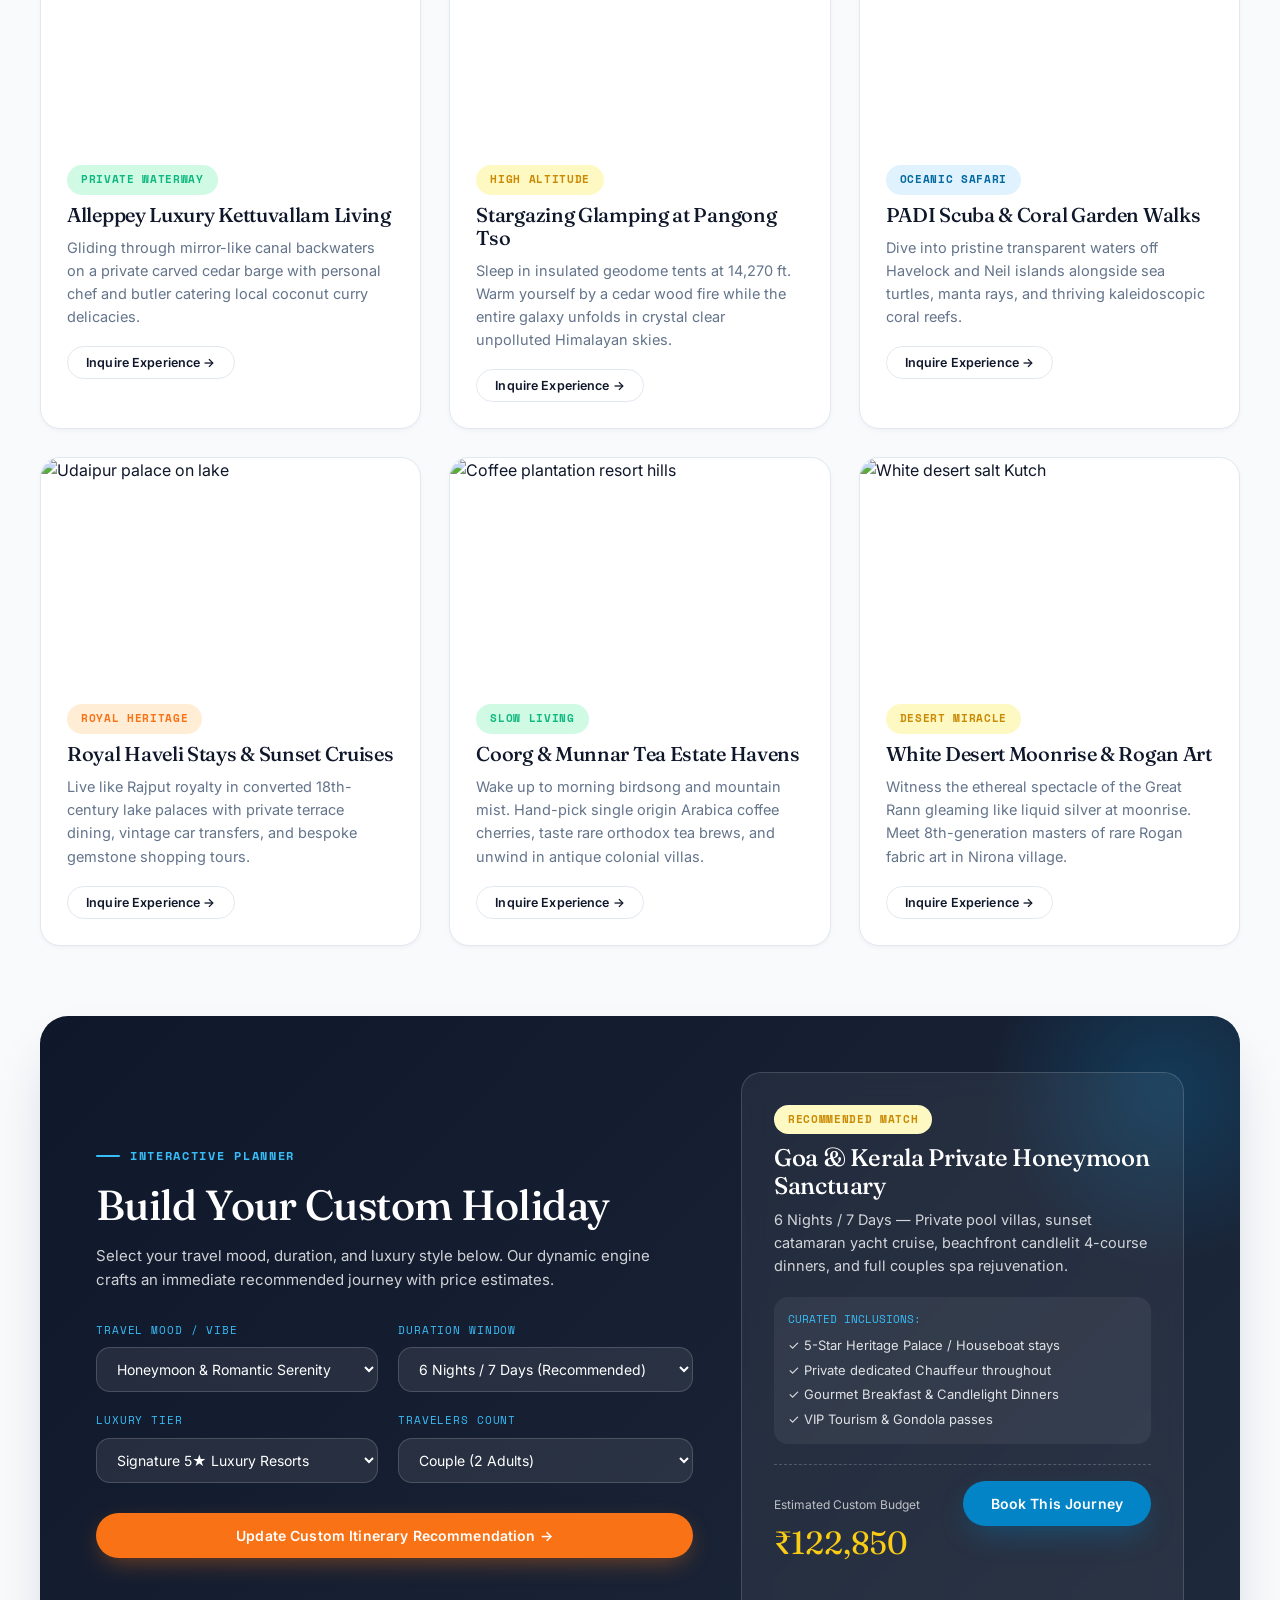
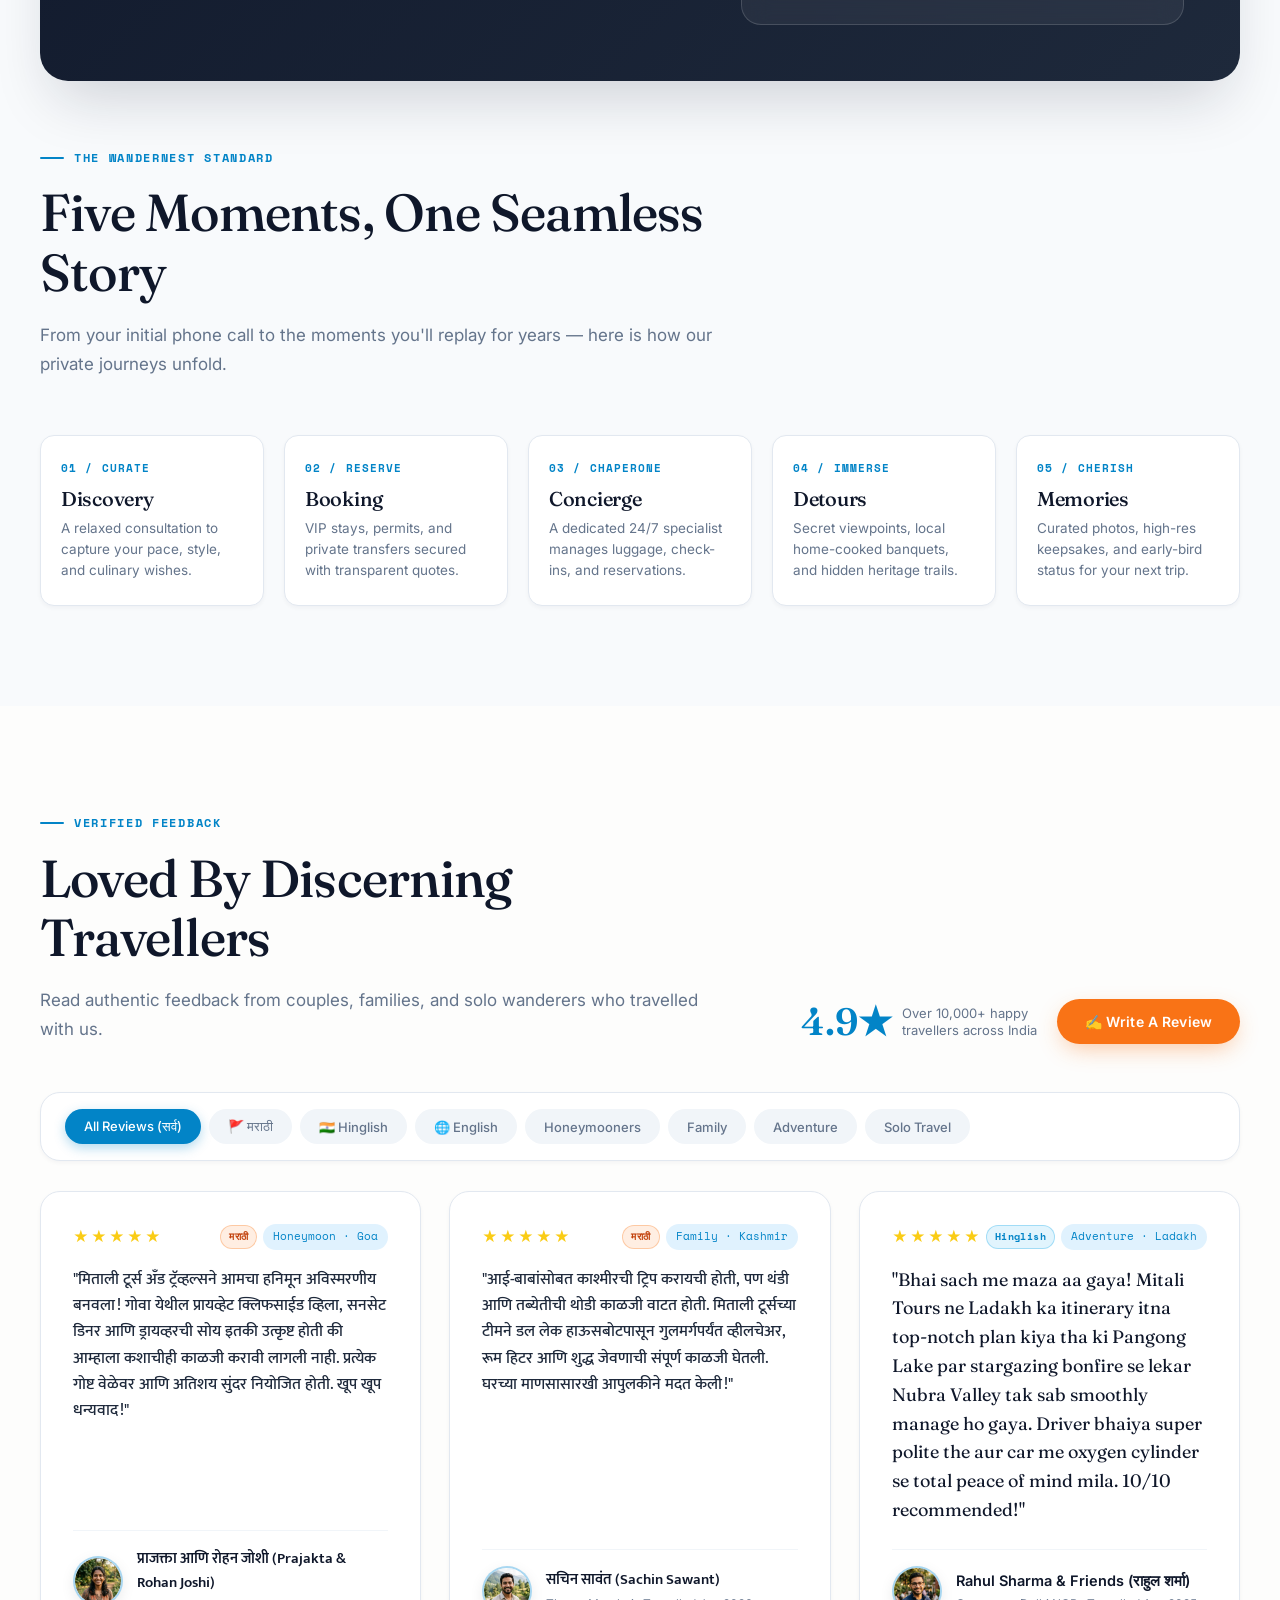
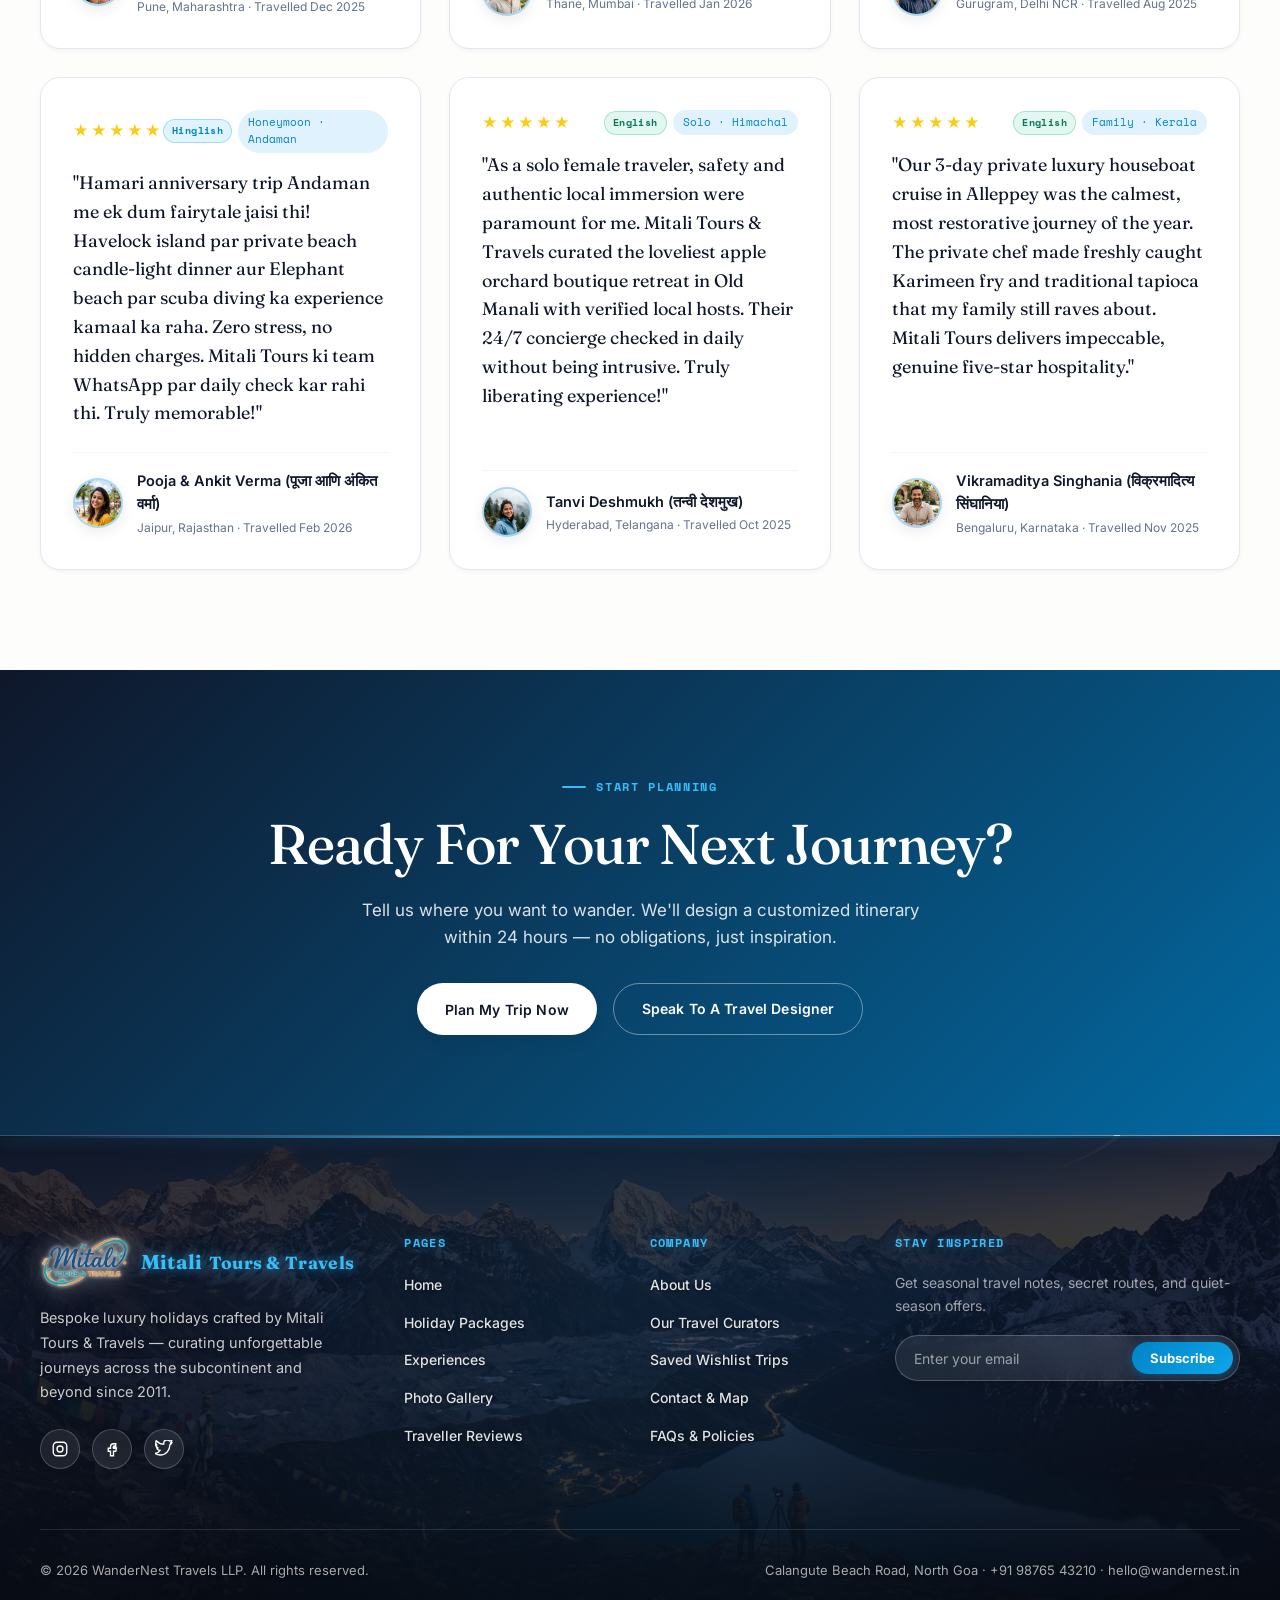
==== commit 11f09414: "Fix homepage mobile responsiveness and layout across all screen sizes" ====
--- a/index.html
+++ b/index.html
@@ -81,13 +81,15 @@
       backdrop-filter: blur(8px);
       padding: 7px 16px;
       border-radius: var(--radius-full);
+      white-space: nowrap;
     }
     .hero-title {
-      font-size: clamp(40px, 6.8vw, 96px);
+      font-size: clamp(32px, 6.5vw, 96px);
       color: #FFFFFF;
       max-width: 960px;
       line-height: 1.08;
       margin-bottom: 20px;
+      word-break: break-word;
     }
     .hero-title span.highlight {
       color: var(--gold);
@@ -118,6 +120,7 @@
       display: flex;
       flex-direction: column;
       gap: 4px;
+      min-width: 0;
     }
     .search-field label {
       font-family: var(--mono);
@@ -135,6 +138,7 @@
       color: var(--text);
       outline: none;
       cursor: pointer;
+      width: 100%;
     }
     @media (max-width: 992px) {
       .hero-search-card {
@@ -145,12 +149,67 @@
         grid-column: span 2;
       }
     }
+    @media (max-width: 768px) {
+      .hero {
+        min-height: auto;
+        padding-top: 104px;
+        padding-bottom: 44px;
+      }
+      .hero-badges {
+        gap: 8px;
+        margin-bottom: 16px;
+      }
+      .hero-badge {
+        font-size: 10.5px;
+        padding: 5px 12px;
+      }
+      .hero-title {
+        font-size: clamp(28px, 7vw, 44px);
+        line-height: 1.15;
+        margin-bottom: 14px;
+      }
+      .hero-sub {
+        font-size: 15px;
+        line-height: 1.5;
+        margin-bottom: 22px;
+      }
+      .hero-search-card {
+        padding: 18px 16px;
+        gap: 14px;
+        border-radius: var(--radius-lg);
+        margin-top: 12px;
+      }
+      .search-field select, .search-field input {
+        font-size: 13.5px;
+      }
+      .hero-search-card .btn {
+        padding: 13px 20px !important;
+        font-size: 14px !important;
+      }
+    }
     @media (max-width: 600px) {
       .hero-search-card {
         grid-template-columns: 1fr;
       }
       .hero-search-card .btn {
         grid-column: span 1;
+        width: 100%;
+      }
+    }
+    @media (max-width: 480px) {
+      .hero {
+        padding-top: 94px;
+        padding-bottom: 34px;
+      }
+      .hero-badge:nth-child(n+3) {
+        display: none;
+      }
+      .hero-title {
+        font-size: 26px;
+        line-height: 1.18;
+      }
+      .hero-sub {
+        font-size: 14px;
       }
     }
 
@@ -186,9 +245,35 @@
       font-weight: 500;
     }
     @media (max-width: 768px) {
+      .why-section {
+        padding: 50px 0;
+      }
       .stats-strip {
         grid-template-columns: repeat(2, 1fr);
-        padding: 28px 20px;
+        padding: 24px 18px;
+        gap: 20px 16px;
+        border-radius: var(--radius-lg);
+      }
+      .stat-num {
+        font-size: 34px;
+      }
+      .stat-label {
+        font-size: 12.5px;
+      }
+    }
+    @media (max-width: 480px) {
+      .why-section {
+        padding: 36px 0;
+      }
+      .stats-strip {
+        gap: 16px 12px;
+        padding: 18px 14px;
+      }
+      .stat-num {
+        font-size: 28px;
+      }
+      .stat-label {
+        font-size: 11.5px;
       }
     }
 
@@ -239,6 +324,57 @@
       height: 28px;
       fill: #FFFFFF;
       margin-left: 4px;
+    }
+    .video-content-overlay {
+      position: absolute;
+      bottom: 30px;
+      left: 30px;
+      right: 30px;
+      z-index: 2;
+      color: #fff;
+    }
+    @media (max-width: 768px) {
+      .video-banner-box {
+        height: 320px;
+        margin: 30px 0;
+        border-radius: var(--radius-lg);
+      }
+      .play-video-btn {
+        width: 64px;
+        height: 64px;
+      }
+      .play-video-btn svg {
+        width: 22px;
+        height: 22px;
+      }
+      .video-content-overlay {
+        bottom: 18px !important;
+        left: 18px !important;
+        right: 18px !important;
+      }
+      .video-content-overlay h3 {
+        font-size: 20px !important;
+      }
+    }
+    @media (max-width: 480px) {
+      .video-banner-box {
+        height: 240px;
+        margin: 16px 0;
+      }
+      .play-video-btn {
+        width: 50px;
+        height: 50px;
+      }
+      .play-video-btn svg {
+        width: 18px;
+        height: 18px;
+      }
+      .video-content-overlay h3 {
+        font-size: 16px !important;
+      }
+      .video-content-overlay p {
+        font-size: 11.5px !important;
+      }
     }
   </style>
 
@@ -439,9 +575,9 @@
   </section>
 
   <!-- ================= FEATURED DESTINATIONS ================= -->
-  <section style="padding: 100px 0; background: var(--bg-section);">
+  <section class="section-destinations" style="background: var(--bg-section);">
     <div class="container">
-      <div style="display: flex; align-items: flex-end; justify-content: space-between; margin-bottom: 50px; flex-wrap: wrap; gap: 20px;">
+      <div class="section-header-row">
         <div class="section-head reveal" style="margin-bottom: 0;">
           <div class="eyebrow">Iconic Landscapes</div>
           <h2>Eight Journeys Worth Crossing The Country For</h2>
@@ -533,9 +669,9 @@
   </section>
 
   <!-- ================= POPULAR CURATED PACKAGES ================= -->
-  <section style="padding: 120px 0; background: var(--bg);">
+  <section class="section-packages" style="background: var(--bg);">
     <div class="container">
-      <div style="display: flex; align-items: flex-end; justify-content: space-between; margin-bottom: 50px; flex-wrap: wrap; gap: 20px;">
+      <div class="section-header-row">
         <div class="section-head reveal" style="margin-bottom: 0;">
           <div class="eyebrow">Handcrafted Itineraries</div>
           <h2>Packages Built Around How You Like To Travel</h2>
@@ -657,14 +793,14 @@
   </section>
 
   <!-- ================= VIDEO SHOWCASE ================= -->
-  <section style="padding: 40px 0; background: var(--bg);">
+  <section class="section-video" style="background: var(--bg);">
     <div class="container">
       <div class="video-banner-box reveal">
         <img src="https://images.unsplash.com/photo-1469854523086-cc02fe5d8800?auto=format&fit=crop&w=1600&q=80" alt="Scenic road trip along mountain passes">
         <div class="play-video-btn" onclick="alert('Playing WanderNest 4K Cinematic Journey Showcase...')" title="Play Cinematic Video">
           <svg viewBox="0 0 24 24"><polygon points="5 3 19 12 5 21 5 3"/></svg>
         </div>
-        <div style="position: absolute; bottom: 30px; left: 30px; z-index: 2; color: #fff;">
+        <div class="video-content-overlay" style="position: absolute; bottom: 30px; left: 30px; z-index: 2; color: #fff;">
           <div class="eyebrow light">CINEMATIC PREVIEW</div>
           <h3 style="font-size: 28px; color: #fff;">Across High Passes &amp; Palm Canopies</h3>
           <p style="font-size: 14px; color: rgba(255,255,255,0.85); font-family: var(--mono);">4K Travelogue · India Uncovered</p>
@@ -674,7 +810,7 @@
   </section>
 
   <!-- ================= EXPERIENCES & SIGNATURE WONDERS ================= -->
-  <section style="padding: 110px 0 60px; background: var(--bg-section);" id="experience">
+  <section class="section-experiences" style="background: var(--bg-section);" id="experience">
     <div class="container">
       <div class="section-head reveal">
         <div class="eyebrow">Signature Wanderlust</div>
@@ -851,38 +987,38 @@
       </div>
 
       <!-- The Five-Step Journey Arc -->
-      <div style="margin-top: 70px;">
+      <div class="journey-arc-wrap" style="margin-top: 60px;">
         <div class="section-head reveal">
           <div class="eyebrow">The WanderNest Standard</div>
           <h2>Five Moments, One Seamless Story</h2>
           <p>From your initial phone call to the moments you'll replay for years — here is how our private journeys unfold.</p>
         </div>
 
-        <div style="display: grid; grid-template-columns: repeat(5, 1fr); gap: 20px;">
-          <div class="exp-step reveal" style="min-width: 0;">
+        <div class="journey-arc-grid">
+          <div class="exp-step reveal">
             <span class="exp-index">01 / Curate</span>
-            <h3 style="font-size: 20px;">Discovery</h3>
-            <p style="font-size: 13.5px;">A relaxed consultation to capture your pace, style, and culinary wishes.</p>
-          </div>
-          <div class="exp-step reveal" style="min-width: 0;">
+            <h3>Discovery</h3>
+            <p>A relaxed consultation to capture your pace, style, and culinary wishes.</p>
+          </div>
+          <div class="exp-step reveal">
             <span class="exp-index">02 / Reserve</span>
-            <h3 style="font-size: 20px;">Booking</h3>
-            <p style="font-size: 13.5px;">VIP stays, permits, and private transfers secured with transparent quotes.</p>
-          </div>
-          <div class="exp-step reveal" style="min-width: 0;">
+            <h3>Booking</h3>
+            <p>VIP stays, permits, and private transfers secured with transparent quotes.</p>
+          </div>
+          <div class="exp-step reveal">
             <span class="exp-index">03 / Chaperone</span>
-            <h3 style="font-size: 20px;">Concierge</h3>
-            <p style="font-size: 13.5px;">A dedicated 24/7 specialist manages luggage, check-ins, and reservations.</p>
-          </div>
-          <div class="exp-step reveal" style="min-width: 0;">
+            <h3>Concierge</h3>
+            <p>A dedicated 24/7 specialist manages luggage, check-ins, and reservations.</p>
+          </div>
+          <div class="exp-step reveal">
             <span class="exp-index">04 / Immerse</span>
-            <h3 style="font-size: 20px;">Detours</h3>
-            <p style="font-size: 13.5px;">Secret viewpoints, local home-cooked banquets, and hidden heritage trails.</p>
-          </div>
-          <div class="exp-step reveal" style="min-width: 0;">
+            <h3>Detours</h3>
+            <p>Secret viewpoints, local home-cooked banquets, and hidden heritage trails.</p>
+          </div>
+          <div class="exp-step reveal">
             <span class="exp-index">05 / Cherish</span>
-            <h3 style="font-size: 20px;">Memories</h3>
-            <p style="font-size: 13.5px;">Curated photos, high-res keepsakes, and early-bird status for your next trip.</p>
+            <h3>Memories</h3>
+            <p>Curated photos, high-res keepsakes, and early-bird status for your next trip.</p>
           </div>
         </div>
       </div>
@@ -890,19 +1026,19 @@
   </section>
 
   <!-- ================= REVIEWS & TESTIMONIALS ================= -->
-  <section style="padding: 110px 0 120px; background: var(--bg);" id="reviews">
+  <section class="section-reviews" id="reviews" style="background: var(--bg);">
     <div class="container">
-      <div style="display: flex; align-items: flex-end; justify-content: space-between; margin-bottom: 40px; flex-wrap: wrap; gap: 24px;">
+      <div class="section-header-row review-section-header">
         <div class="section-head reveal" style="margin-bottom: 0;">
           <div class="eyebrow">Verified Feedback</div>
           <h2>Loved By Discerning Travellers</h2>
           <p>Read authentic feedback from couples, families, and solo wanderers who travelled with us.</p>
         </div>
         
-        <div style="display: flex; align-items: center; gap: 20px; flex-wrap: wrap;">
-          <div style="display: flex; align-items: center; gap: 10px;">
-            <span style="font-family: var(--display); font-size: 38px; color: var(--ocean); font-weight: 600;">4.9★</span>
-            <span style="font-size: 13px; color: var(--text-soft); line-height: 1.3;">Over 10,000+ happy <br>travellers across India</span>
+        <div class="review-head-actions">
+          <div class="review-rating-snippet">
+            <span class="review-rating-score">4.9★</span>
+            <span class="review-rating-note">Over 10,000+ happy <br>travellers across India</span>
           </div>
           <button class="btn btn-sunset" id="writeReviewBtn">✍ Write A Review</button>
         </div>
@@ -1121,14 +1257,14 @@
   </div>
 
   <!-- ================= NEWSLETTER & CTA ================= -->
-  <section style="padding: 100px 0; background: linear-gradient(135deg, #0F172A 0%, #0369A1 100%); color: #fff;">
+  <section class="section-cta" style="background: linear-gradient(135deg, #0F172A 0%, #0369A1 100%); color: #fff;">
     <div class="container" style="text-align: center;">
       <div class="eyebrow light" style="justify-content: center;">Start Planning</div>
-      <h2 style="color: #fff; font-size: clamp(32px, 4.5vw, 56px); margin-bottom: 20px;">Ready For Your Next Journey?</h2>
-      <p style="color: rgba(255,255,255,0.85); font-size: 18px; max-width: 600px; margin: 0 auto 36px;">
+      <h2 style="color: #fff; font-size: clamp(26px, 4.5vw, 56px); margin-bottom: 20px;">Ready For Your Next Journey?</h2>
+      <p style="color: rgba(255,255,255,0.85); font-size: 17px; max-width: 600px; margin: 0 auto 32px;">
         Tell us where you want to wander. We'll design a customized itinerary within 24 hours — no obligations, just inspiration.
       </p>
-      <div style="display: flex; justify-content: center; gap: 16px; flex-wrap: wrap;">
+      <div class="cta-buttons-wrap">
         <button class="btn btn-white open-booking-modal">Plan My Trip Now</button>
         <a href="contact.html" class="btn btn-ghost" style="color: #fff; border-color: rgba(255,255,255,0.4);">Speak To A Travel Designer</a>
       </div>
--- a/css/style.css
+++ b/css/style.css
@@ -59,6 +59,9 @@
 html {
   scroll-behavior: smooth;
   font-size: 16px;
+  overflow-x: hidden;
+  max-width: 100vw;
+  width: 100%;
 }
 
 body {
@@ -67,6 +70,9 @@
   font-family: var(--body);
   line-height: 1.6;
   overflow-x: hidden;
+  max-width: 100vw;
+  width: 100%;
+  position: relative;
   -webkit-font-smoothing: antialiased;
   -moz-osx-font-smoothing: grayscale;
 }
@@ -127,6 +133,12 @@
   }
 }
 
+@media (max-width: 480px) {
+  .container {
+    padding: 0 16px;
+  }
+}
+
 .eyebrow {
   font-family: var(--mono);
   font-size: 12px;
@@ -197,6 +209,85 @@
   color: var(--text-soft);
   font-size: 17px;
   line-height: 1.7;
+}
+
+@media (max-width: 768px) {
+  .section-head {
+    margin-bottom: 24px;
+  }
+  .section-head h2 {
+    font-size: clamp(24px, 5.5vw, 32px);
+    line-height: 1.25;
+  }
+  .section-head p {
+    margin-top: 10px;
+    font-size: 14.5px;
+    line-height: 1.55;
+  }
+  .eyebrow {
+    font-size: 11px;
+    margin-bottom: 10px;
+  }
+}
+
+/* Responsive Section Paddings */
+.section-destinations,
+.section-packages,
+.section-experiences,
+.section-reviews,
+.section-cta {
+  padding: 100px 0;
+}
+
+.section-video {
+  padding: 40px 0;
+}
+
+@media (max-width: 992px) {
+  .section-destinations,
+  .section-packages,
+  .section-experiences,
+  .section-reviews,
+  .section-cta {
+    padding: 70px 0;
+  }
+}
+
+@media (max-width: 640px) {
+  .section-destinations,
+  .section-packages,
+  .section-experiences,
+  .section-reviews,
+  .section-cta {
+    padding: 48px 0;
+  }
+  .section-video {
+    padding: 20px 0;
+  }
+}
+
+/* Section Header Flex Row */
+.section-header-row {
+  display: flex;
+  align-items: flex-end;
+  justify-content: space-between;
+  margin-bottom: 48px;
+  flex-wrap: wrap;
+  gap: 24px;
+}
+
+@media (max-width: 768px) {
+  .section-header-row {
+    flex-direction: column;
+    align-items: flex-start;
+    margin-bottom: 26px;
+    gap: 16px;
+  }
+  .section-header-row .btn,
+  .section-header-row .btn-ghost {
+    width: 100%;
+    justify-content: space-between;
+  }
 }
 
 /* --------------------------------------------------------------------------
@@ -690,29 +781,58 @@
   }
   .site-logo-img {
     height: 36px;
-    max-width: 110px;
+    max-width: 105px;
   }
   .logo-text {
-    font-size: 17px;
+    font-size: 16px;
   }
   .logo-text span {
-    font-size: 15px;
+    font-size: 14.5px;
   }
 }
 
 @media (max-width: 520px) {
+  header#siteHeader {
+    padding: 7px 12px;
+  }
+  .logo {
+    gap: 7px;
+    min-width: 0;
+  }
+  .site-logo-img {
+    height: 32px;
+    max-width: 85px;
+  }
   .logo-text {
-    font-size: 15px;
-    gap: 4px;
+    font-size: 14.5px;
+    gap: 3px;
   }
   .logo-text span {
-    font-size: 13.5px;
-  }
-}
-
-@media (max-width: 400px) {
+    font-size: 13px;
+  }
+}
+
+@media (max-width: 440px) {
   .logo-text span {
     display: none;
+  }
+}
+
+@media (max-width: 360px) {
+  header#siteHeader {
+    width: calc(100% - 12px);
+    padding: 6px 10px;
+  }
+  .site-logo-img {
+    height: 28px;
+    max-width: 70px;
+  }
+  .logo-text {
+    font-size: 13.5px;
+  }
+  .burger {
+    width: 38px;
+    height: 38px;
   }
 }
 
@@ -840,6 +960,32 @@
   background: var(--ocean);
   color: #FFFFFF;
   box-shadow: 0 4px 12px rgba(2, 132, 199, 0.3);
+}
+
+@media (max-width: 768px) {
+  .filter-bar {
+    padding: 10px 14px;
+    margin-bottom: 24px;
+    border-radius: var(--radius-md);
+    overflow-x: auto;
+    -webkit-overflow-scrolling: touch;
+    scrollbar-width: none;
+    -ms-overflow-style: none;
+  }
+  .filter-bar::-webkit-scrollbar {
+    display: none;
+  }
+  .filter-pills {
+    flex-wrap: nowrap;
+    width: max-content;
+    gap: 8px;
+  }
+  .filter-pill {
+    padding: 7px 14px;
+    font-size: 12.5px;
+    white-space: nowrap;
+    flex-shrink: 0;
+  }
 }
 
 .search-box-wrap {
@@ -1038,6 +1184,35 @@
 @media (max-width: 640px) {
   .dest-grid {
     grid-template-columns: 1fr;
+    gap: 18px;
+  }
+  .dest-card,
+  .dest-card.featured-tall {
+    height: 360px;
+    border-radius: var(--radius-md);
+  }
+  .dest-info {
+    padding: 20px 18px;
+  }
+  .dest-info h3 {
+    font-size: 22px;
+  }
+}
+
+@media (max-width: 440px) {
+  .dest-card,
+  .dest-card.featured-tall {
+    height: 330px;
+  }
+  .dest-info {
+    padding: 16px 14px;
+  }
+  .dest-info h3 {
+    font-size: 19px;
+  }
+  .dest-info p {
+    font-size: 12.5px;
+    margin-bottom: 8px;
   }
 }
 
@@ -1238,6 +1413,26 @@
 @media (max-width: 640px) {
   .pkg-grid {
     grid-template-columns: 1fr;
+    gap: 20px;
+  }
+  .pkg-img {
+    height: 200px;
+  }
+  .pkg-body {
+    padding: 20px 18px 22px;
+  }
+  .pkg-body h3 {
+    font-size: 19px;
+  }
+  .pkg-highlights {
+    font-size: 13px;
+    margin-bottom: 18px;
+  }
+  .pkg-foot {
+    padding-top: 14px;
+  }
+  .pkg-price {
+    font-size: 21px;
   }
 }
 
@@ -1427,6 +1622,116 @@
   }
 }
 
+@media (max-width: 600px) {
+  .trip-builder {
+    padding: 24px 16px;
+    border-radius: 20px;
+  }
+  .tb-grid {
+    gap: 28px;
+  }
+  .tb-result-card {
+    padding: 20px 16px;
+    border-radius: 16px;
+  }
+  .tb-result-title {
+    font-size: 20px;
+  }
+  .tb-estimate-price {
+    font-size: 28px;
+  }
+  .tb-estimate-row {
+    flex-direction: column;
+    align-items: stretch;
+    gap: 14px;
+  }
+  #tbBookNowBtn {
+    width: 100%;
+  }
+  .exp-card {
+    border-radius: var(--radius-md);
+  }
+  .exp-img {
+    height: 190px;
+  }
+  .exp-body {
+    padding: 20px 16px;
+  }
+}
+
+/* The Five Moments Journey Arc */
+.journey-arc-grid {
+  display: grid;
+  grid-template-columns: repeat(5, 1fr);
+  gap: 20px;
+}
+
+.exp-step {
+  background: var(--card);
+  border: 1px solid var(--border);
+  border-radius: var(--radius-md);
+  padding: 24px 20px;
+  box-shadow: var(--shadow-sm);
+  display: flex;
+  flex-direction: column;
+  min-width: 0;
+  transition: transform 0.3s var(--ease), box-shadow 0.3s var(--ease), border-color 0.3s ease;
+}
+
+.exp-step:hover {
+  transform: translateY(-4px);
+  box-shadow: var(--shadow-md);
+  border-color: var(--sky);
+}
+
+.exp-index {
+  display: inline-block;
+  font-family: var(--mono);
+  font-size: 11px;
+  font-weight: 700;
+  letter-spacing: 0.1em;
+  color: var(--ocean);
+  text-transform: uppercase;
+  margin-bottom: 10px;
+}
+
+.exp-step h3 {
+  font-size: 20px;
+  margin-bottom: 8px;
+  color: var(--text);
+}
+
+.exp-step p {
+  font-size: 13.5px;
+  color: var(--text-soft);
+  line-height: 1.55;
+  margin-bottom: 0;
+}
+
+@media (max-width: 1024px) {
+  .journey-arc-grid {
+    grid-template-columns: repeat(3, 1fr);
+    gap: 16px;
+  }
+}
+
+@media (max-width: 640px) {
+  .journey-arc-grid {
+    grid-template-columns: 1fr;
+    gap: 12px;
+  }
+  .exp-step {
+    padding: 18px 16px;
+    border-radius: var(--radius-md);
+  }
+  .exp-step h3 {
+    font-size: 18px;
+  }
+  .exp-step p {
+    font-size: 13px;
+  }
+}
+
 /* --------------------------------------------------------------------------
    GALLERY & LIGHTBOX
    -------------------------------------------------------------------------- */
@@ -1737,15 +2042,105 @@
   font-size: 15px;
 }
 
+/* Review Section Header & Actions */
+.review-head-actions {
+  display: flex;
+  align-items: center;
+  gap: 20px;
+  flex-wrap: wrap;
+}
+
+.review-rating-snippet {
+  display: flex;
+  align-items: center;
+  gap: 10px;
+}
+
+.review-rating-score {
+  font-family: var(--display);
+  font-size: 38px;
+  color: var(--ocean);
+  font-weight: 600;
+  line-height: 1;
+}
+
+.review-rating-note {
+  font-size: 13px;
+  color: var(--text-soft);
+  line-height: 1.3;
+}
+
 @media (max-width: 992px) {
   .reviews-grid {
     grid-template-columns: repeat(2, 1fr);
   }
 }
 
+@media (max-width: 768px) {
+  .review-head-actions {
+    width: 100%;
+    justify-content: space-between;
+    gap: 14px;
+  }
+  .review-rating-score {
+    font-size: 32px;
+  }
+  .review-rating-note {
+    font-size: 12px;
+  }
+  #writeReviewBtn {
+    padding: 10px 16px;
+    font-size: 13px;
+  }
+  .review-card {
+    padding: 22px 18px;
+    border-radius: var(--radius-md);
+  }
+  .review-quote {
+    font-size: 15.5px;
+    line-height: 1.55;
+    margin-bottom: 18px;
+  }
+}
+
 @media (max-width: 640px) {
   .reviews-grid {
     grid-template-columns: 1fr;
+    gap: 18px;
+  }
+}
+
+@media (max-width: 480px) {
+  .review-head-actions {
+    flex-direction: column;
+    align-items: stretch;
+    gap: 12px;
+  }
+  .review-rating-snippet {
+    justify-content: flex-start;
+  }
+  #writeReviewBtn {
+    width: 100%;
+    text-align: center;
+    justify-content: center;
+  }
+}
+
+/* CTA Action Buttons Responsive */
+.cta-buttons-wrap {
+  display: flex;
+  justify-content: center;
+  gap: 16px;
+  flex-wrap: wrap;
+}
+
+@media (max-width: 480px) {
+  .cta-buttons-wrap {
+    flex-direction: column;
+    gap: 12px;
+  }
+  .cta-buttons-wrap .btn {
+    width: 100%;
   }
 }
 
@@ -2237,6 +2632,24 @@
   box-shadow: var(--shadow-xl);
   transform: translateY(20px);
   transition: transform 0.4s var(--ease);
+}
+
+@media (max-width: 640px) {
+  .modal-overlay {
+    padding: 12px;
+  }
+  .modal-card {
+    padding: 24px 18px;
+    border-radius: 20px;
+    max-height: 92vh;
+  }
+  .modal-close-btn {
+    top: 14px;
+    right: 14px;
+    width: 32px;
+    height: 32px;
+    font-size: 16px;
+  }
 }
 
 .modal-overlay.active .modal-card {
@@ -2597,8 +3010,17 @@
 }
 
 @media (max-width: 580px) {
+  footer {
+    padding: 60px 0 28px;
+  }
   .footer-top {
     grid-template-columns: 1fr;
+    gap: 28px;
+  }
+  .footer-bottom {
+    flex-direction: column;
+    text-align: center;
+    gap: 8px;
   }
 }
 
